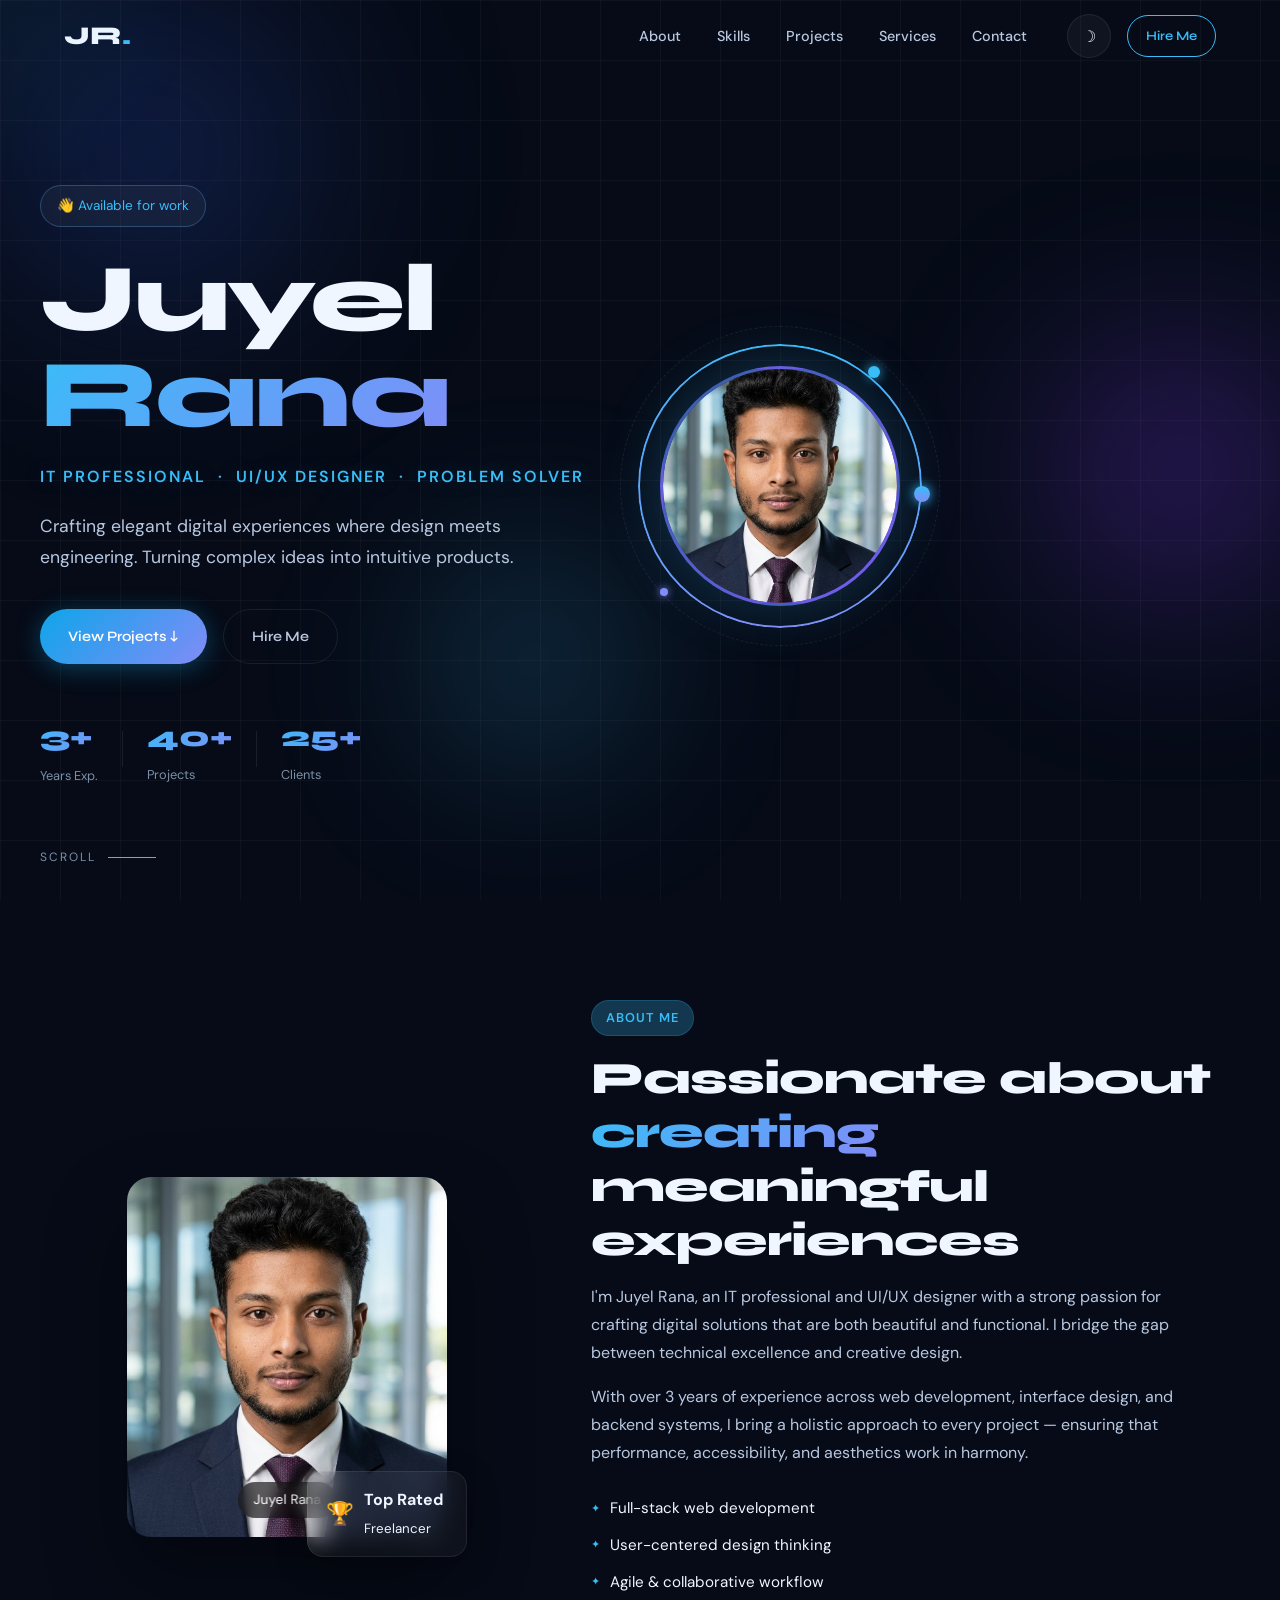
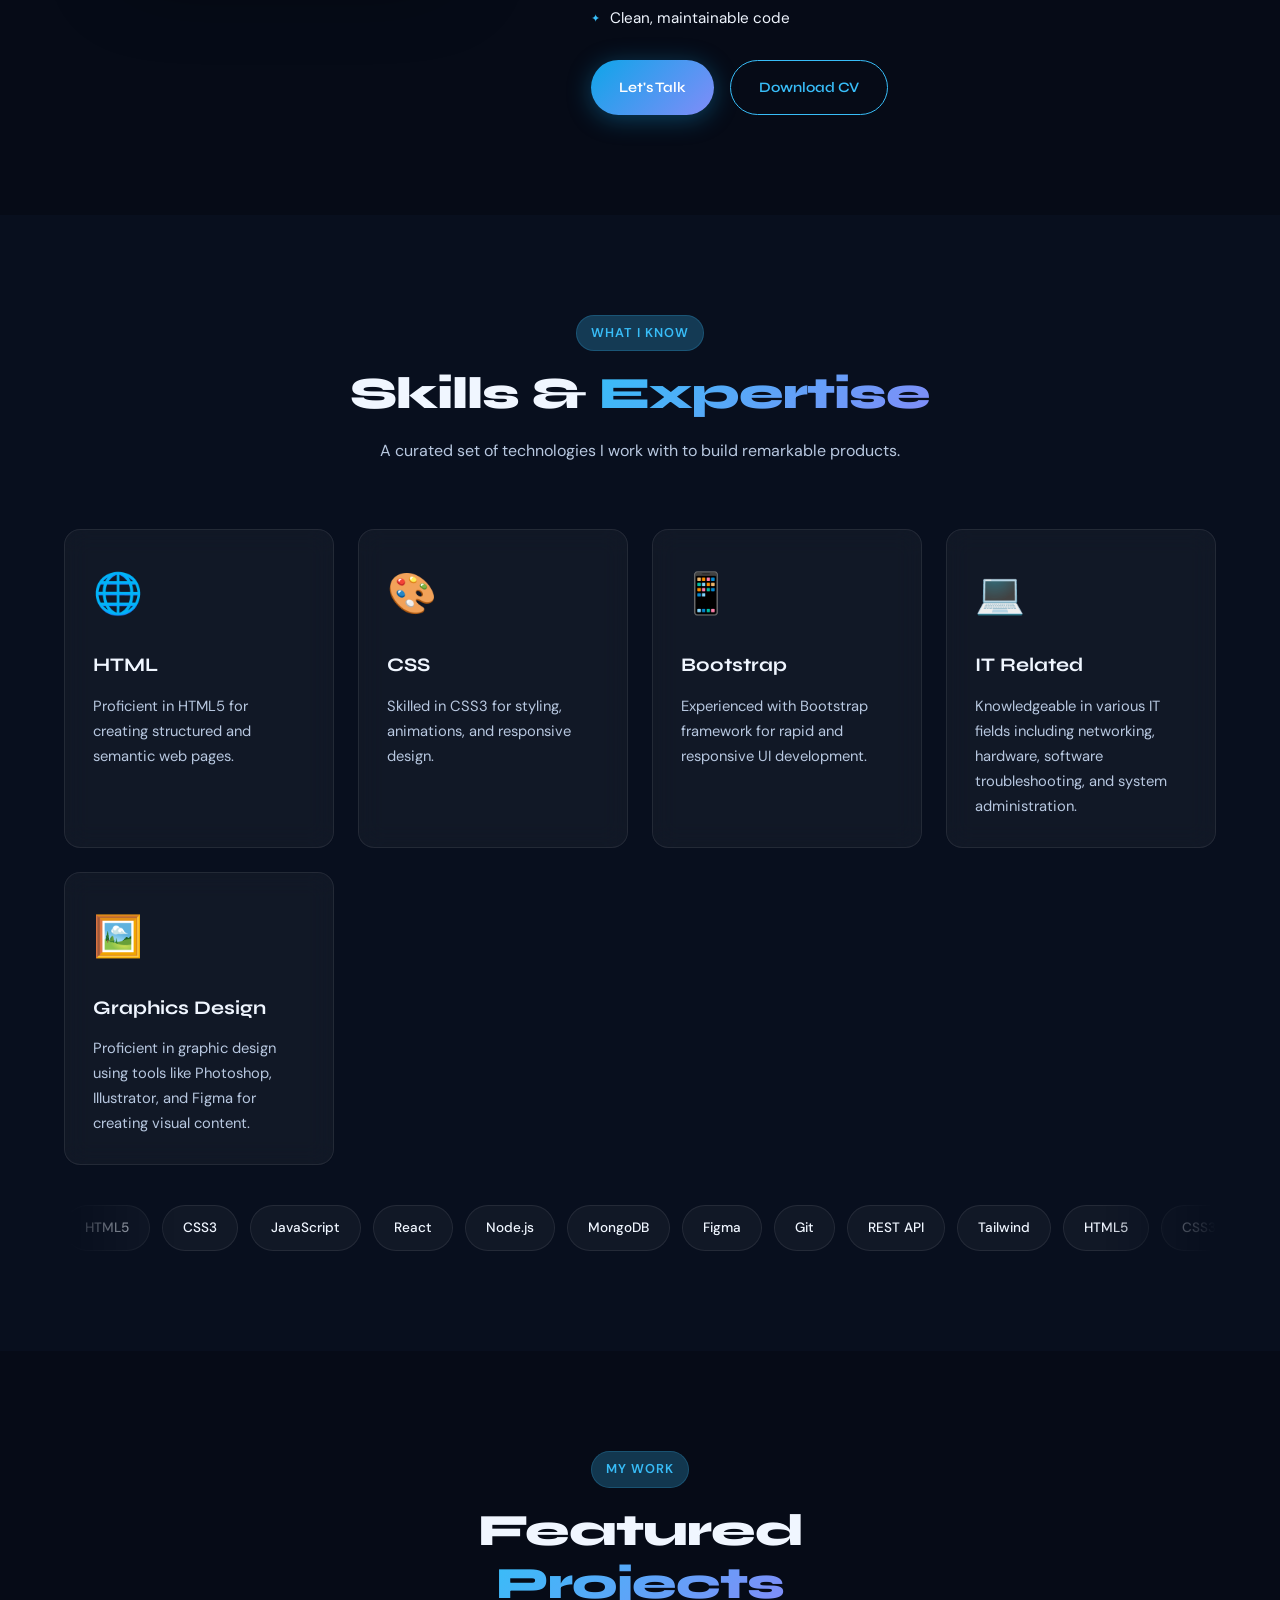
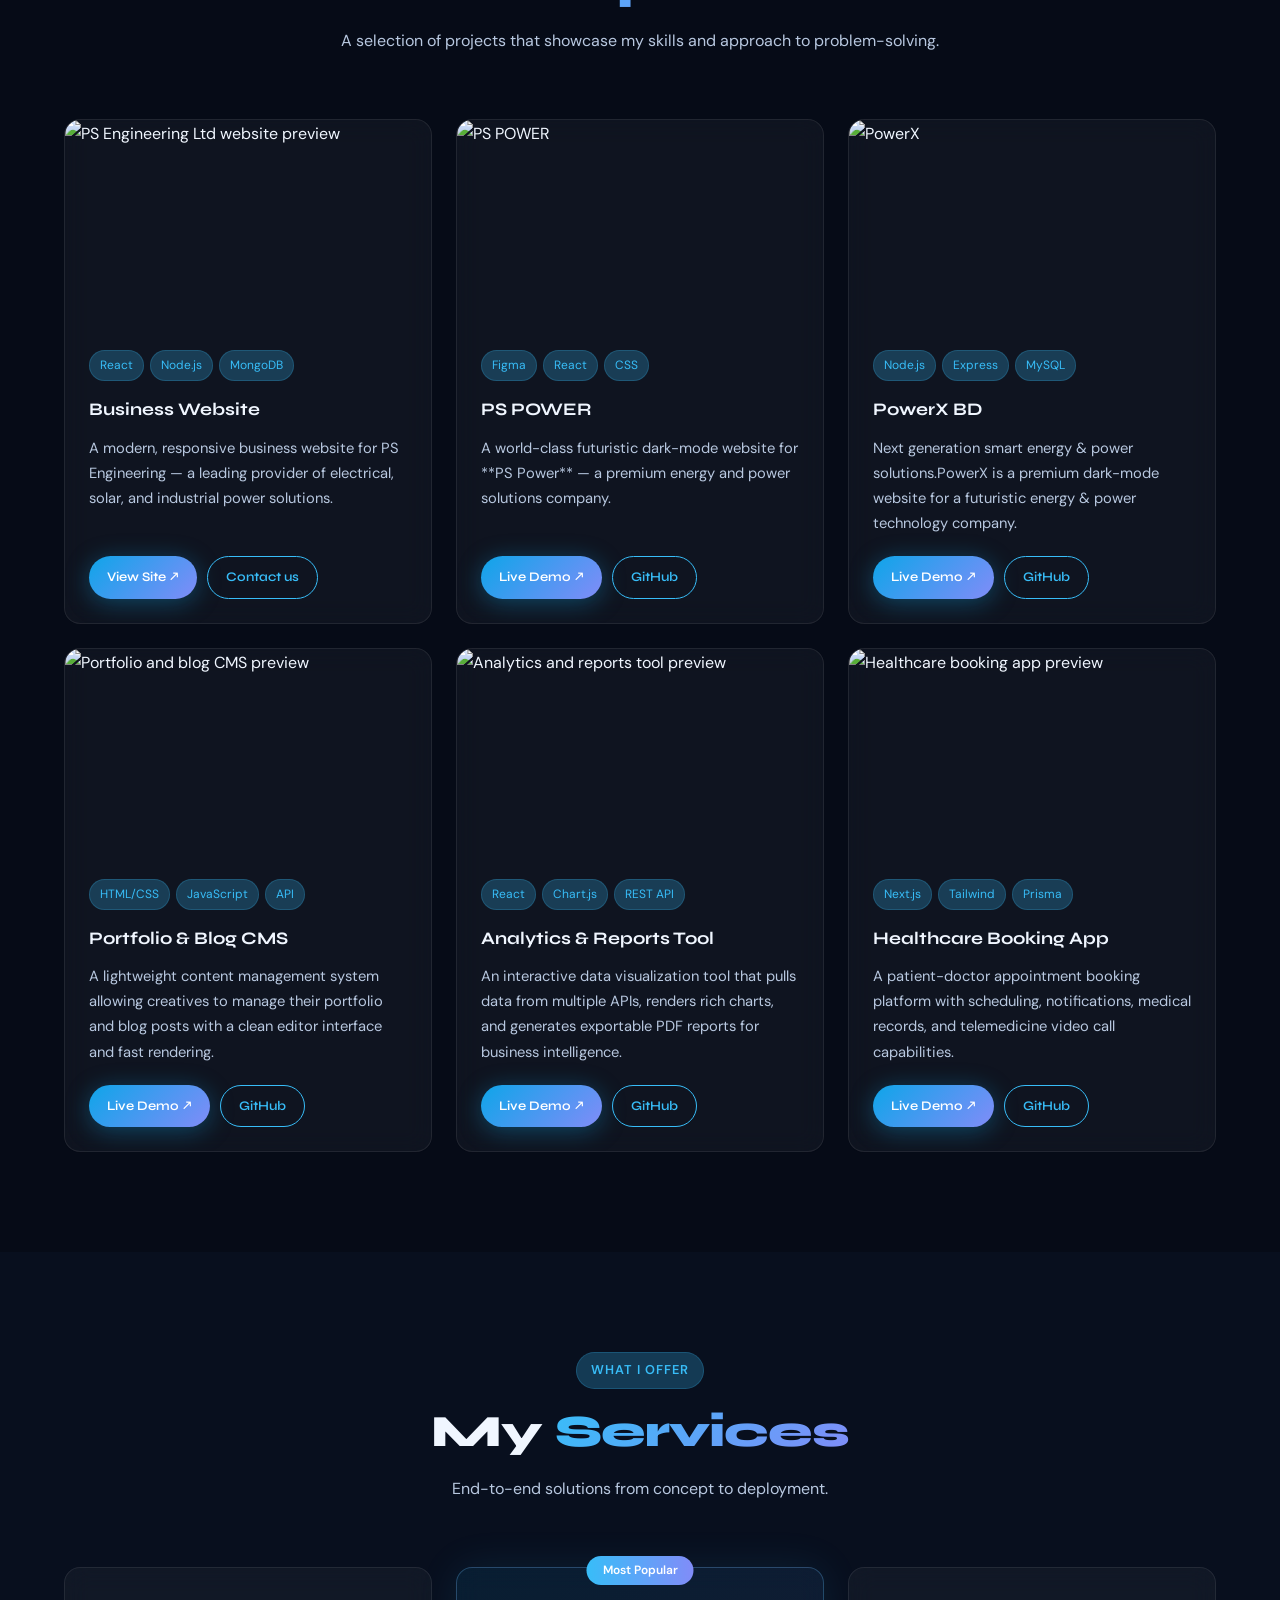
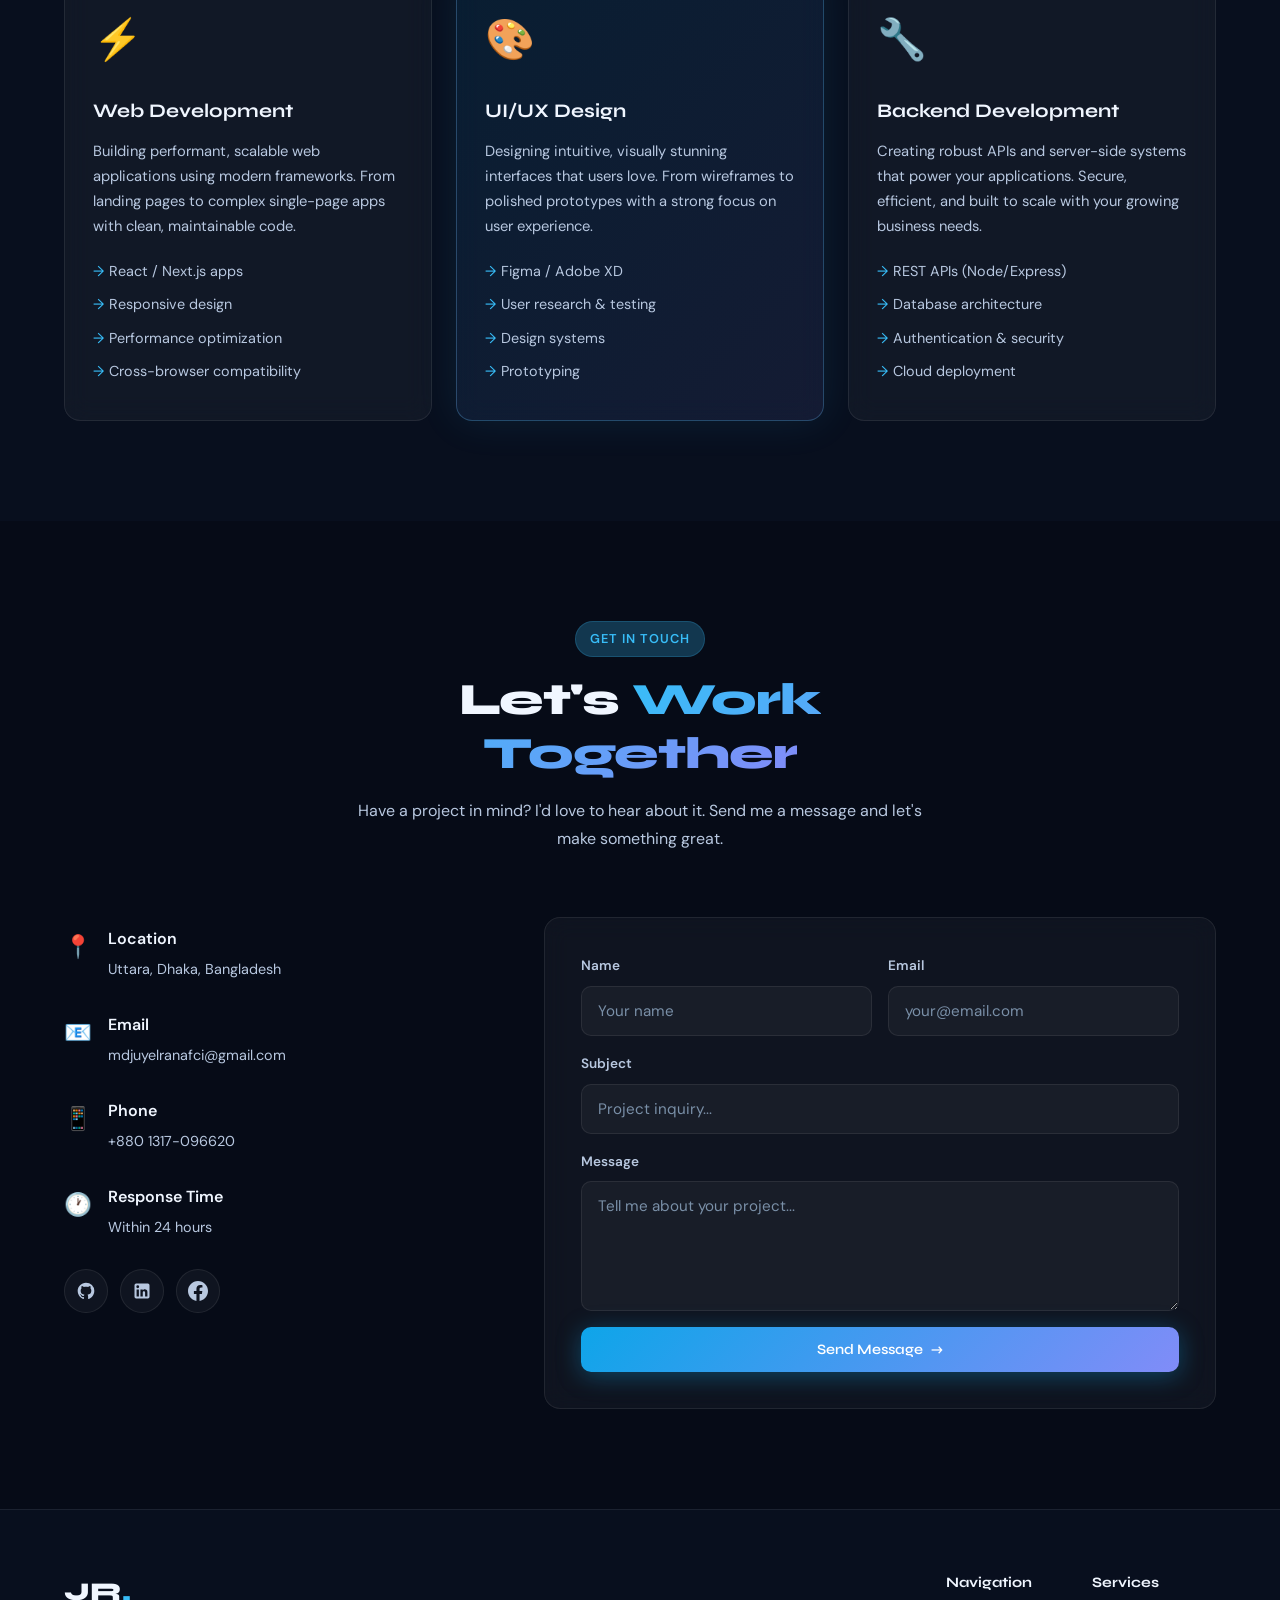
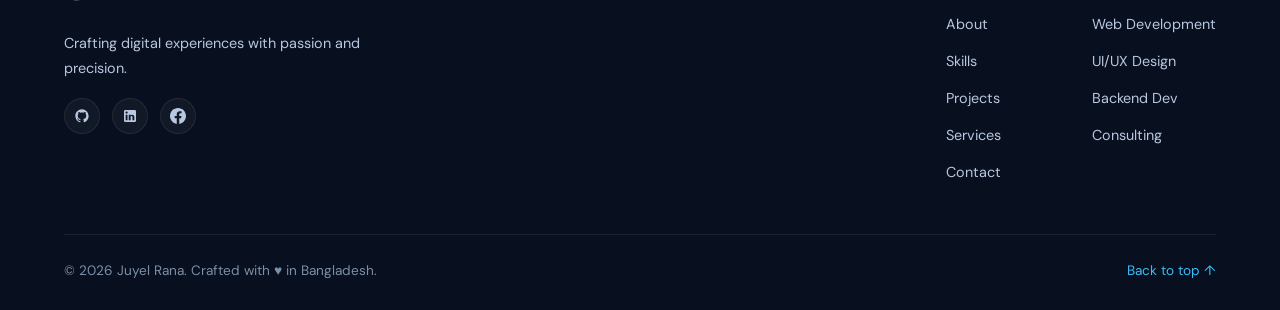
==== index.html @ 88704ee6 "Update index.html" ====
<!DOCTYPE html>
<html lang="en" data-theme="dark">
<head>
  <meta charset="UTF-8" />
  <meta name="viewport" content="width=device-width, initial-scale=1.0" />
  <title>Juyel Rana — Portfolio</title>
  <link rel="preconnect" href="https://fonts.googleapis.com" />
  <link rel="preconnect" href="https://fonts.gstatic.com" crossorigin />
  <link href="https://fonts.googleapis.com/css2?family=Syne:wght@400;600;700;800&family=DM+Sans:ital,opsz,wght@0,9..40,300;0,9..40,400;0,9..40,500;1,9..40,300&display=swap" rel="stylesheet" />
  <link rel="stylesheet" href="style.css" />
</head>
<body>

  <!-- ───────── NAVBAR ───────── -->
  <header id="navbar">
    <nav class="nav-inner">
      <a class="logo" href="https://raw.githubusercontent.com/pspower2024/juyel/main/jr_logo.svg">JR<span class="dot">.</span></a>
      <ul class="nav-links">
        <li><a href="#about">About</a></li>
        <li><a href="#skills">Skills</a></li>
        <li><a href="#projects">Projects</a></li>
        <li><a href="#services">Services</a></li>
        <li><a href="#contact">Contact</a></li>
      </ul>
      <div class="nav-actions">
        <button class="theme-toggle" id="themeToggle" aria-label="Toggle theme">
          <span class="sun">☀</span><span class="moon">☽</span>
        </button>
        <a href="#contact" class="btn btn-outline btn-sm">Hire Me</a>
      </div>
      <button class="hamburger" id="hamburger" aria-label="Menu">
        <span></span><span></span><span></span>
      </button>
    </nav>
    <div class="mobile-menu" id="mobileMenu">
      <a href="#about" class="mob-link">About</a>
      <a href="#skills" class="mob-link">Skills</a>
      <a href="#projects" class="mob-link">Projects</a>
      <a href="#services" class="mob-link">Services</a>
      <a href="#contact" class="mob-link">Contact</a>
    </div>
  </header>

  <!-- ───────── HERO ───────── -->
  <section id="hero">
    <div class="hero-bg">
      <div class="orb orb-1"></div>
      <div class="orb orb-2"></div>
      <div class="orb orb-3"></div>
      <div class="grid-lines"></div>
    </div>
    <div class="hero-content">
      <div class="hero-badge fade-up">👋 Available for work</div>
      <h1 class="hero-name fade-up delay-1">
        Juyel<br /><span class="gradient-text">Rana</span>
      </h1>
      <p class="hero-tagline fade-up delay-2">
        IT Professional&nbsp;&nbsp;·&nbsp;&nbsp;UI/UX Designer&nbsp;&nbsp;·&nbsp;&nbsp;Problem Solver
      </p>
      <p class="hero-sub fade-up delay-3">
        Crafting elegant digital experiences where design meets engineering.
        Turning complex ideas into intuitive products.
      </p>
      <div class="hero-cta fade-up delay-4">
        <a href="#projects" class="btn btn-primary">View Projects ↓</a>
        <a href="#contact" class="btn btn-ghost">Hire Me</a>
      </div>
      <div class="hero-stats fade-up delay-5">
        <div class="stat"><span class="stat-num">3+</span><span class="stat-label">Years Exp.</span></div>
        <div class="stat-divider"></div>
        <div class="stat"><span class="stat-num">40+</span><span class="stat-label">Projects</span></div>
        <div class="stat-divider"></div>
        <div class="stat"><span class="stat-num">25+</span><span class="stat-label">Clients</span></div>
      </div>
    </div>
    <div class="hero-visual fade-up delay-3">
      <div class="avatar-ring">
        <div class="avatar-inner">
          <img src="[data-uri]" alt="Juyel Rana" style="width:100%;height:100%;object-fit:cover;border-radius:50%;"/>
        </div>
        <div class="orbit-dot orbit-dot-1"></div>
        <div class="orbit-dot orbit-dot-2"></div>
        <div class="orbit-dot orbit-dot-3"></div>
      </div>
    </div>
    <div class="scroll-hint">
      <span>scroll</span>
      <div class="scroll-line"></div>
    </div>
  </section>

  <!-- ───────── ABOUT ───────── -->
  <section id="about" class="section">
    <div class="container">
      <div class="about-grid">
        <div class="about-image-col reveal">
          <div class="about-img-wrap">
            <div class="about-img-placeholder">
  <img src="[data-uri]" alt="Juyel Rana" style="width:100%;height:100%;object-fit:cover;"/>
              <div class="img-label">Juyel Rana</div>
            </div>
            <div class="about-badge-card glass">
              <span class="badge-icon">🏆</span>
              <div><strong>Top Rated</strong><br/><small>Freelancer</small></div>
            </div>
          </div>
        </div>
        <div class="about-text-col reveal delay-2">
          <div class="section-label">About Me</div>
          <h2 class="section-title">Passionate about <span class="gradient-text">creating</span> meaningful experiences</h2>
          <p class="about-bio">
            I'm Juyel Rana, an IT professional and UI/UX designer with a strong passion for crafting digital solutions that are both beautiful and functional. I bridge the gap between technical excellence and creative design.
          </p>
          <p class="about-bio">
            With over 3 years of experience across web development, interface design, and backend systems, I bring a holistic approach to every project — ensuring that performance, accessibility, and aesthetics work in harmony.
          </p>
          <div class="highlights">
            <div class="highlight-item">
              <span class="highlight-icon">✦</span>
              <span>Full-stack web development</span>
            </div>
            <div class="highlight-item">
              <span class="highlight-icon">✦</span>
              <span>User-centered design thinking</span>
            </div>
            <div class="highlight-item">
              <span class="highlight-icon">✦</span>
              <span>Agile & collaborative workflow</span>
            </div>
            <div class="highlight-item">
              <span class="highlight-icon">✦</span>
              <span>Clean, maintainable code</span>
            </div>
          </div>
          <div class="about-actions">
            <a href="#contact" class="btn btn-primary">Let's Talk</a>
            <a href="https://raw.githubusercontent.com/pspower2024/juyel/main/updatecv-2026.pdf" class="btn btn-outline" download>Download CV</a>
          </div>
        </div>
      </div>
    </div>
  </section>

  <!-- ───────── SKILLS ───────── -->
  <section id="skills" class="section section-alt">
    <div class="container">
      <div class="section-header reveal">
        <div class="section-label">What I Know</div>
        <h2 class="section-title">Skills & <span class="gradient-text">Expertise</span></h2>
        <p class="section-sub">A curated set of technologies I work with to build remarkable products.</p>
      </div>
      <div class="skills-cards">
        <div class="skill-card glass reveal">
          <div class="skill-icon">🌐</div>
          <h4 class="skill-title">HTML</h4>
          <p class="skill-desc">Proficient in HTML5 for creating structured and semantic web pages.</p>
        </div>
        <div class="skill-card glass reveal delay-1">
          <div class="skill-icon">🎨</div>
          <h4 class="skill-title">CSS</h4>
          <p class="skill-desc">Skilled in CSS3 for styling, animations, and responsive design.</p>
        </div>
        <div class="skill-card glass reveal delay-2">
          <div class="skill-icon">📱</div>
          <h4 class="skill-title">Bootstrap</h4>
          <p class="skill-desc">Experienced with Bootstrap framework for rapid and responsive UI development.</p>
        </div>
        <div class="skill-card glass reveal delay-3">
          <div class="skill-icon">💻</div>
          <h4 class="skill-title">IT Related</h4>
          <p class="skill-desc">Knowledgeable in various IT fields including networking, hardware, software troubleshooting, and system administration.</p>
        </div>
        <div class="skill-card glass reveal delay-4">
          <div class="skill-icon">🖼️</div>
          <h4 class="skill-title">Graphics Design</h4>
          <p class="skill-desc">Proficient in graphic design using tools like Photoshop, Illustrator, and Figma for creating visual content.</p>
        </div>
      </div>

      <div class="tech-icons reveal">
        <div class="tech-scroll">
          <div class="tech-track">
            <span class="tech-chip">HTML5</span>
            <span class="tech-chip">CSS3</span>
            <span class="tech-chip">JavaScript</span>
            <span class="tech-chip">React</span>
            <span class="tech-chip">Node.js</span>
            <span class="tech-chip">MongoDB</span>
            <span class="tech-chip">Figma</span>
            <span class="tech-chip">Git</span>
            <span class="tech-chip">REST API</span>
            <span class="tech-chip">Tailwind</span>
            <span class="tech-chip">HTML5</span>
            <span class="tech-chip">CSS3</span>
            <span class="tech-chip">JavaScript</span>
            <span class="tech-chip">React</span>
            <span class="tech-chip">Node.js</span>
            <span class="tech-chip">MongoDB</span>
            <span class="tech-chip">Figma</span>
            <span class="tech-chip">Git</span>
            <span class="tech-chip">REST API</span>
            <span class="tech-chip">Tailwind</span>
          </div>
        </div>
      </div>
    </div>
  </section>

  <!-- ───────── PROJECTS ───────── -->
  <section id="projects" class="section">
    <div class="container">
      <div class="section-header reveal">
        <div class="section-label">My Work</div>
        <h2 class="section-title">Featured <span class="gradient-text">Projects</span></h2>
        <p class="section-sub">A selection of projects that showcase my skills and approach to problem-solving.</p>
      </div>
      <div class="projects-grid">

        <div class="project-card glass reveal">
          <div class="project-img">
          <img src="https://raw.githubusercontent.com/pspower2024/juyel/main/Capture.PNG" alt="PS Engineering Ltd website preview"/>
          </div>
          <div class="project-body">
            <div class="project-tags">
              <span class="tag">React</span><span class="tag">Node.js</span><span class="tag">MongoDB</span>
            </div>
            <h3 class="project-title">Business Website</h3>
            <p class="project-desc">A modern, responsive business website for PS Engineering — a leading provider of electrical, solar, and industrial power solutions.</p>
            <div class="project-links">
              <a href="https://psengltd.com/" class="btn btn-primary btn-sm" target="_blank" rel="noreferrer noopener">View Site ↗</a>
              <a href="#" class="btn btn-outline btn-sm">Contact us</a>
            </div>
          </div>
        </div>

        <div class="project-card glass reveal delay-1">
          <div class="project-img">
           <img src="https://raw.githubusercontent.com/pspower2024/juyel/main/Capture2.PNG" alt="PS POWER"/>
          </div>
          <div class="project-body">
            <div class="project-tags">
              <span class="tag">Figma</span><span class="tag">React</span><span class="tag">CSS</span>
            </div>
            <h3 class="project-title">PS POWER</h3>
            <p class="project-desc">A world-class futuristic dark-mode website for **PS Power** — a premium energy and power solutions company.</p>
            <div class="project-links">
              <a href="https://ps-power.com/" class="btn btn-primary btn-sm" target="_blank" rel="noreferrer noopener">Live Demo ↗</a>
              <a href="#" class="btn btn-outline btn-sm">GitHub</a>
            </div>
          </div>
        </div>

        <div class="project-card glass reveal delay-2">
          <div class="project-img">
            <img src="https://raw.githubusercontent.com/pspower2024/juyel/main/Capture3.PNG" alt="PowerX"/>
          </div>
          <div class="project-body">
            <div class="project-tags">
              <span class="tag">Node.js</span><span class="tag">Express</span><span class="tag">MySQL</span>
            </div>
            <h3 class="project-title">PowerX BD</h3>
            <p class="project-desc">Next generation smart energy & power solutions.PowerX is a premium dark-mode website for a futuristic energy & power technology company.</p>
            <div class="project-links">
              <a href="http://powerxbd.com/" class="btn btn-primary btn-sm" target="_blank" rel="noreferrer noopener">Live Demo ↗</a>
              <a href="#" class="btn btn-outline btn-sm">GitHub</a>
            </div>
          </div>
        </div>

        <div class="project-card glass reveal delay-1">
          <div class="project-img">
            <img src="https://placehold.co/640x360/f59e0b/ffffff?text=Portfolio+CMS" alt="Portfolio and blog CMS preview" />
          </div>
          <div class="project-body">
            <div class="project-tags">
              <span class="tag">HTML/CSS</span><span class="tag">JavaScript</span><span class="tag">API</span>
            </div>
            <h3 class="project-title">Portfolio & Blog CMS</h3>
            <p class="project-desc">A lightweight content management system allowing creatives to manage their portfolio and blog posts with a clean editor interface and fast rendering.</p>
            <div class="project-links">
              <a href="#" class="btn btn-primary btn-sm">Live Demo ↗</a>
              <a href="#" class="btn btn-outline btn-sm">GitHub</a>
            </div>
          </div>
        </div>

        <div class="project-card glass reveal delay-2">
          <div class="project-img">
            <img src="https://placehold.co/640x360/ec4899/ffffff?text=Analytics+Tool" alt="Analytics and reports tool preview" />
          </div>
          <div class="project-body">
            <div class="project-tags">
              <span class="tag">React</span><span class="tag">Chart.js</span><span class="tag">REST API</span>
            </div>
            <h3 class="project-title">Analytics & Reports Tool</h3>
            <p class="project-desc">An interactive data visualization tool that pulls data from multiple APIs, renders rich charts, and generates exportable PDF reports for business intelligence.</p>
            <div class="project-links">
              <a href="#" class="btn btn-primary btn-sm">Live Demo ↗</a>
              <a href="#" class="btn btn-outline btn-sm">GitHub</a>
            </div>
          </div>
        </div>

        <div class="project-card glass reveal delay-3">
          <div class="project-img">
            <img src="https://placehold.co/640x360/14b8a6/ffffff?text=Healthcare+Booking" alt="Healthcare booking app preview" />
          </div>
          <div class="project-body">
            <div class="project-tags">
              <span class="tag">Next.js</span><span class="tag">Tailwind</span><span class="tag">Prisma</span>
            </div>
            <h3 class="project-title">Healthcare Booking App</h3>
            <p class="project-desc">A patient-doctor appointment booking platform with scheduling, notifications, medical records, and telemedicine video call capabilities.</p>
            <div class="project-links">
              <a href="#" class="btn btn-primary btn-sm">Live Demo ↗</a>
              <a href="#" class="btn btn-outline btn-sm">GitHub</a>
            </div>
          </div>
        </div>

      </div>
    </div>
  </section>

  <!-- ───────── SERVICES ───────── -->
  <section id="services" class="section section-alt">
    <div class="container">
      <div class="section-header reveal">
        <div class="section-label">What I Offer</div>
        <h2 class="section-title">My <span class="gradient-text">Services</span></h2>
        <p class="section-sub">End-to-end solutions from concept to deployment.</p>
      </div>
      <div class="services-grid">
        <div class="service-card glass reveal">
          <div class="service-icon">⚡</div>
          <h3 class="service-title">Web Development</h3>
          <p class="service-desc">Building performant, scalable web applications using modern frameworks. From landing pages to complex single-page apps with clean, maintainable code.</p>
          <ul class="service-list">
            <li>React / Next.js apps</li>
            <li>Responsive design</li>
            <li>Performance optimization</li>
            <li>Cross-browser compatibility</li>
          </ul>
        </div>
        <div class="service-card glass reveal delay-1 service-featured">
          <div class="service-featured-badge">Most Popular</div>
          <div class="service-icon">🎨</div>
          <h3 class="service-title">UI/UX Design</h3>
          <p class="service-desc">Designing intuitive, visually stunning interfaces that users love. From wireframes to polished prototypes with a strong focus on user experience.</p>
          <ul class="service-list">
            <li>Figma / Adobe XD</li>
            <li>User research & testing</li>
            <li>Design systems</li>
            <li>Prototyping</li>
          </ul>
        </div>
        <div class="service-card glass reveal delay-2">
          <div class="service-icon">🔧</div>
          <h3 class="service-title">Backend Development</h3>
          <p class="service-desc">Creating robust APIs and server-side systems that power your applications. Secure, efficient, and built to scale with your growing business needs.</p>
          <ul class="service-list">
            <li>REST APIs (Node/Express)</li>
            <li>Database architecture</li>
            <li>Authentication & security</li>
            <li>Cloud deployment</li>
          </ul>
        </div>
      </div>
    </div>
  </section>

  <!-- ───────── CONTACT ───────── -->
  <section id="contact" class="section">
    <div class="container">
      <div class="section-header reveal">
        <div class="section-label">Get In Touch</div>
        <h2 class="section-title">Let's <span class="gradient-text">Work Together</span></h2>
        <p class="section-sub">Have a project in mind? I'd love to hear about it. Send me a message and let's make something great.</p>
      </div>
      <div class="contact-grid">
        <div class="contact-info reveal">
          <div class="contact-item">
            <div class="ci-icon">📍</div>
            <div>
              <strong>Location</strong>
              <span> Uttara, Dhaka, Bangladesh</span>
            </div>
          </div>
          <div class="contact-item">
            <div class="ci-icon">📧</div>
            <div>
              <strong>Email</strong>
              <span>mdjuyelranafci@gmail.com</span>
            </div>
          </div>
          <div class="contact-item">
            <div class="ci-icon">📱</div>
            <div>
              <strong>Phone</strong>
              <span>+880 1317-096620</span>
            </div>
          </div>
          <div class="contact-item">
            <div class="ci-icon">🕐</div>
            <div>
              <strong>Response Time</strong>
              <span>Within 24 hours</span>
            </div>
          </div>
          <div class="social-links">
            <a href="#" class="social-btn" aria-label="GitHub">
              <svg viewBox="0 0 24 24" fill="currentColor"><path d="M12 2C6.477 2 2 6.477 2 12c0 4.42 2.87 8.17 6.84 9.5.5.08.66-.23.66-.5v-1.69c-2.77.6-3.36-1.34-3.36-1.34-.46-1.16-1.11-1.47-1.11-1.47-.91-.62.07-.6.07-.6 1 .07 1.53 1.03 1.53 1.03.87 1.52 2.34 1.07 2.91.83.09-.65.35-1.09.63-1.34-2.22-.25-4.55-1.11-4.55-4.92 0-1.11.38-2 1.03-2.71-.1-.25-.45-1.29.1-2.64 0 0 .84-.27 2.75 1.02.79-.22 1.65-.33 2.5-.33.85 0 1.71.11 2.5.33 1.91-1.29 2.75-1.02 2.75-1.02.55 1.35.2 2.39.1 2.64.65.71 1.03 1.6 1.03 2.71 0 3.82-2.34 4.66-4.57 4.91.36.31.69.92.69 1.85V21c0 .27.16.59.67.5C19.14 20.16 22 16.42 22 12A10 10 0 0012 2z"/></svg>
            </a>
            <a href="linkedin.com/in/md-jewel-rana-159a02268" class="social-btn" aria-label="LinkedIn">
              <svg viewBox="0 0 24 24" fill="currentColor"><path d="M19 3a2 2 0 012 2v14a2 2 0 01-2 2H5a2 2 0 01-2-2V5a2 2 0 012-2h14m-.5 15.5v-5.3a3.26 3.26 0 00-3.26-3.26c-.85 0-1.84.52-2.32 1.3v-1.11h-2.79v8.37h2.79v-4.93c0-.77.62-1.4 1.39-1.4a1.4 1.4 0 011.4 1.4v4.93h2.79M6.88 8.56a1.68 1.68 0 001.68-1.68c0-.93-.75-1.69-1.68-1.69a1.69 1.69 0 00-1.69 1.69c0 .93.76 1.68 1.69 1.68m1.39 9.94v-8.37H5.5v8.37h2.77z"/></svg>
            </a>
            <a href="https://www.facebook.com/mdjuyelrana.hridoy" class="social-btn" aria-label="Facebook">
              <svg viewBox="0 0 24 24" fill="currentColor"><path d="M24 12.073c0-6.627-5.373-12-12-12s-12 5.373-12 12c0 5.99 4.388 10.954 10.125 11.854v-8.385H7.078v-3.47h3.047V9.43c0-3.007 1.792-4.669 4.533-4.669 1.312 0 2.686.235 2.686.235v2.953H15.83c-1.491 0-1.956.925-1.956 1.874v2.25h3.328l-.532 3.47h-2.796v8.385C19.612 23.027 24 18.062 24 12.073z"/></svg>
            </a>
          </div>
        </div>
        <form class="contact-form glass reveal delay-2" id="contactForm" novalidate>
          <div class="form-row">
            <div class="form-group">
              <label for="name">Name</label>
              <input type="text" id="name" placeholder="Your name" required />
            </div>
            <div class="form-group">
              <label for="email">Email</label>
              <input type="email" id="email" placeholder="your@email.com" required />
            </div>
          </div>
          <div class="form-group">
            <label for="subject">Subject</label>
            <input type="text" id="subject" placeholder="Project inquiry..." />
          </div>
          <div class="form-group">
            <label for="message">Message</label>
            <textarea id="message" rows="5" placeholder="Tell me about your project..." required></textarea>
          </div>
          <button type="submit" class="btn btn-primary btn-full">
            <span class="btn-text">Send Message</span>
            <span class="btn-icon">→</span>
          </button>
          <div class="form-success" id="formSuccess">
            ✅ Thanks! I'll get back to you within 24 hours.
          </div>
        </form>
      </div>
    </div>
  </section>

  <!-- ───────── FOOTER ───────── -->
  <footer class="footer">
    <div class="container">
      <div class="footer-top">
        <div class="footer-brand">
          <a class="logo" href="#hero">JR<span class="dot">.</span></a>
          <p>Crafting digital experiences with passion and precision.</p>
          <div class="social-links">
            <a href="#" class="social-btn sm" aria-label="GitHub">
              <svg viewBox="0 0 24 24" fill="currentColor"><path d="M12 2C6.477 2 2 6.477 2 12c0 4.42 2.87 8.17 6.84 9.5.5.08.66-.23.66-.5v-1.69c-2.77.6-3.36-1.34-3.36-1.34-.46-1.16-1.11-1.47-1.11-1.47-.91-.62.07-.6.07-.6 1 .07 1.53 1.03 1.53 1.03.87 1.52 2.34 1.07 2.91.83.09-.65.35-1.09.63-1.34-2.22-.25-4.55-1.11-4.55-4.92 0-1.11.38-2 1.03-2.71-.1-.25-.45-1.29.1-2.64 0 0 .84-.27 2.75 1.02.79-.22 1.65-.33 2.5-.33.85 0 1.71.11 2.5.33 1.91-1.29 2.75-1.02 2.75-1.02.55 1.35.2 2.39.1 2.64.65.71 1.03 1.6 1.03 2.71 0 3.82-2.34 4.66-4.57 4.91.36.31.69.92.69 1.85V21c0 .27.16.59.67.5C19.14 20.16 22 16.42 22 12A10 10 0 0012 2z"/></svg>
            </a>
            <a href="#" class="social-btn sm" aria-label="LinkedIn">
              <svg viewBox="0 0 24 24" fill="currentColor"><path d="M19 3a2 2 0 012 2v14a2 2 0 01-2 2H5a2 2 0 01-2-2V5a2 2 0 012-2h14m-.5 15.5v-5.3a3.26 3.26 0 00-3.26-3.26c-.85 0-1.84.52-2.32 1.3v-1.11h-2.79v8.37h2.79v-4.93c0-.77.62-1.4 1.39-1.4a1.4 1.4 0 011.4 1.4v4.93h2.79M6.88 8.56a1.68 1.68 0 001.68-1.68c0-.93-.75-1.69-1.68-1.69a1.69 1.69 0 00-1.69 1.69c0 .93.76 1.68 1.69 1.68m1.39 9.94v-8.37H5.5v8.37h2.77z"/></svg>
            </a>
            <a href="#" class="social-btn sm" aria-label="Facebook">
              <svg viewBox="0 0 24 24" fill="currentColor"><path d="M24 12.073c0-6.627-5.373-12-12-12s-12 5.373-12 12c0 5.99 4.388 10.954 10.125 11.854v-8.385H7.078v-3.47h3.047V9.43c0-3.007 1.792-4.669 4.533-4.669 1.312 0 2.686.235 2.686.235v2.953H15.83c-1.491 0-1.956.925-1.956 1.874v2.25h3.328l-.532 3.47h-2.796v8.385C19.612 23.027 24 18.062 24 12.073z"/></svg>
            </a>
          </div>
        </div>
        <div class="footer-links">
          <div class="footer-col">
            <h4>Navigation</h4>
            <a href="#about">About</a>
            <a href="#skills">Skills</a>
            <a href="#projects">Projects</a>
            <a href="#services">Services</a>
            <a href="#contact">Contact</a>
          </div>
          <div class="footer-col">
            <h4>Services</h4>
            <a href="#">Web Development</a>
            <a href="#">UI/UX Design</a>
            <a href="#">Backend Dev</a>
            <a href="#">Consulting</a>
          </div>
        </div>
      </div>
      <div class="footer-bottom">
        <span>© 2026 Juyel Rana. Crafted with ♥ in Bangladesh.</span>
        <a href="#hero" class="back-top">Back to top ↑</a>
      </div>
    </div>
  </footer>

  <script src="main.js"></script>
</body>
</html>
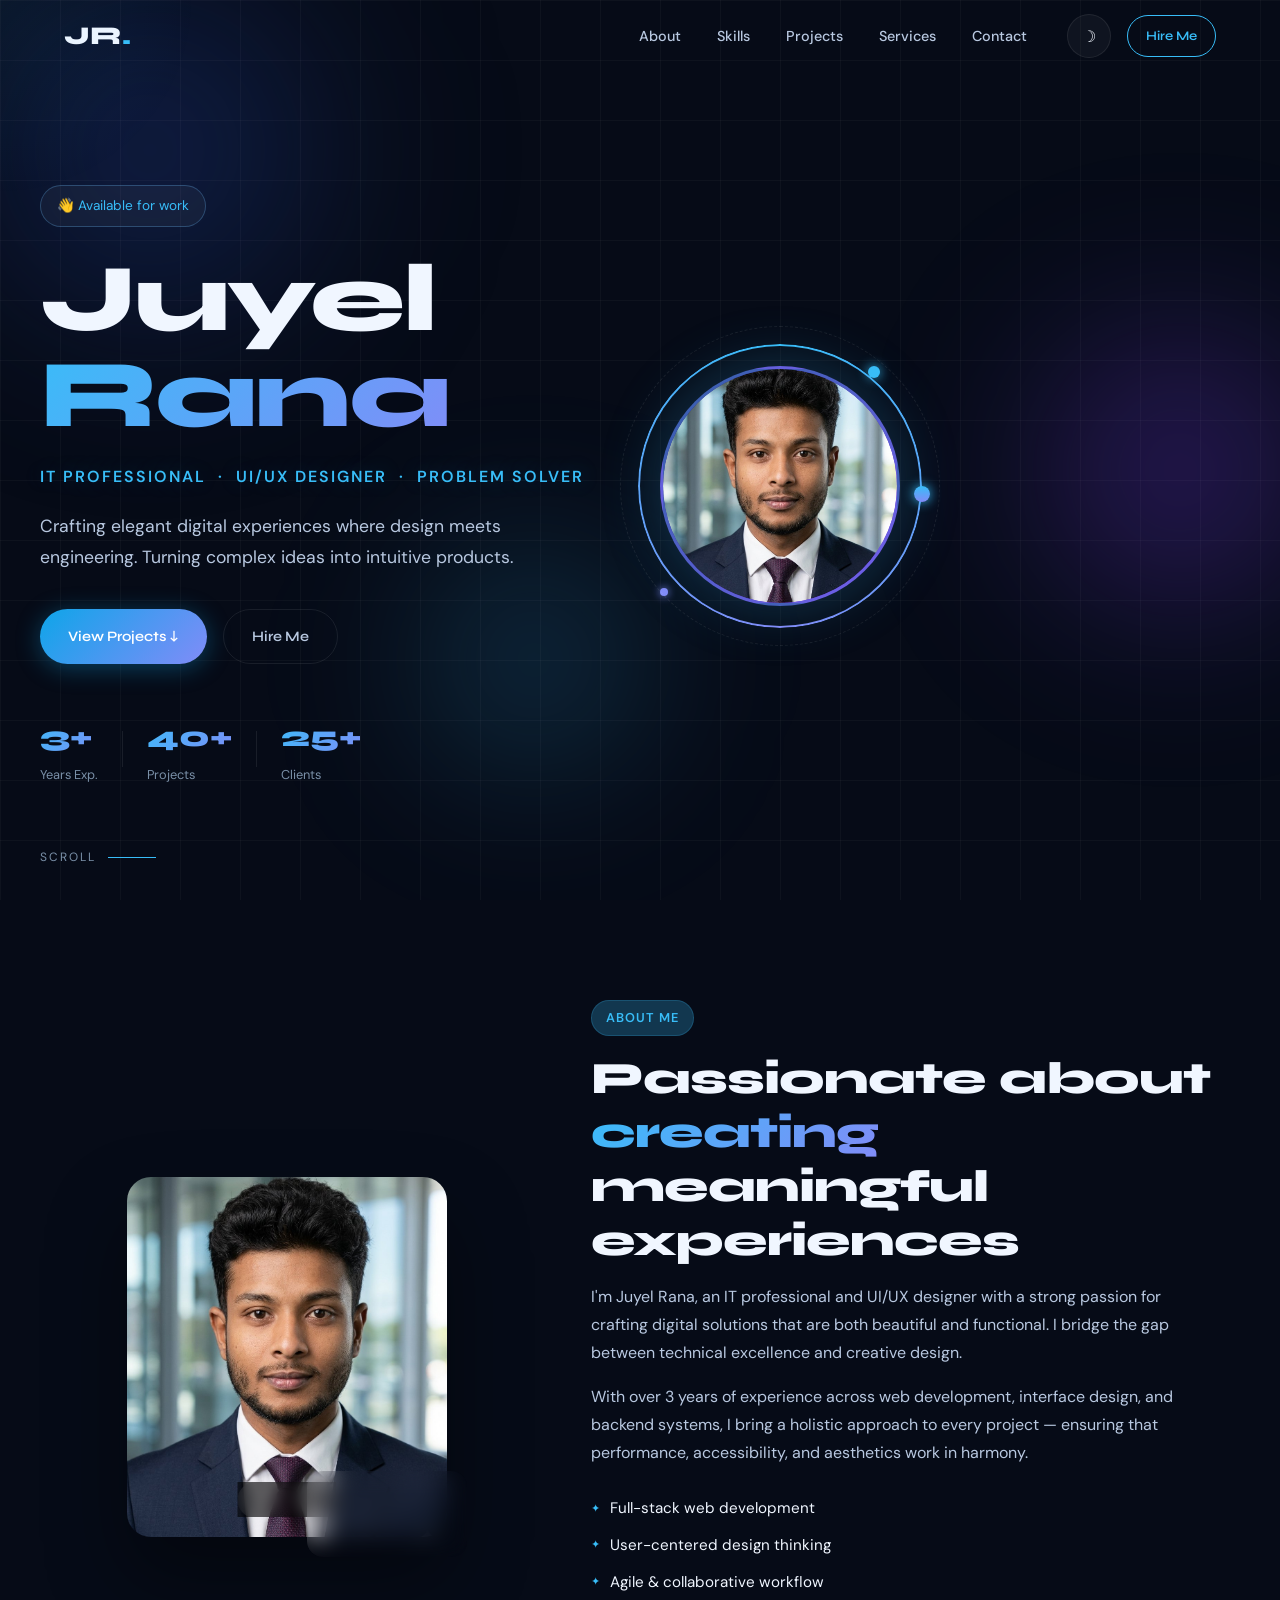
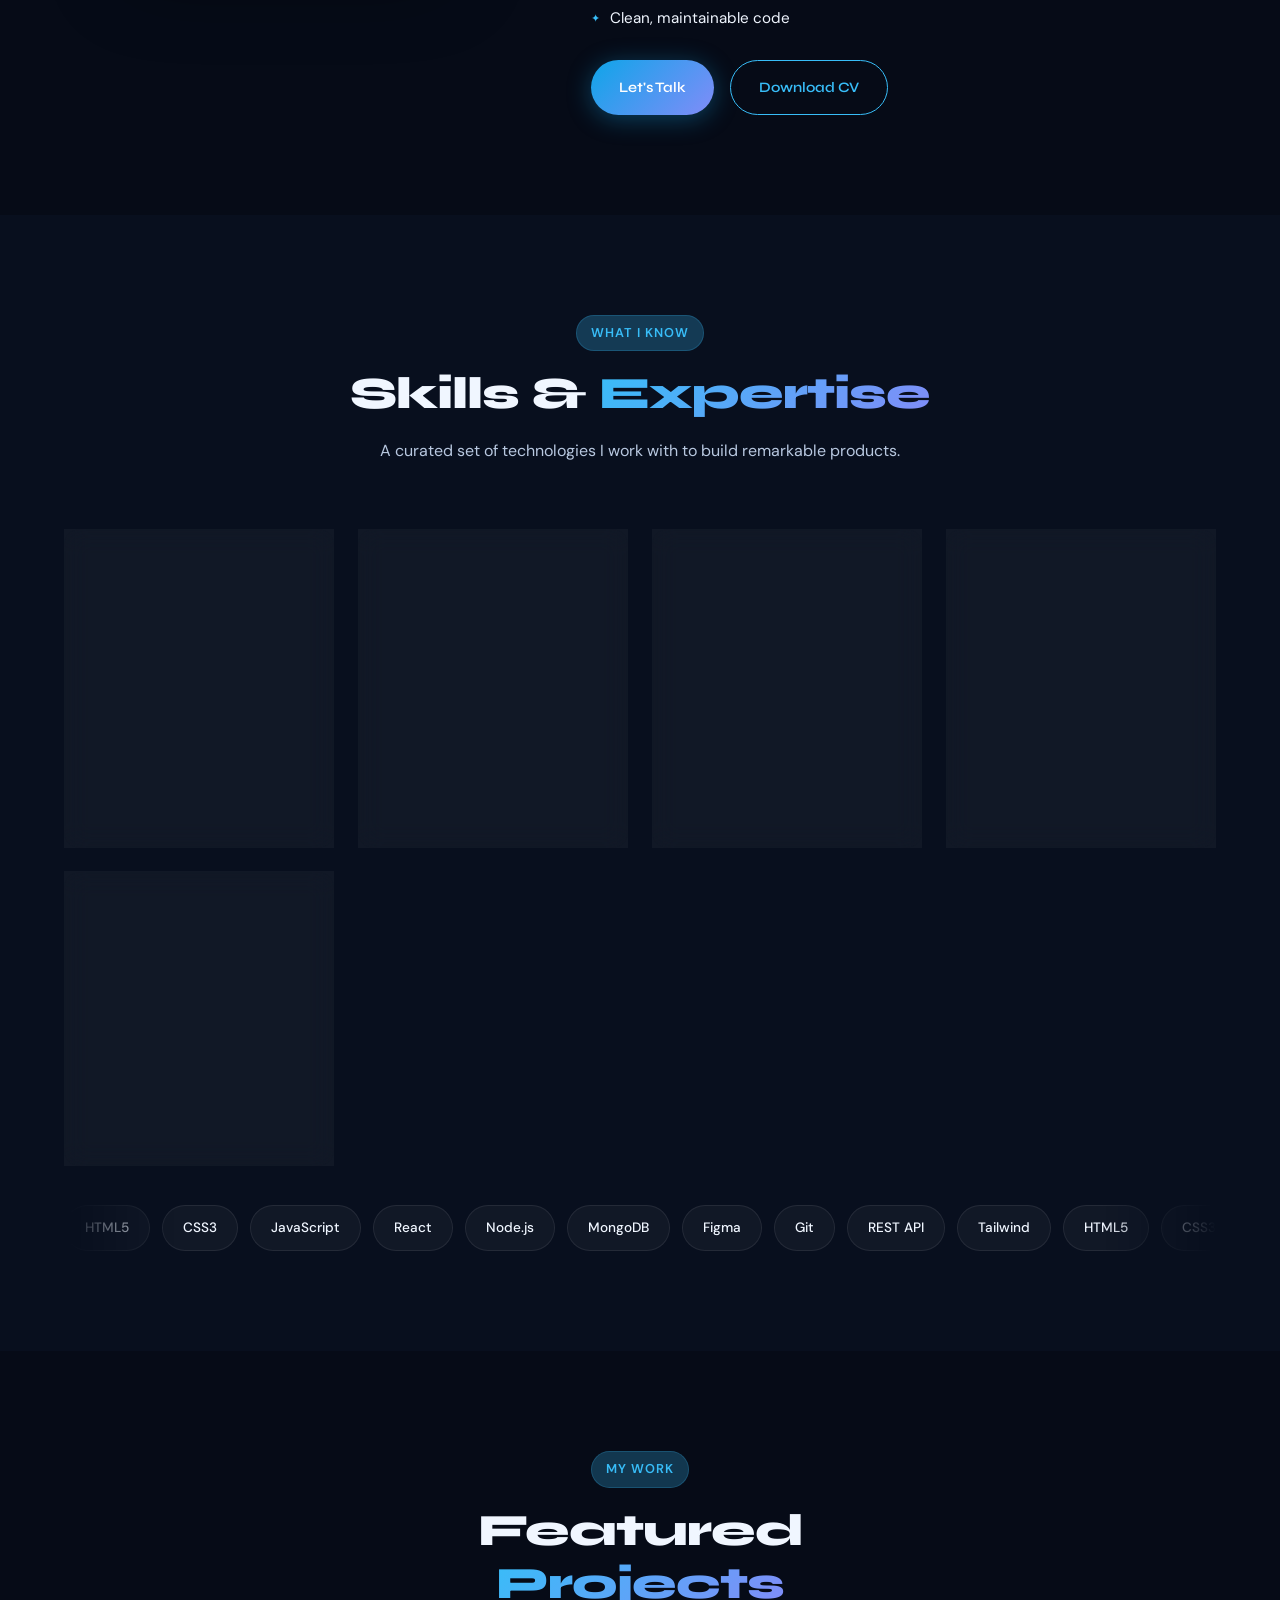
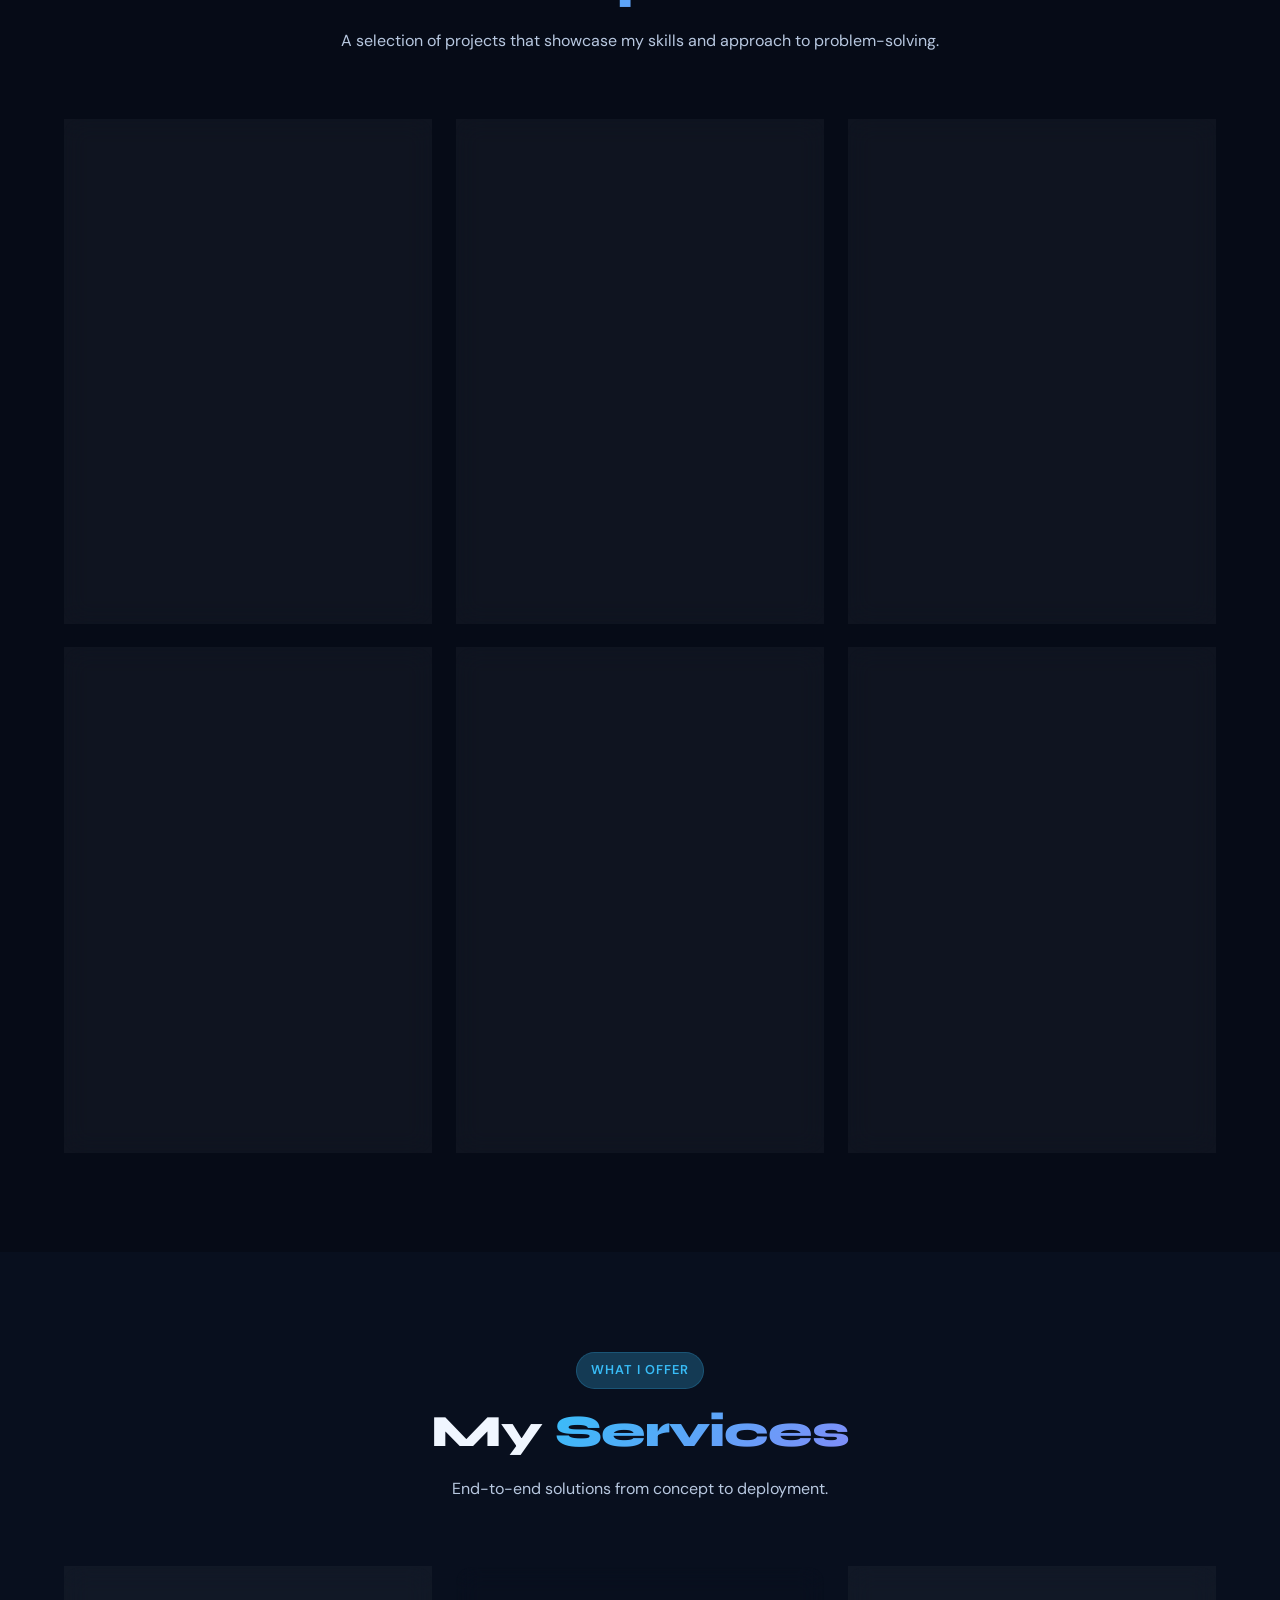
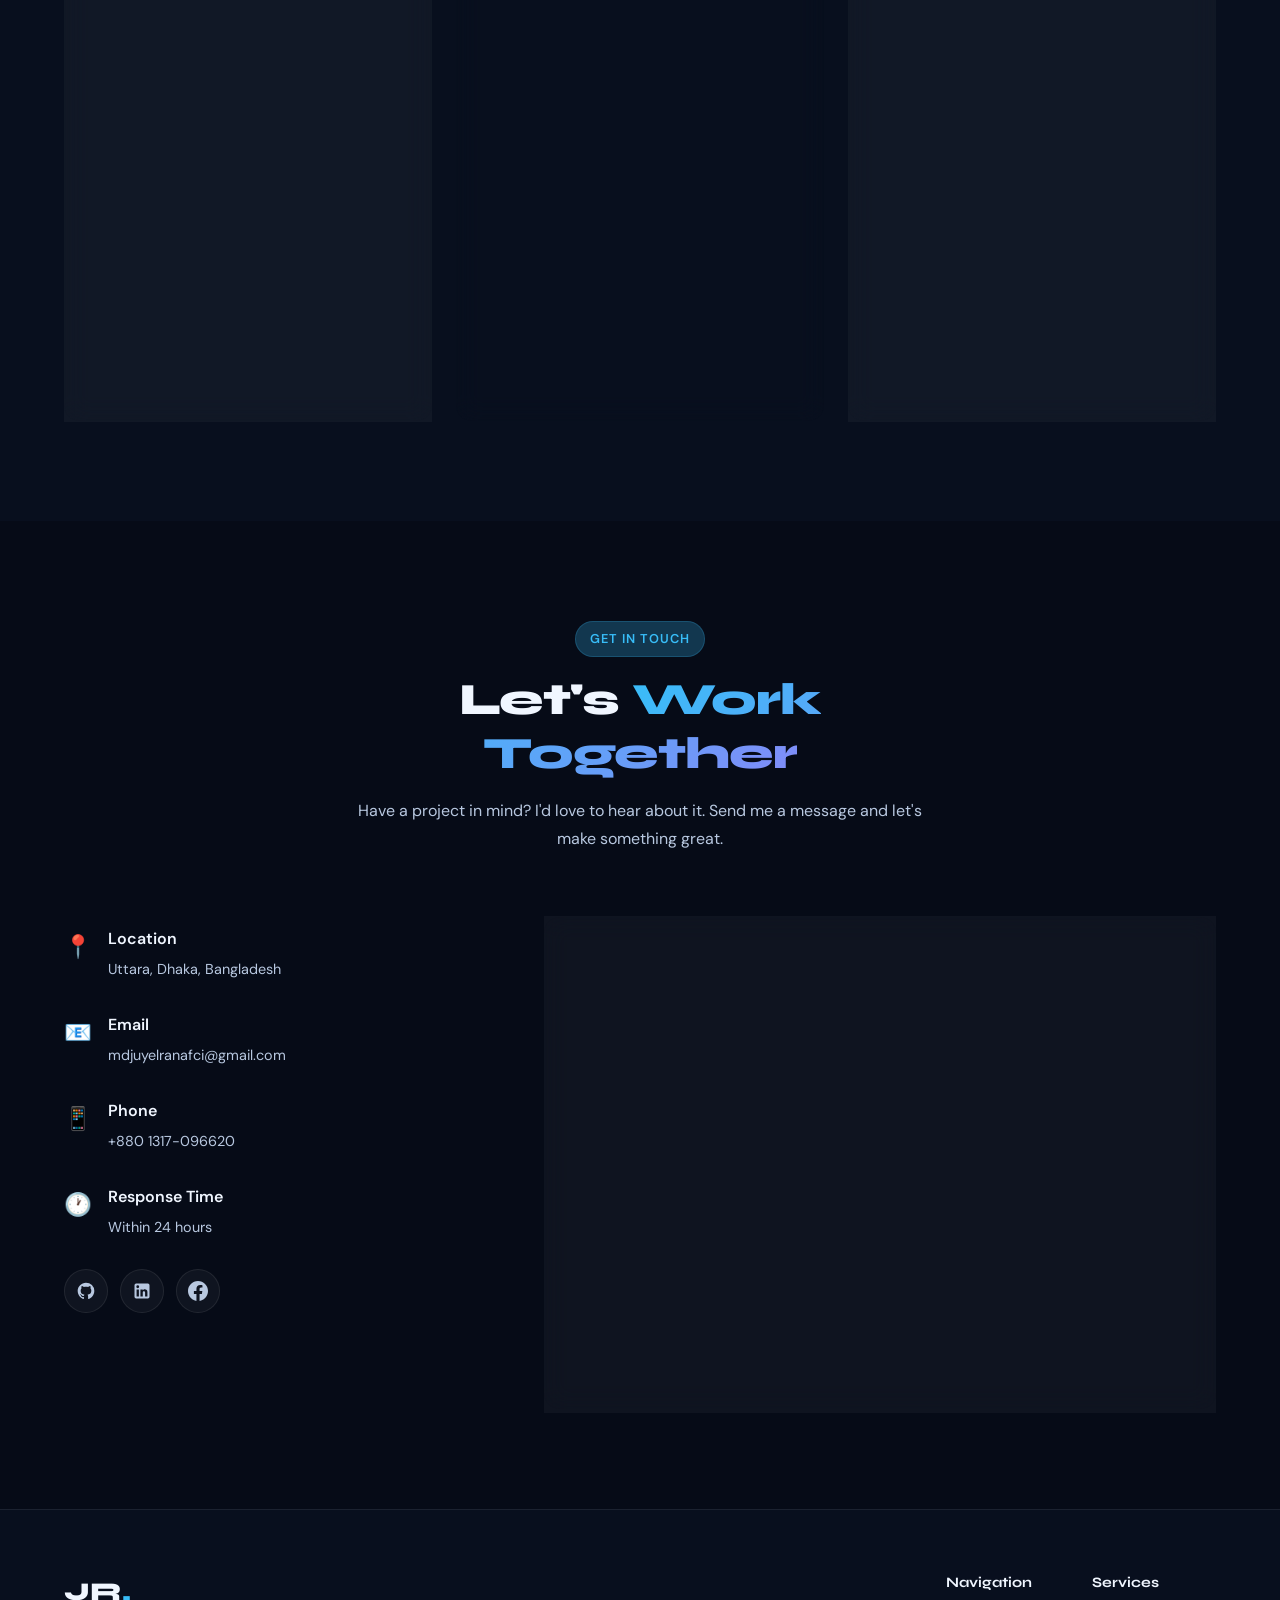
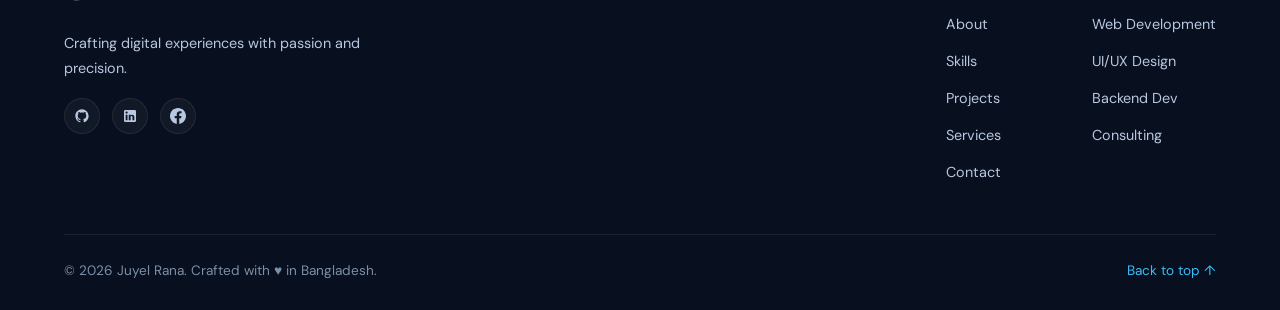
==== commit 3b4bd59f: "Update index.html" ====
--- a/index.html
+++ b/index.html
@@ -14,7 +14,7 @@
   <!-- ───────── NAVBAR ───────── -->
   <header id="navbar">
     <nav class="nav-inner">
-      <a class="logo" href="https://raw.githubusercontent.com/pspower2024/juyel/main/jr_logo.svg">JR<span class="dot">.</span></a>
+      <a class="logo" href="#hero">JR<span class="dot">.</span></a>
       <ul class="nav-links">
         <li><a href="#about">About</a></li>
         <li><a href="#skills">Skills</a></li>
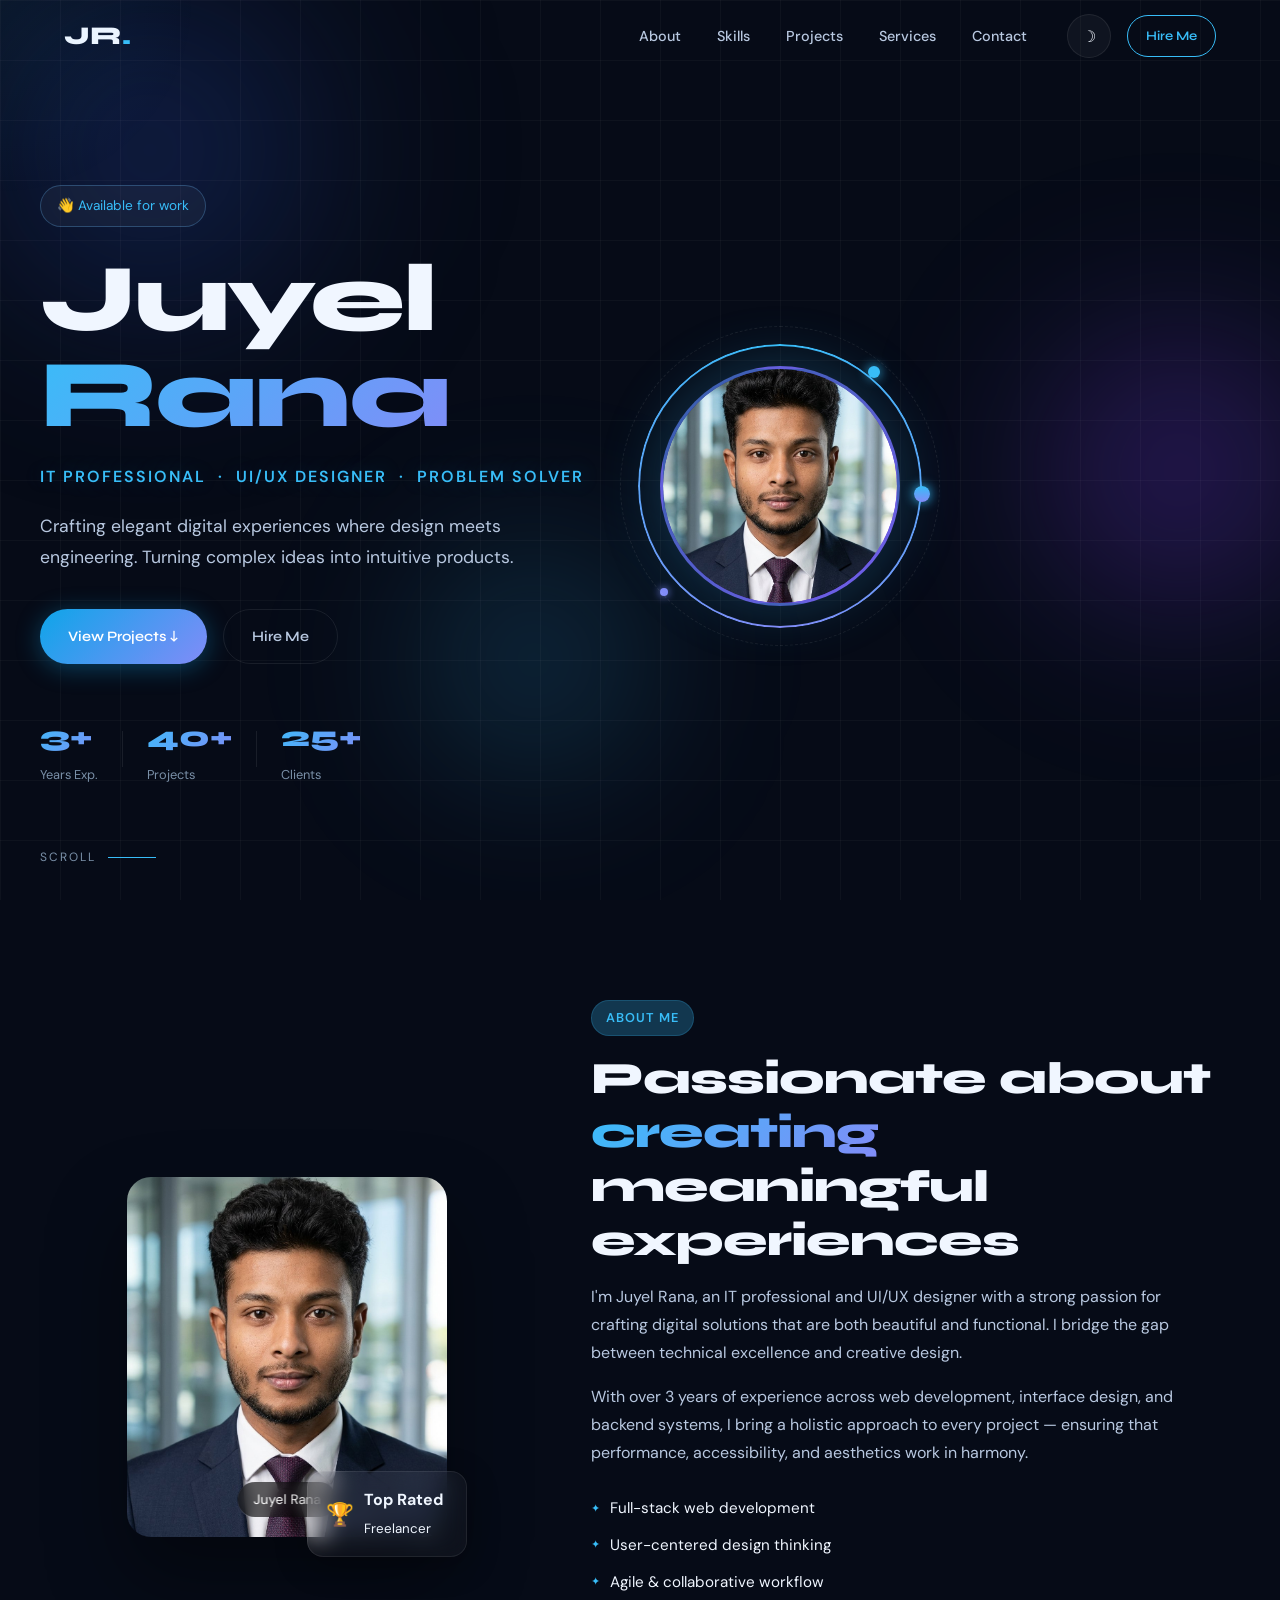
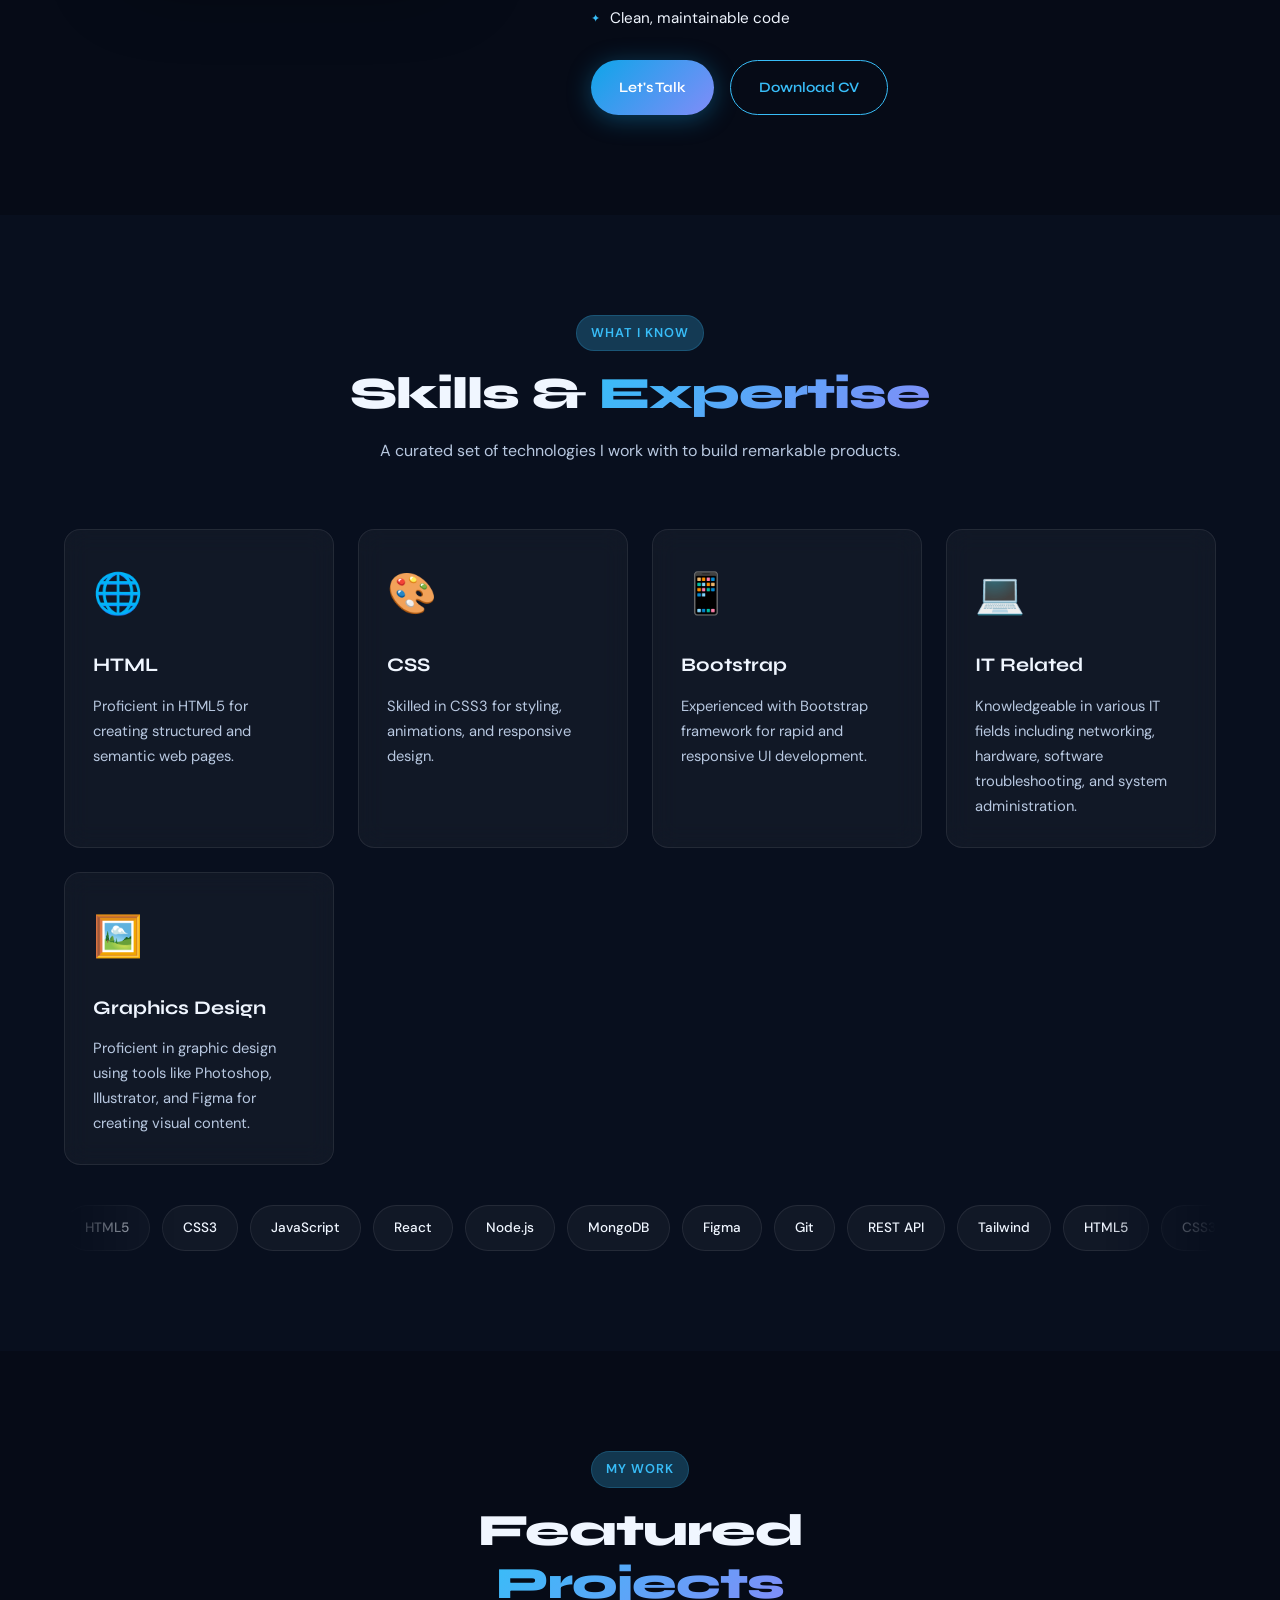
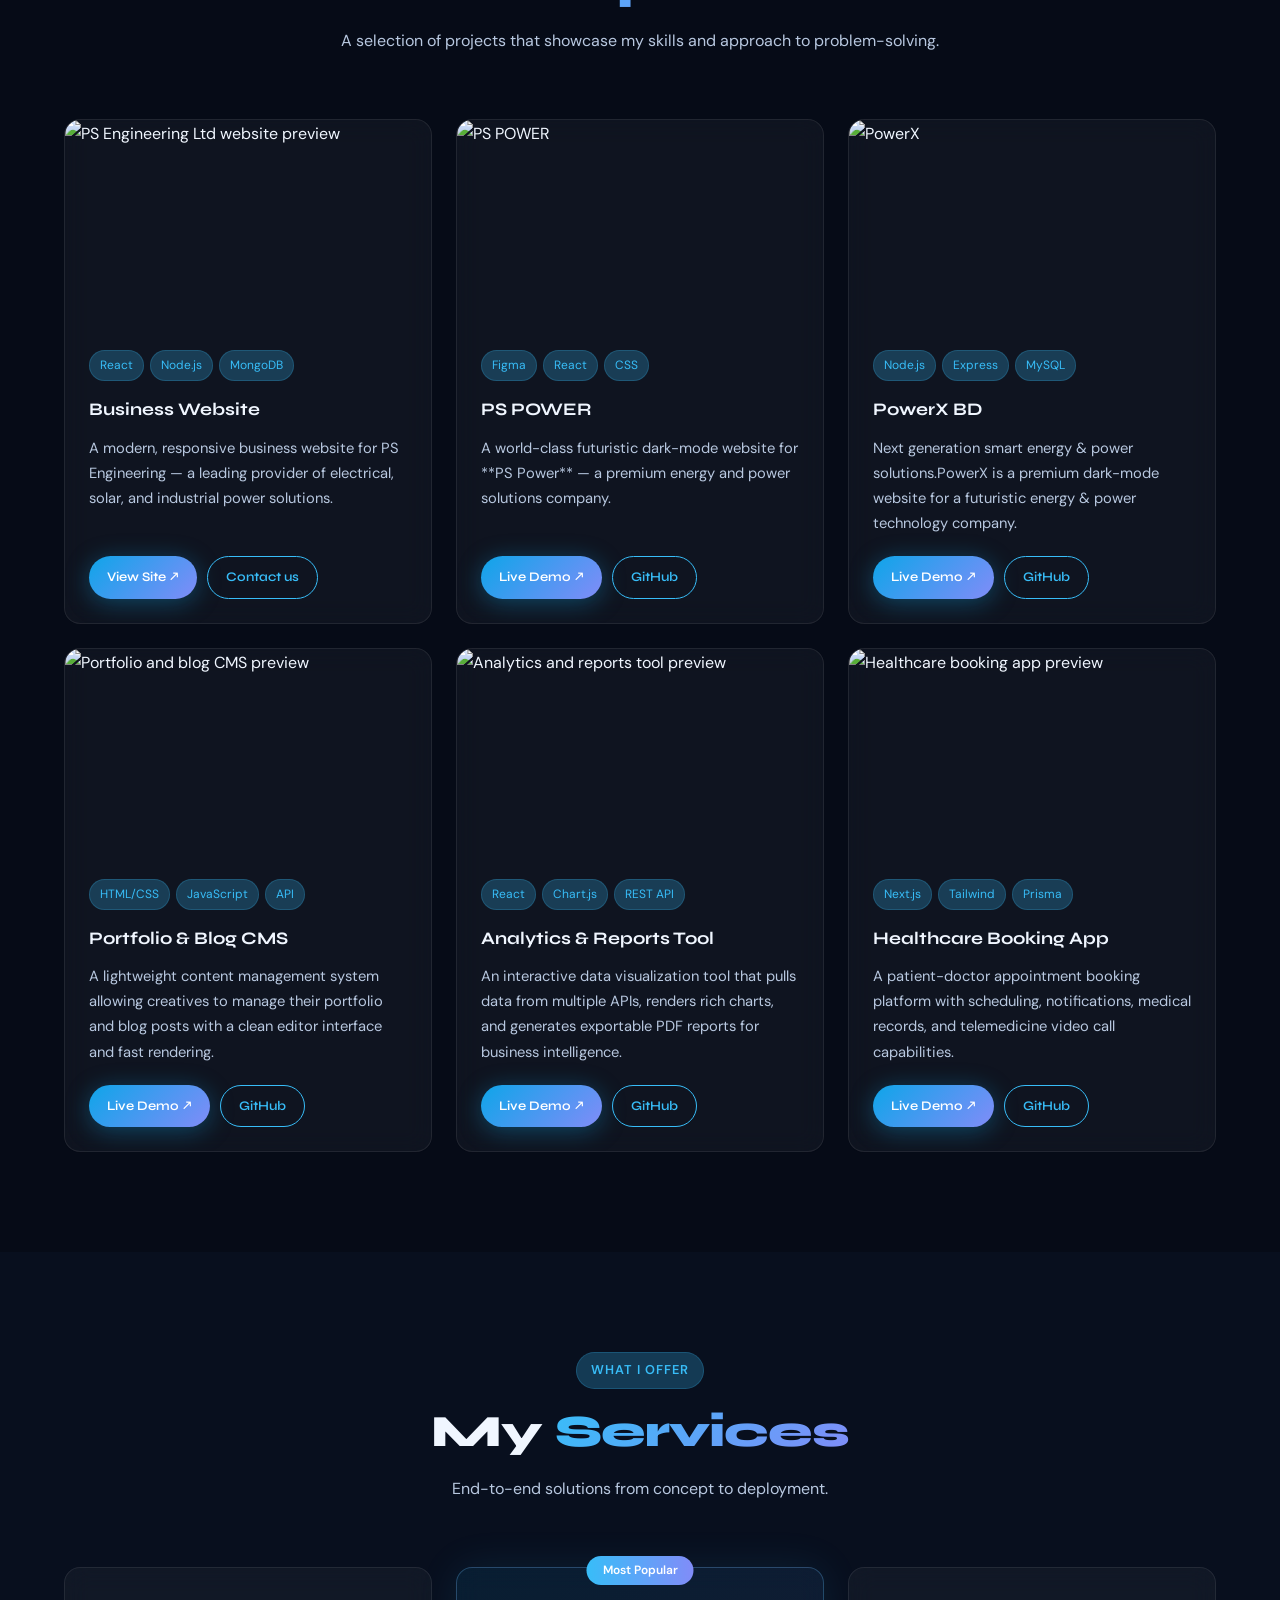
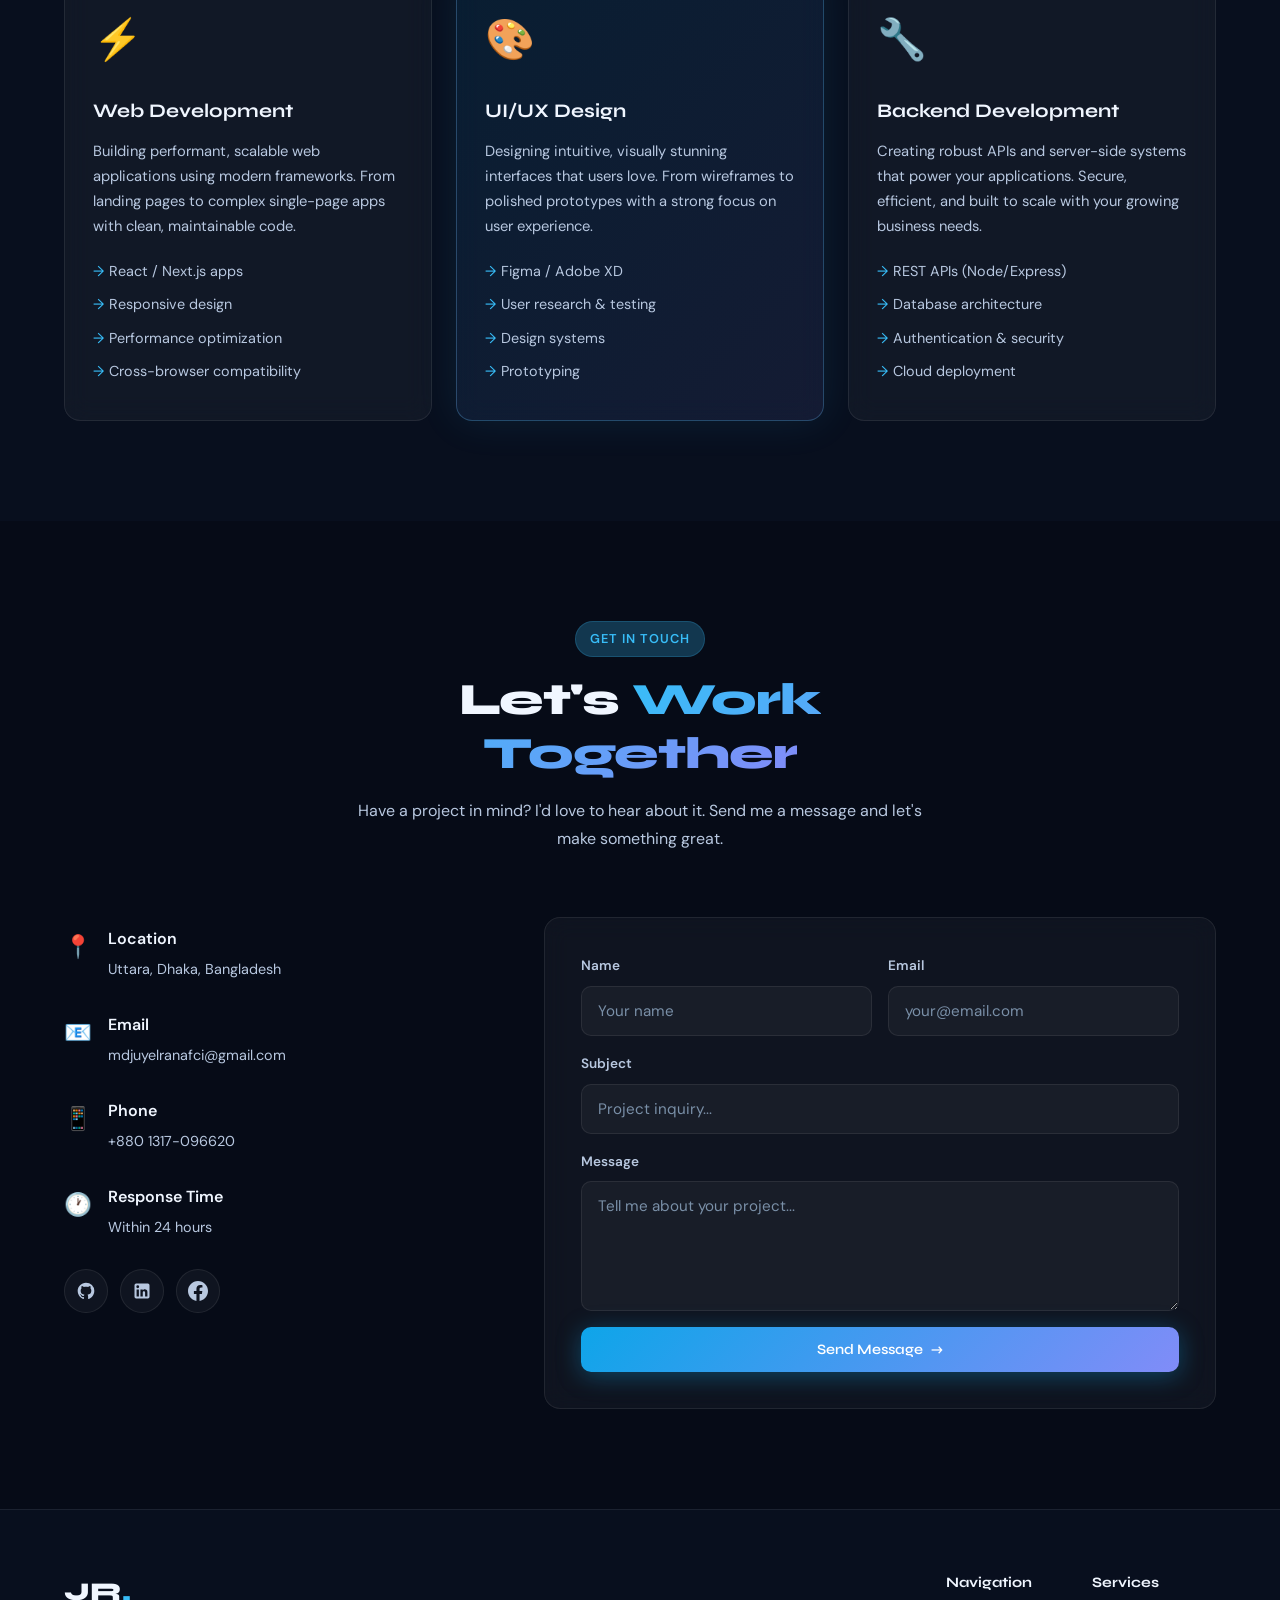
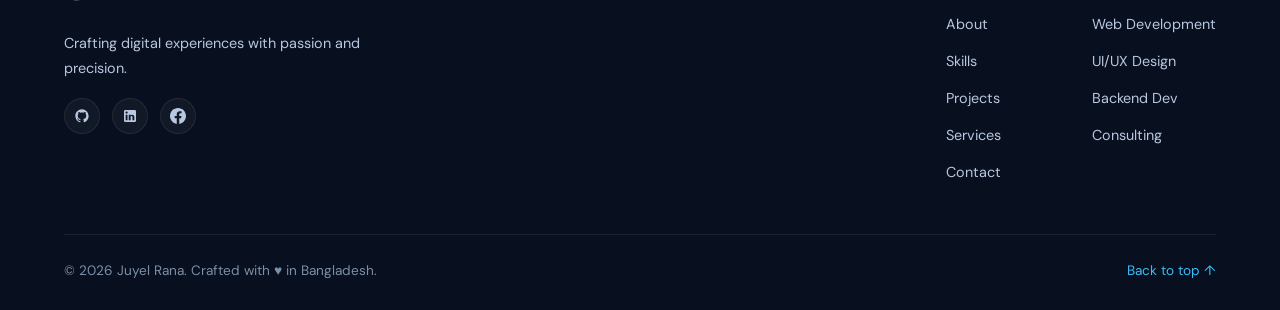
==== commit 218e5e38: "Add skills page and update navigation" ====
--- a/index.html
+++ b/index.html
@@ -17,7 +17,7 @@
       <a class="logo" href="#hero">JR<span class="dot">.</span></a>
       <ul class="nav-links">
         <li><a href="#about">About</a></li>
-        <li><a href="#skills">Skills</a></li>
+        <li><a href="skills.html">Skills</a></li>
         <li><a href="#projects">Projects</a></li>
         <li><a href="#services">Services</a></li>
         <li><a href="#contact">Contact</a></li>
@@ -34,7 +34,7 @@
     </nav>
     <div class="mobile-menu" id="mobileMenu">
       <a href="#about" class="mob-link">About</a>
-      <a href="#skills" class="mob-link">Skills</a>
+      <a href="skills.html" class="mob-link">Skills</a>
       <a href="#projects" class="mob-link">Projects</a>
       <a href="#services" class="mob-link">Services</a>
       <a href="#contact" class="mob-link">Contact</a>
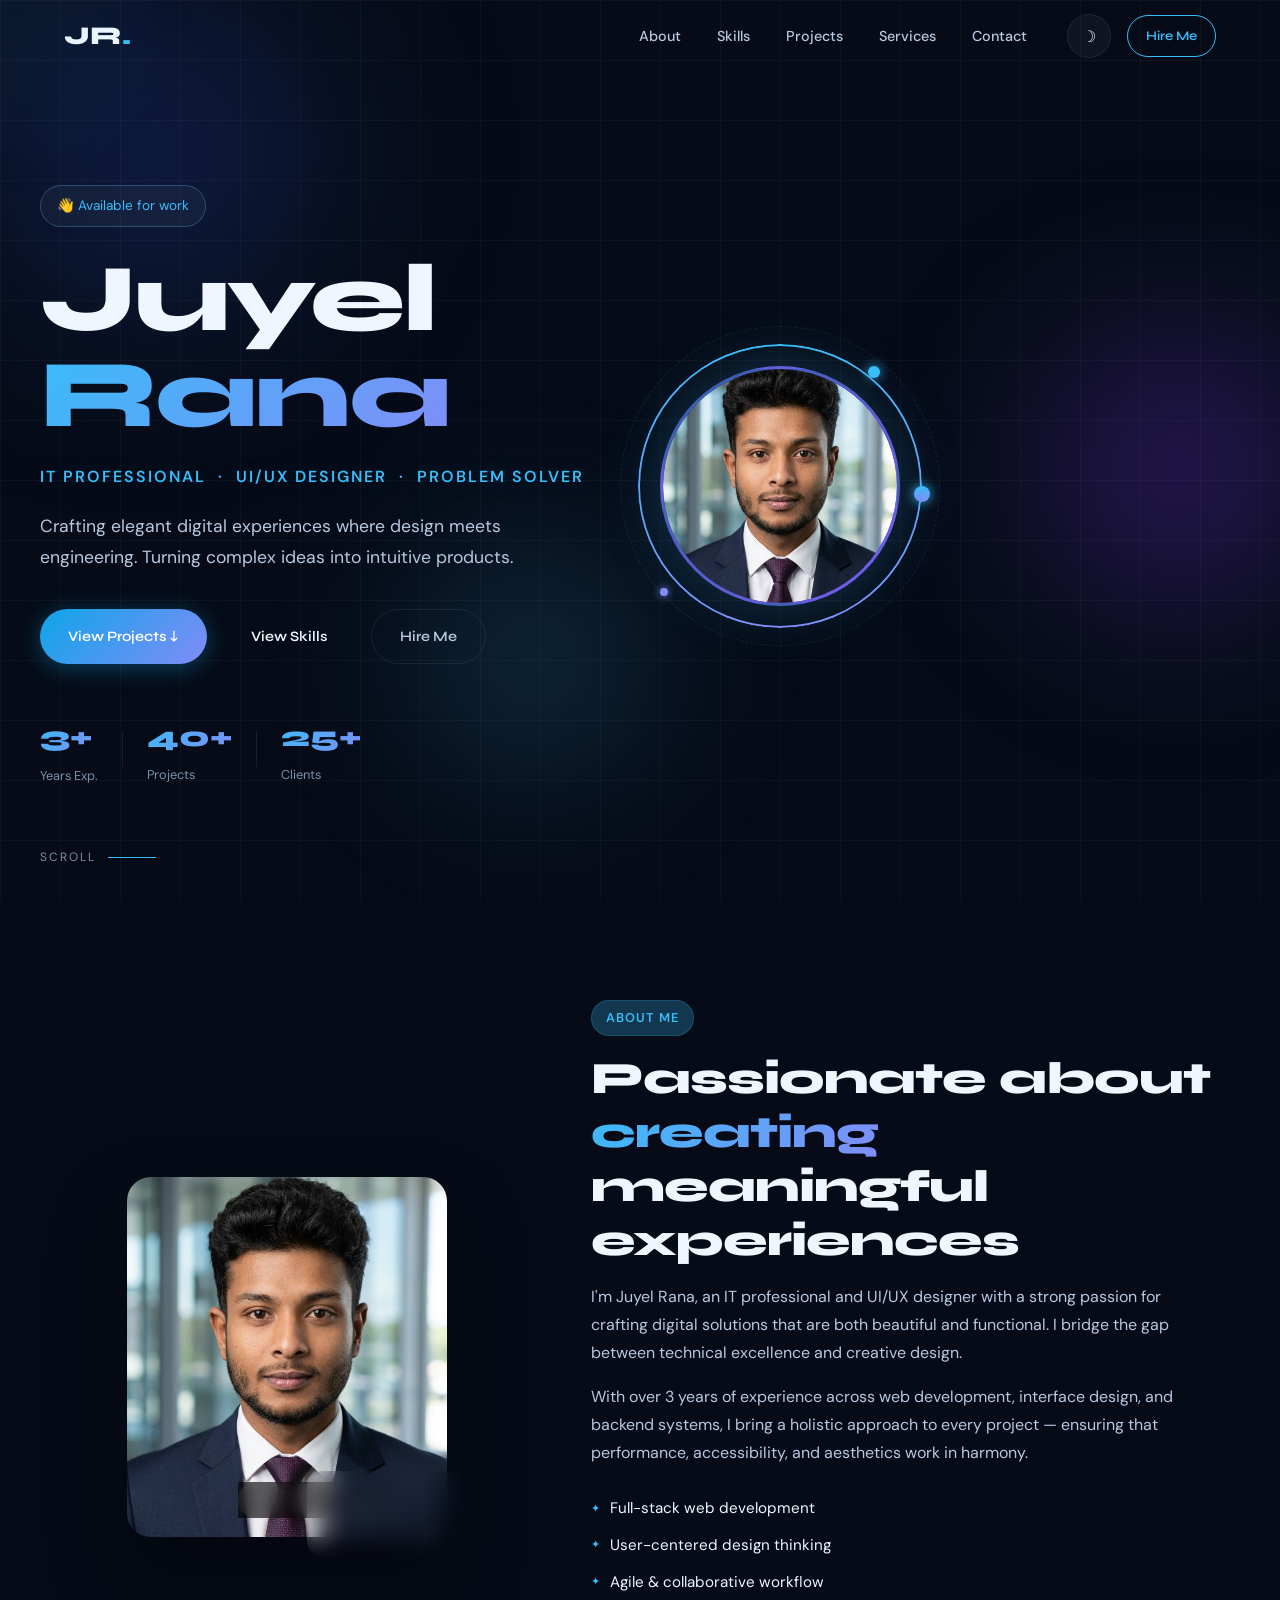
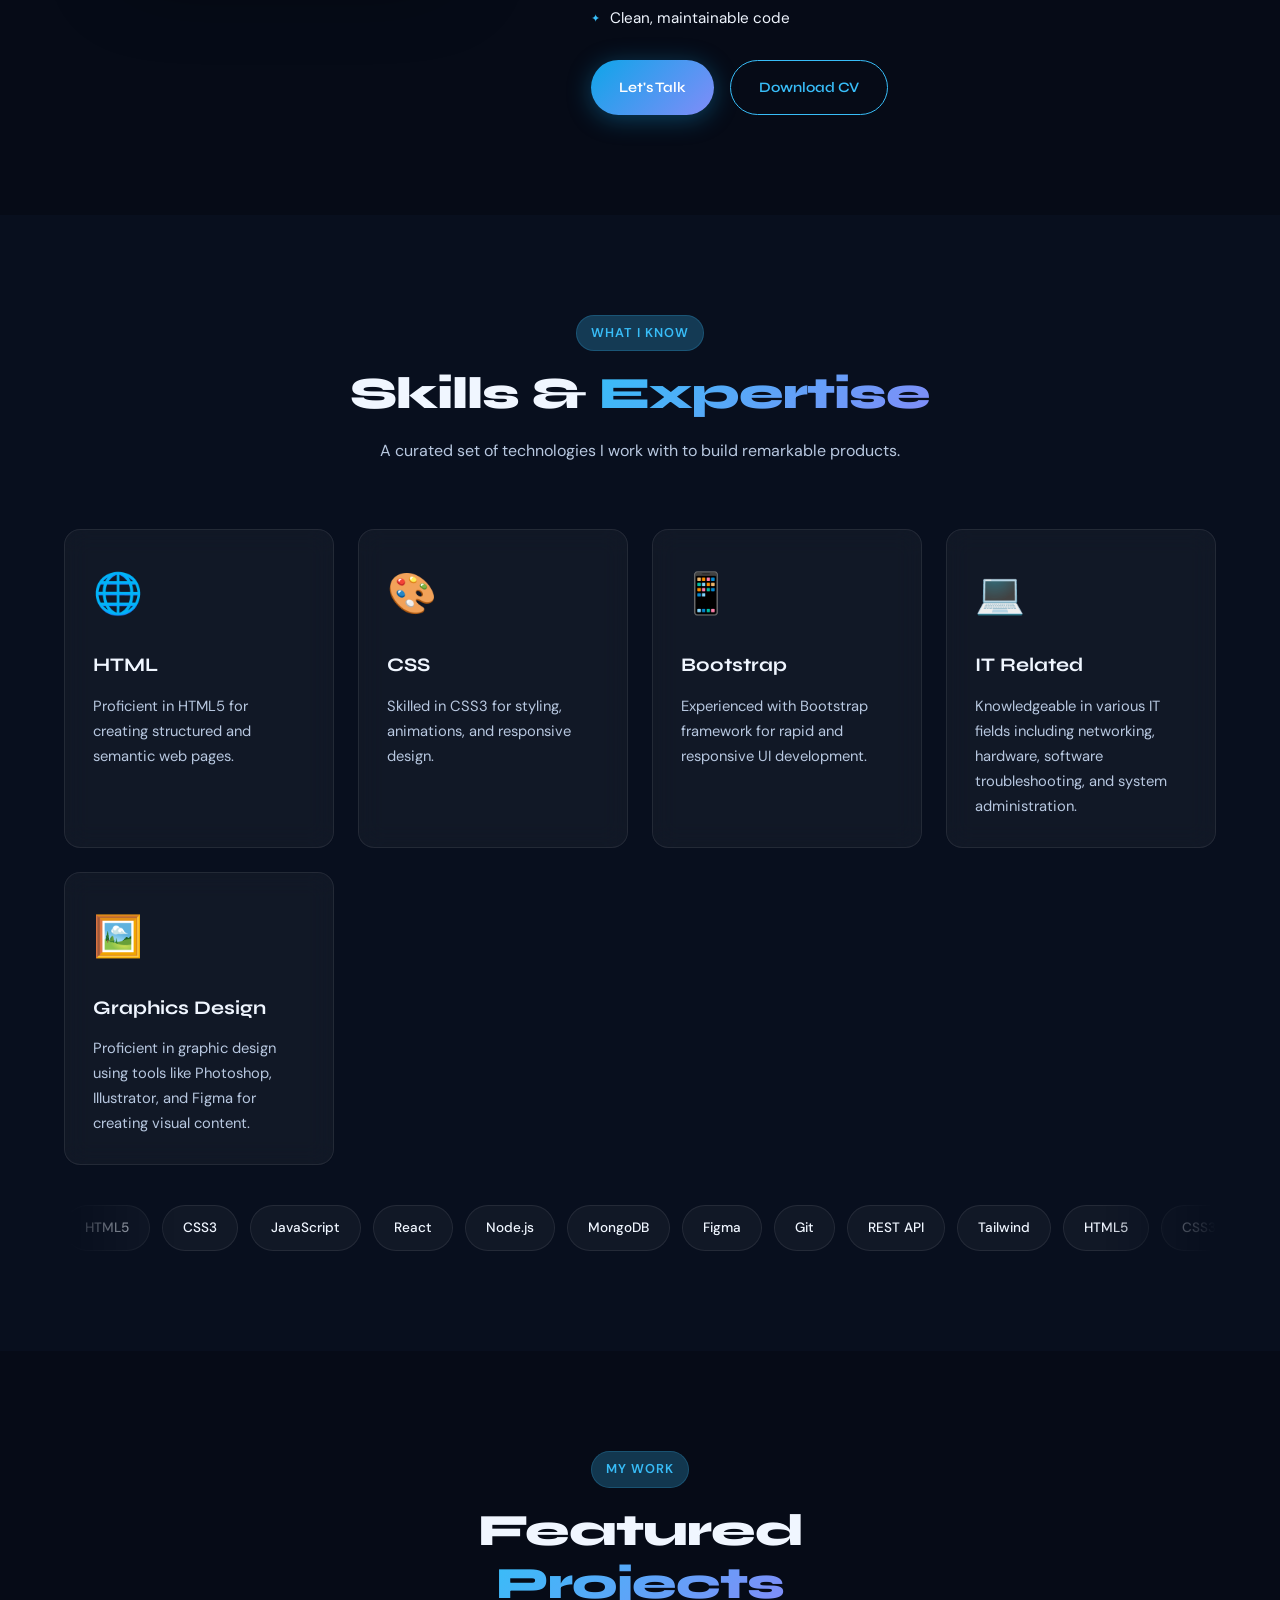
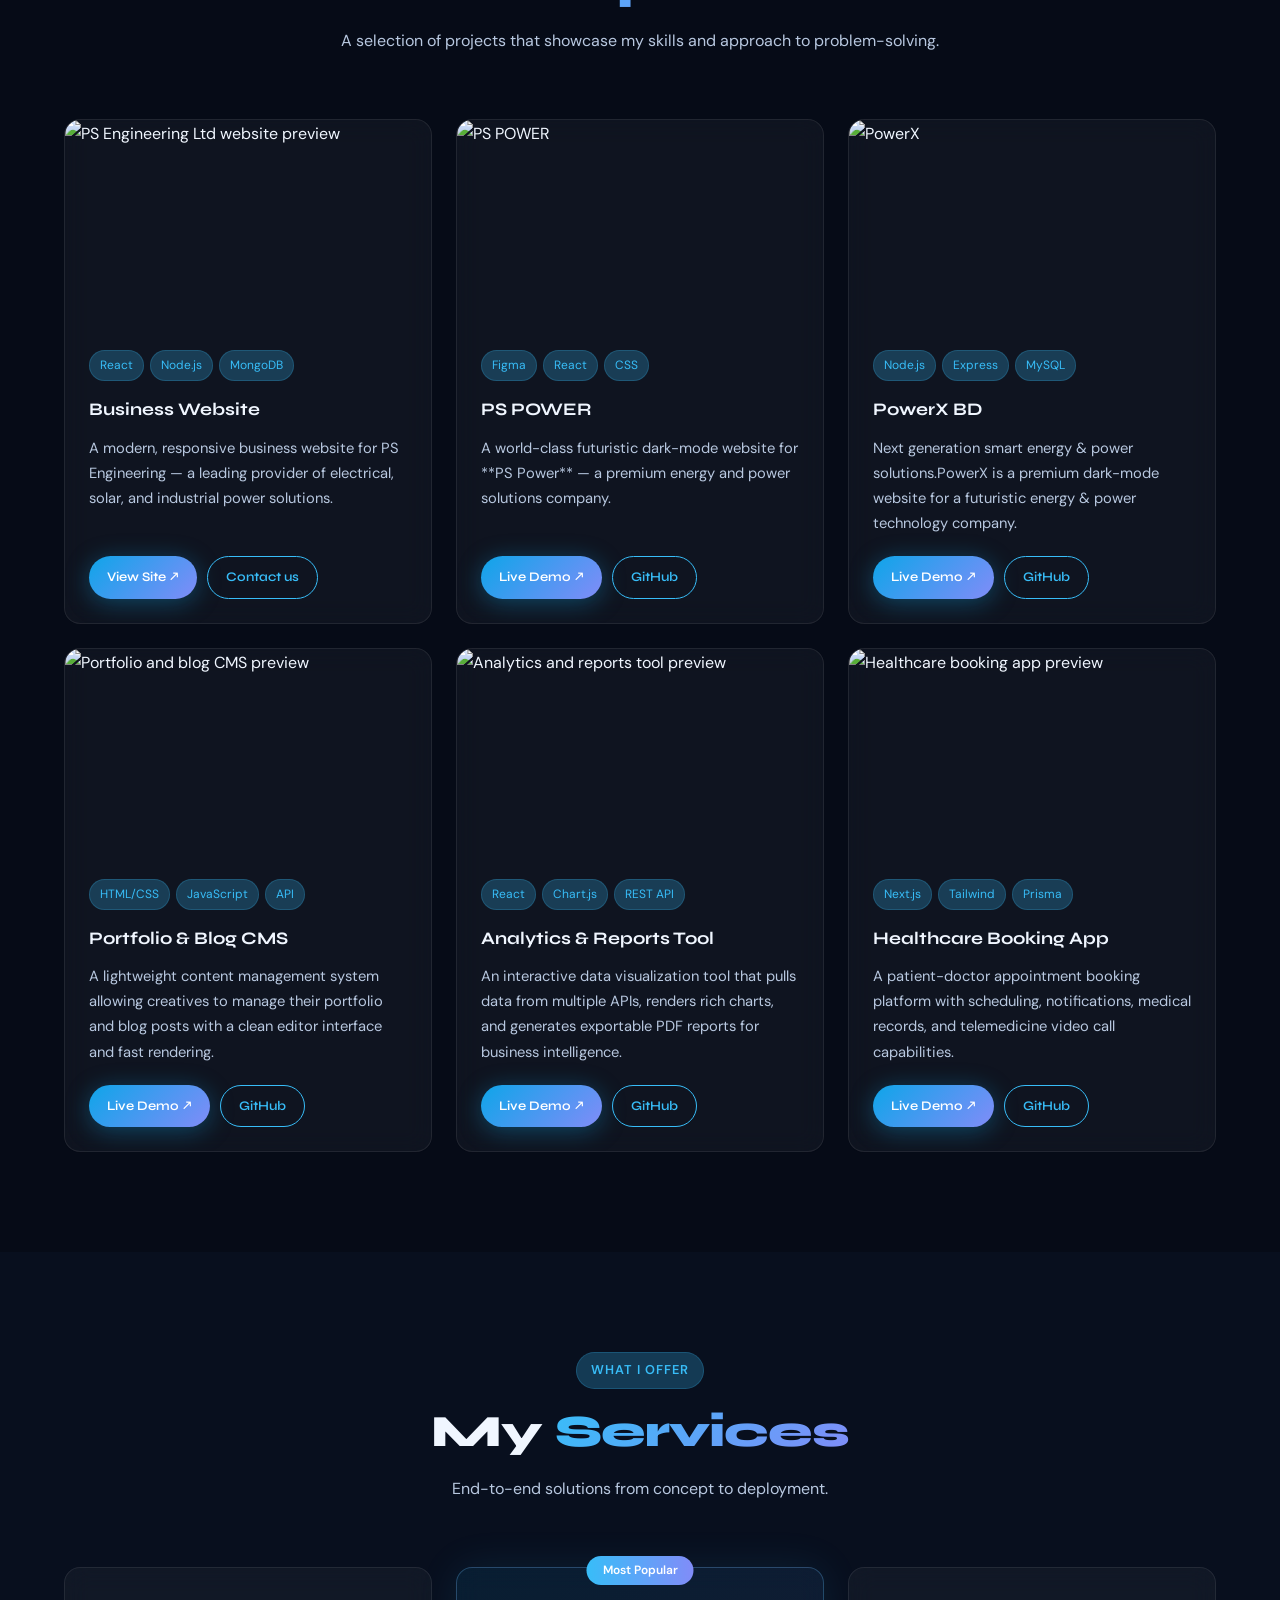
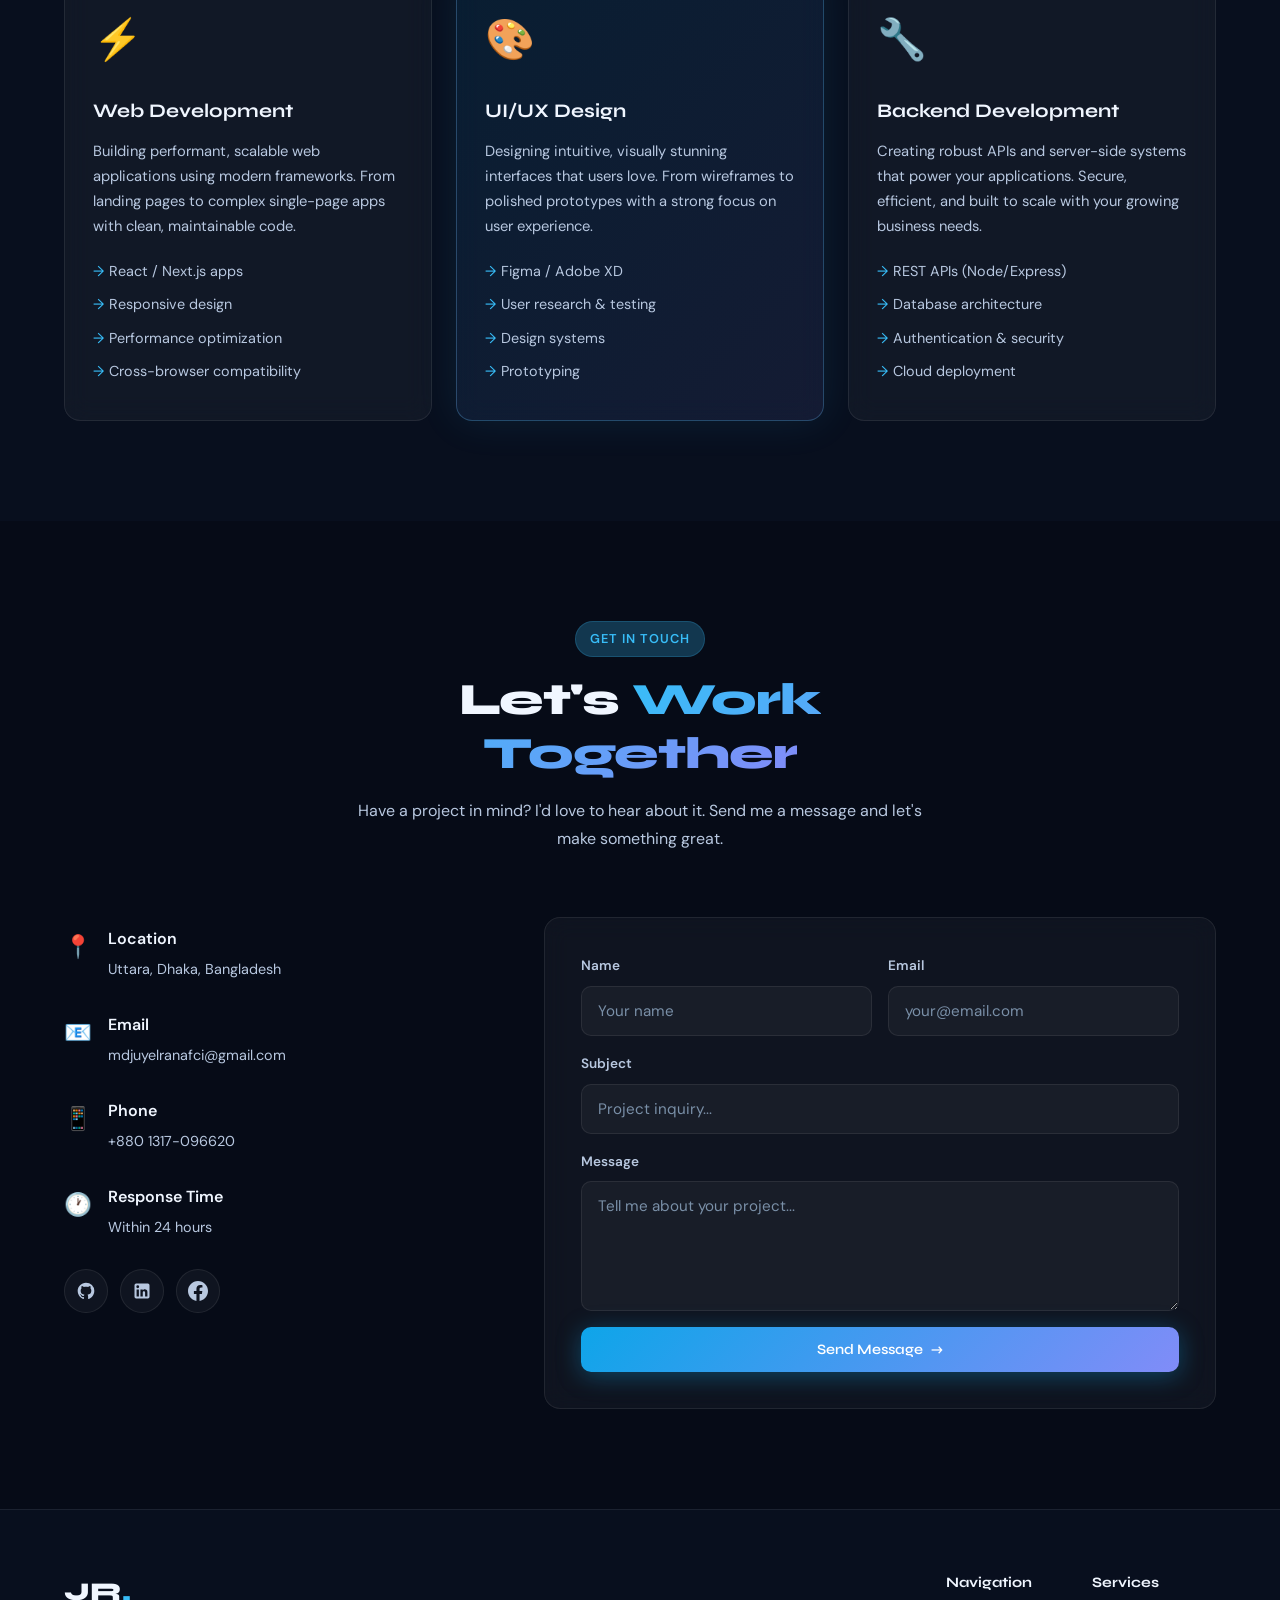
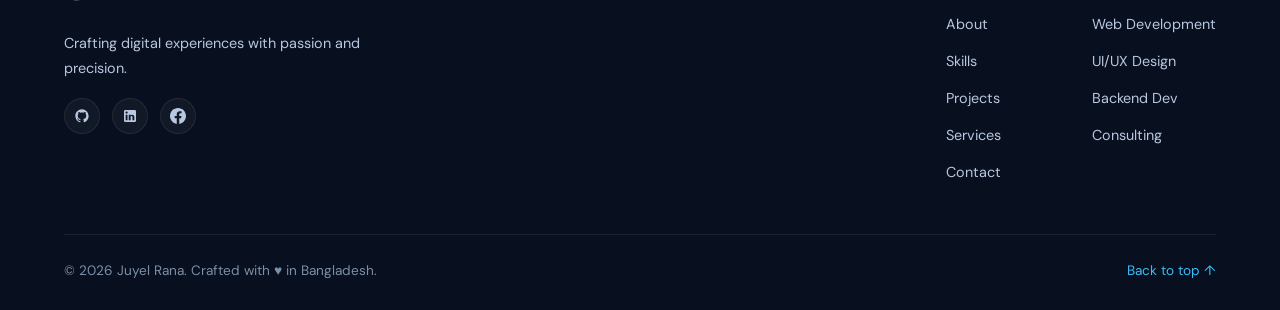
==== commit 6220b57e: "Add direct Skills page button to homepage hero" ====
--- a/index.html
+++ b/index.html
@@ -63,6 +63,7 @@
       </p>
       <div class="hero-cta fade-up delay-4">
         <a href="#projects" class="btn btn-primary">View Projects ↓</a>
+        <a href="skills.html" class="btn btn-secondary">View Skills</a>
         <a href="#contact" class="btn btn-ghost">Hire Me</a>
       </div>
       <div class="hero-stats fade-up delay-5">
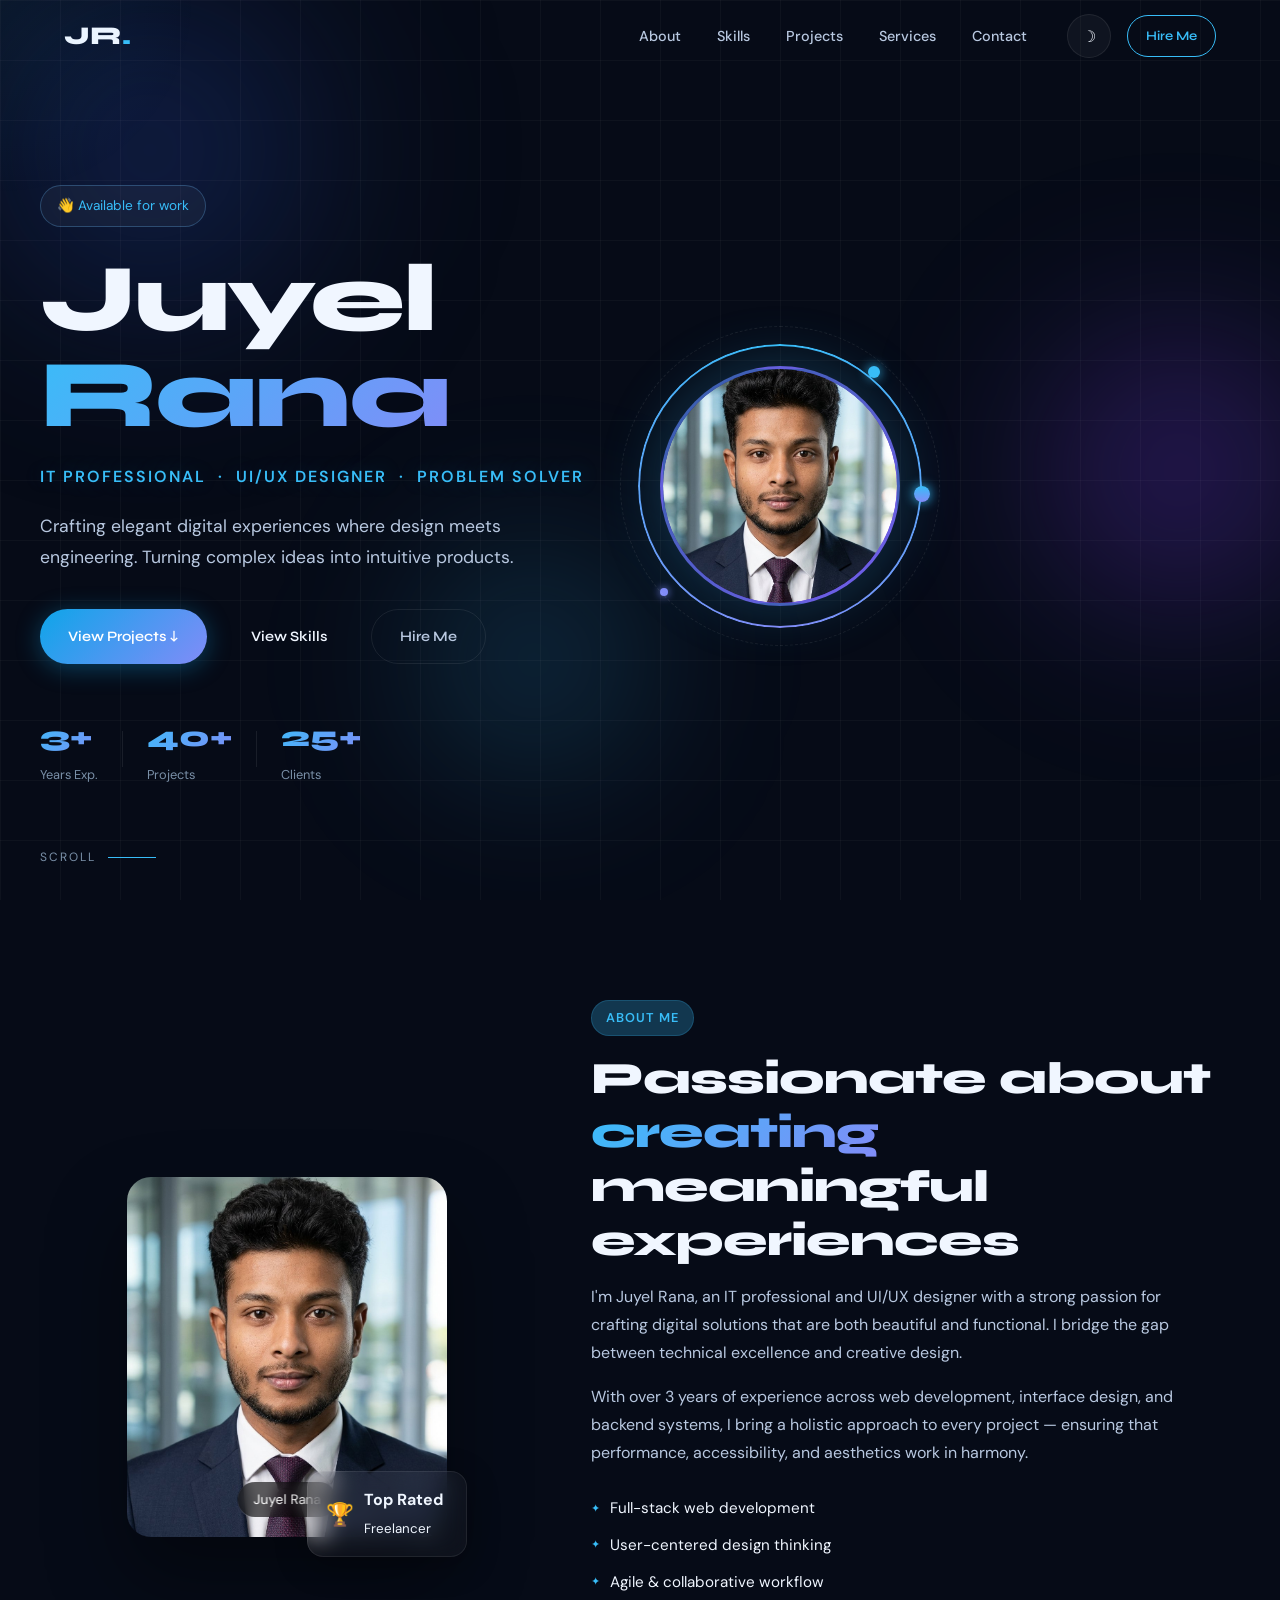
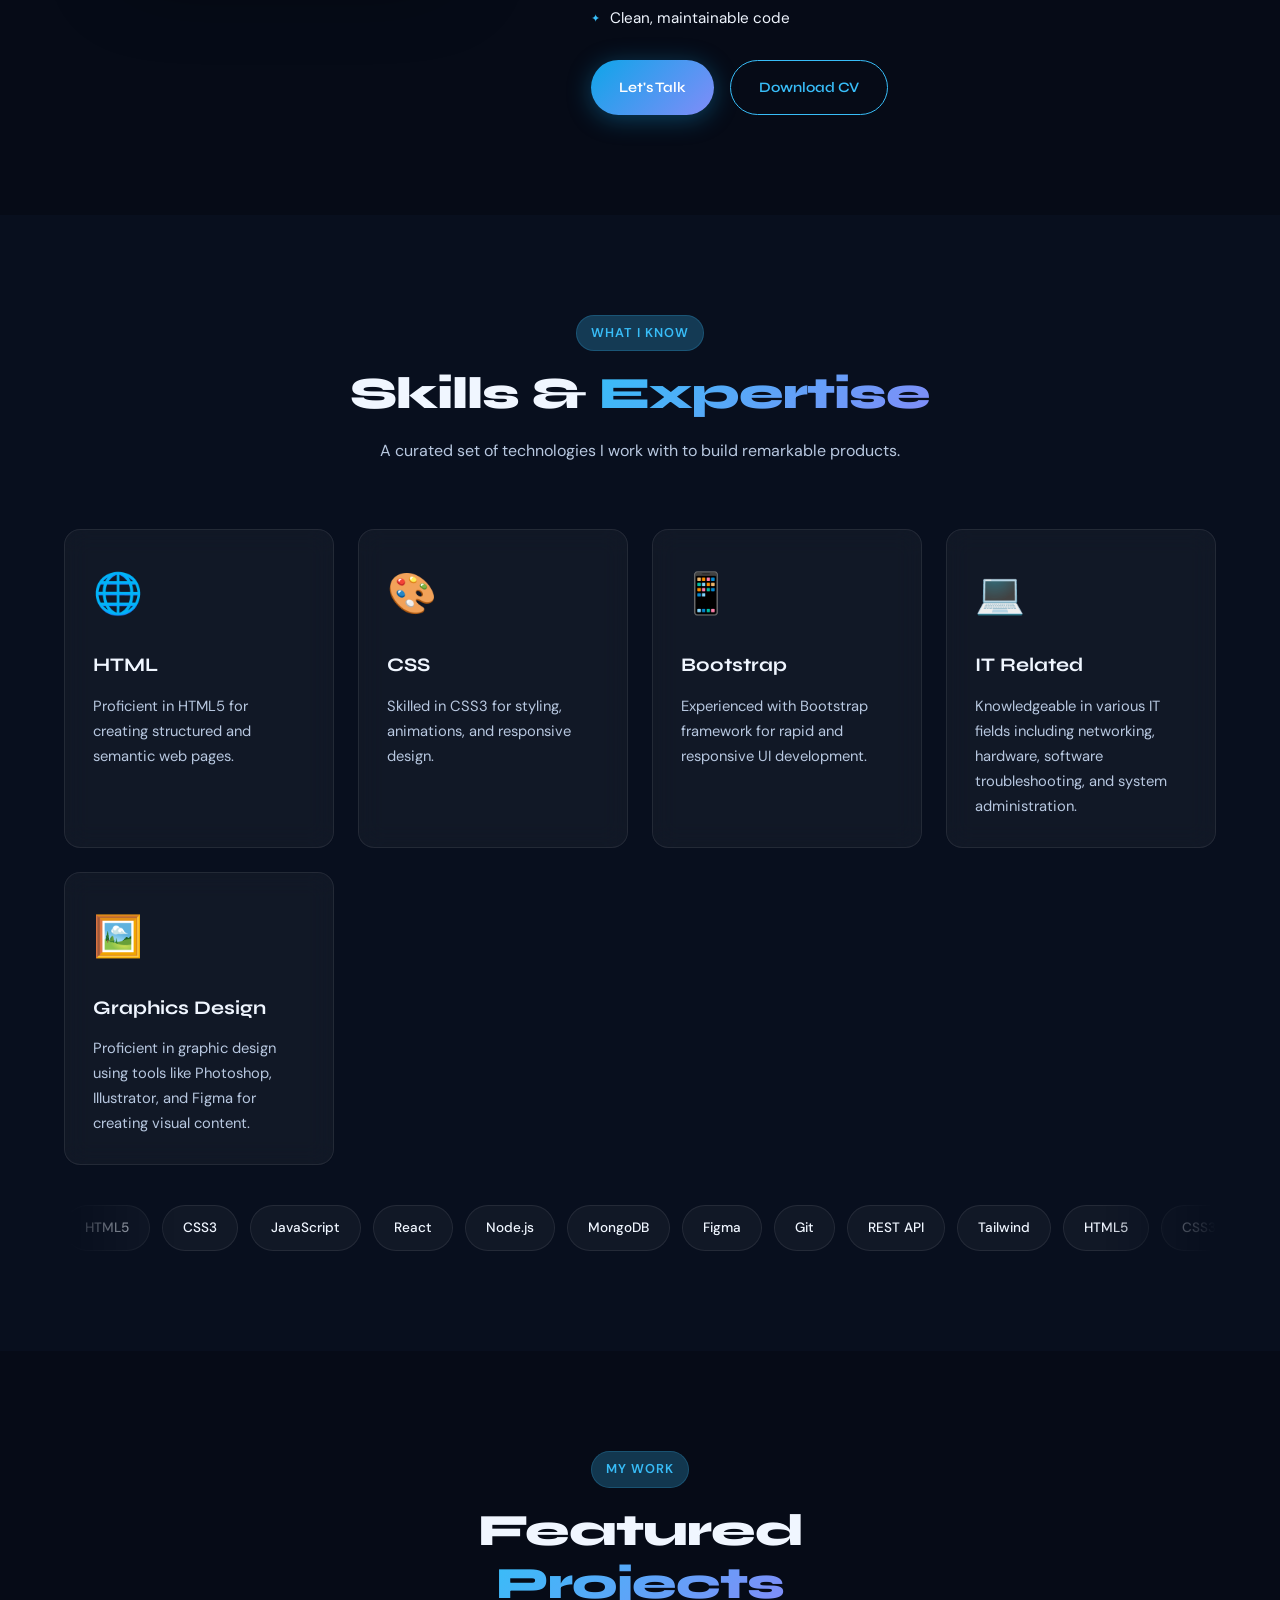
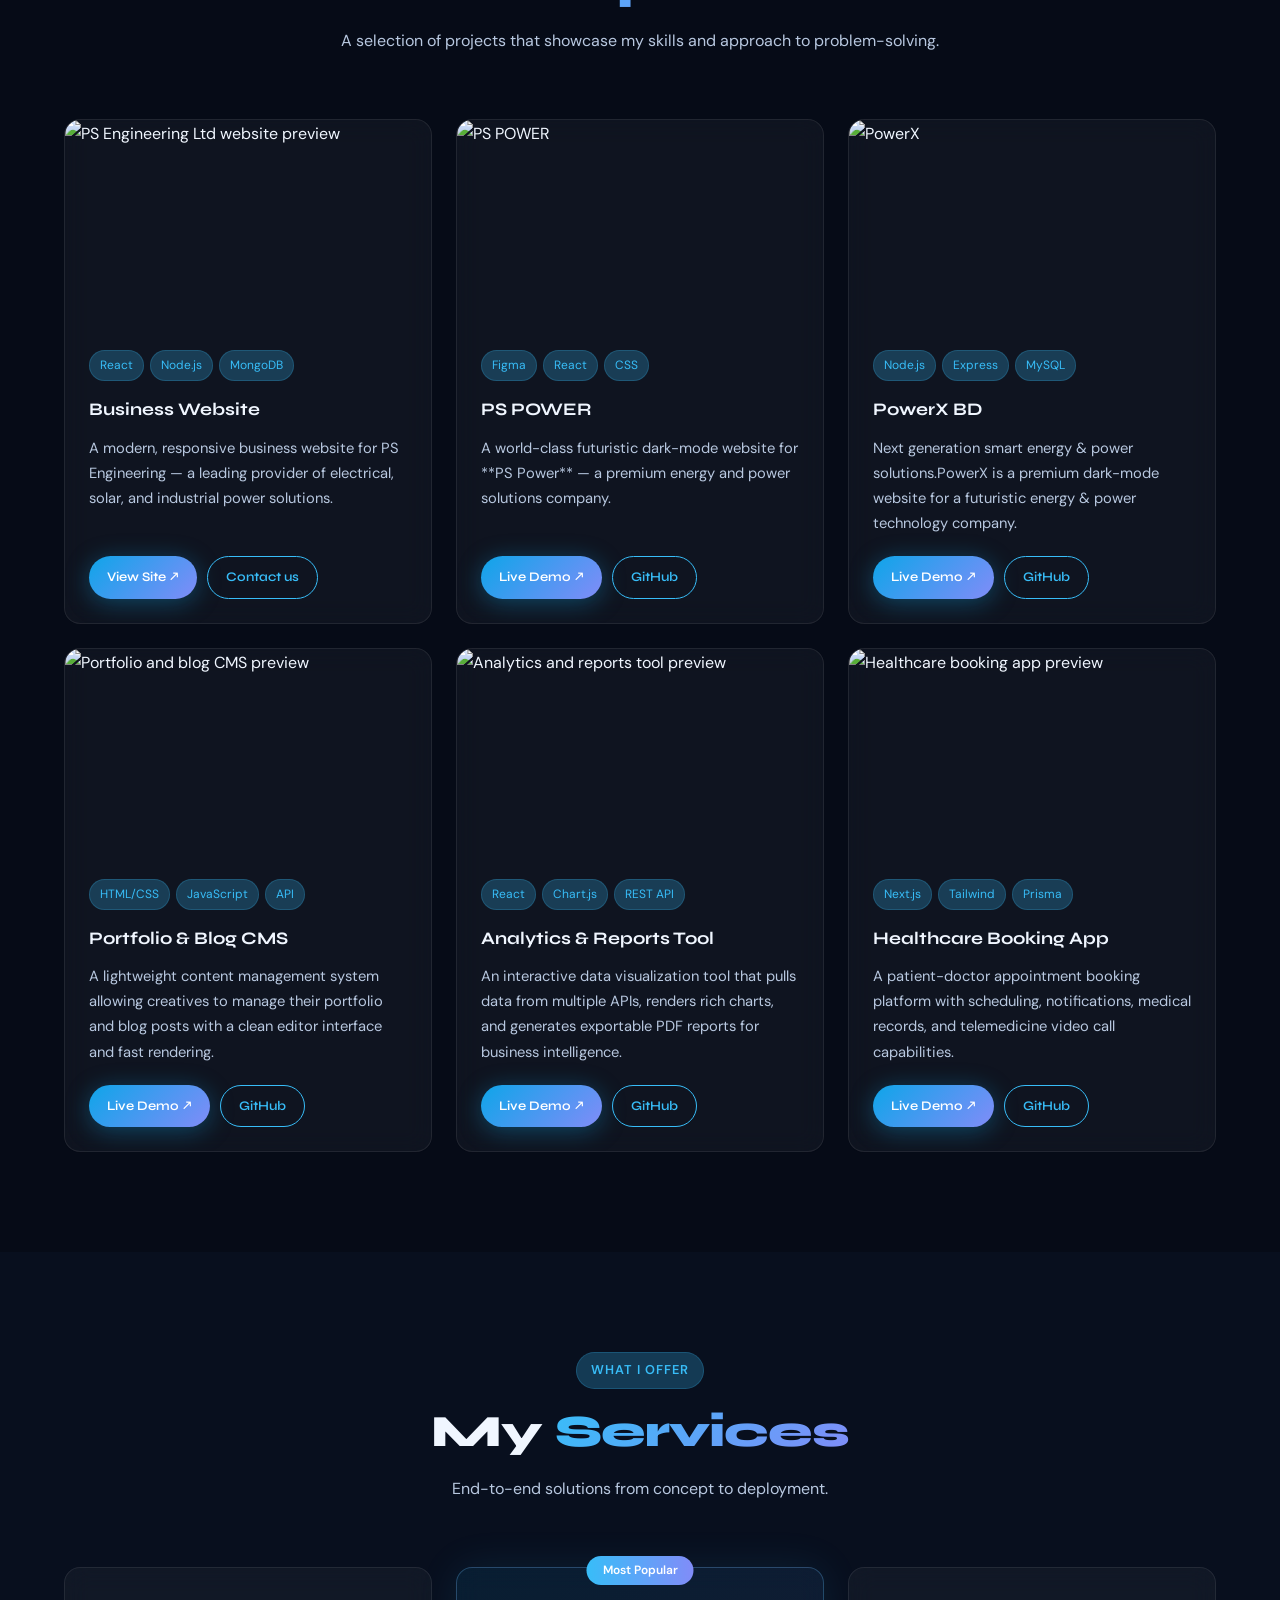
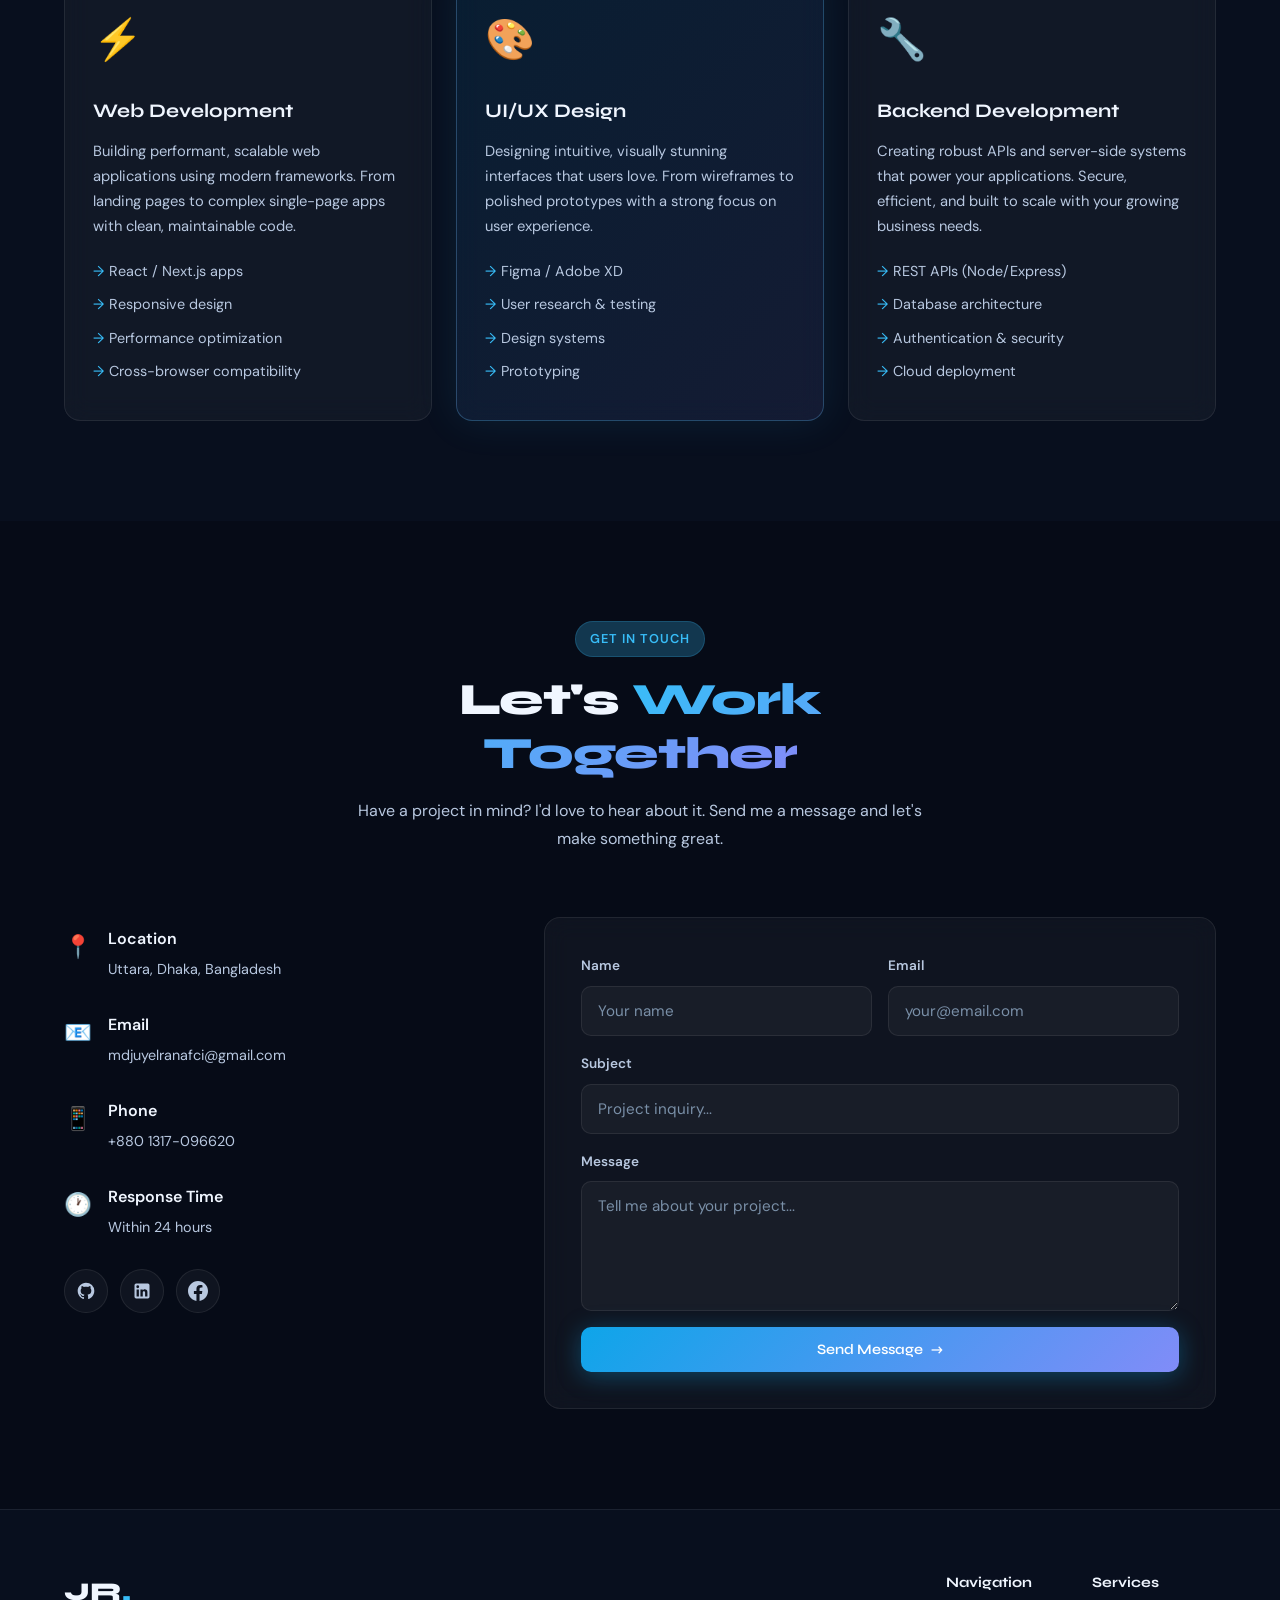
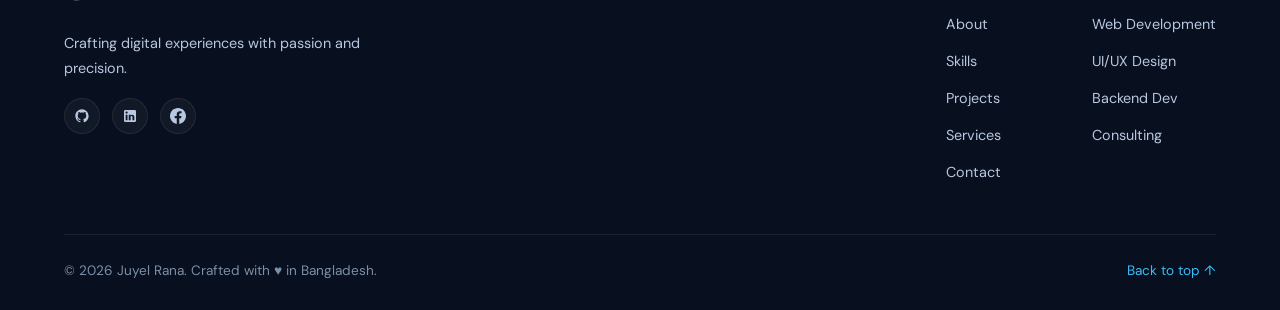
==== commit b90569dd: "Add favicon to homepage and skills page" ====
--- a/index.html
+++ b/index.html
@@ -7,6 +7,7 @@
   <link rel="preconnect" href="https://fonts.googleapis.com" />
   <link rel="preconnect" href="https://fonts.gstatic.com" crossorigin />
   <link href="https://fonts.googleapis.com/css2?family=Syne:wght@400;600;700;800&family=DM+Sans:ital,opsz,wght@0,9..40,300;0,9..40,400;0,9..40,500;1,9..40,300&display=swap" rel="stylesheet" />
+  <link rel="icon" href="jr_logo.svg" type="image/svg+xml" />
   <link rel="stylesheet" href="style.css" />
 </head>
 <body>
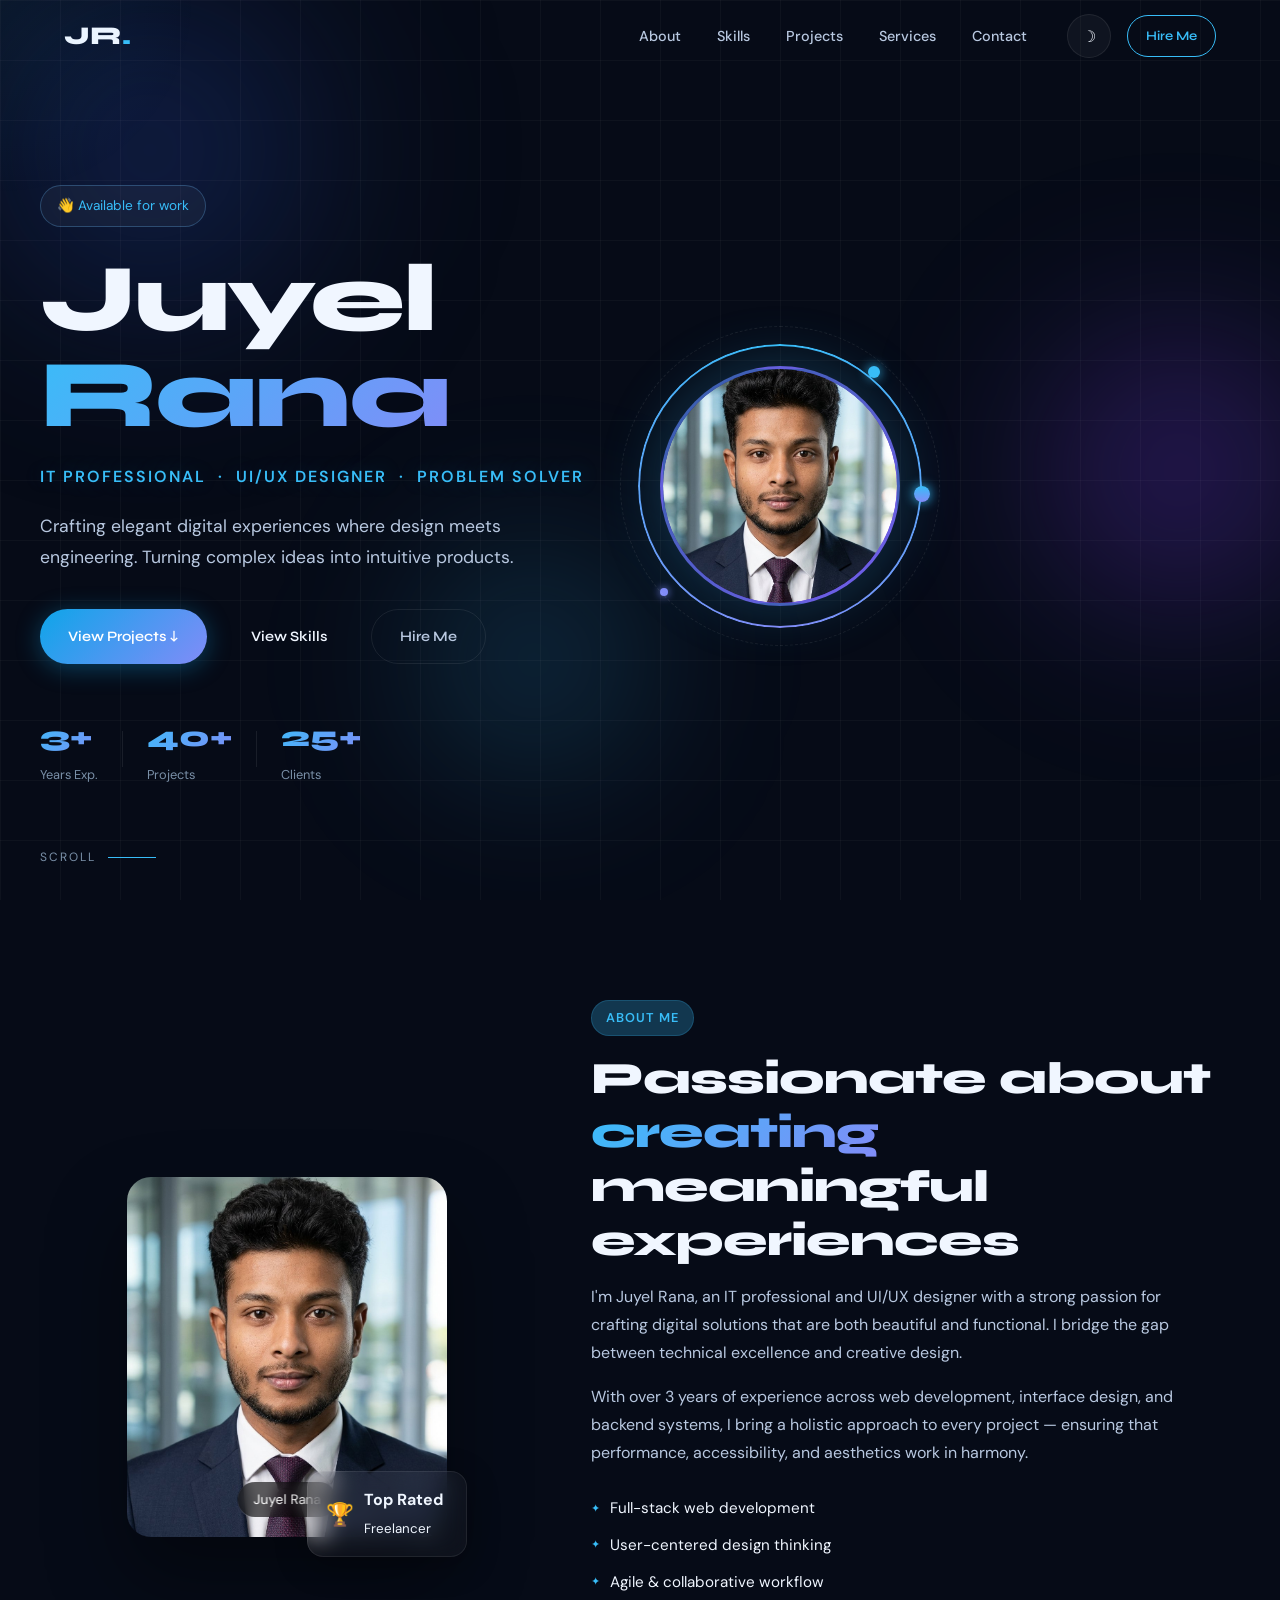
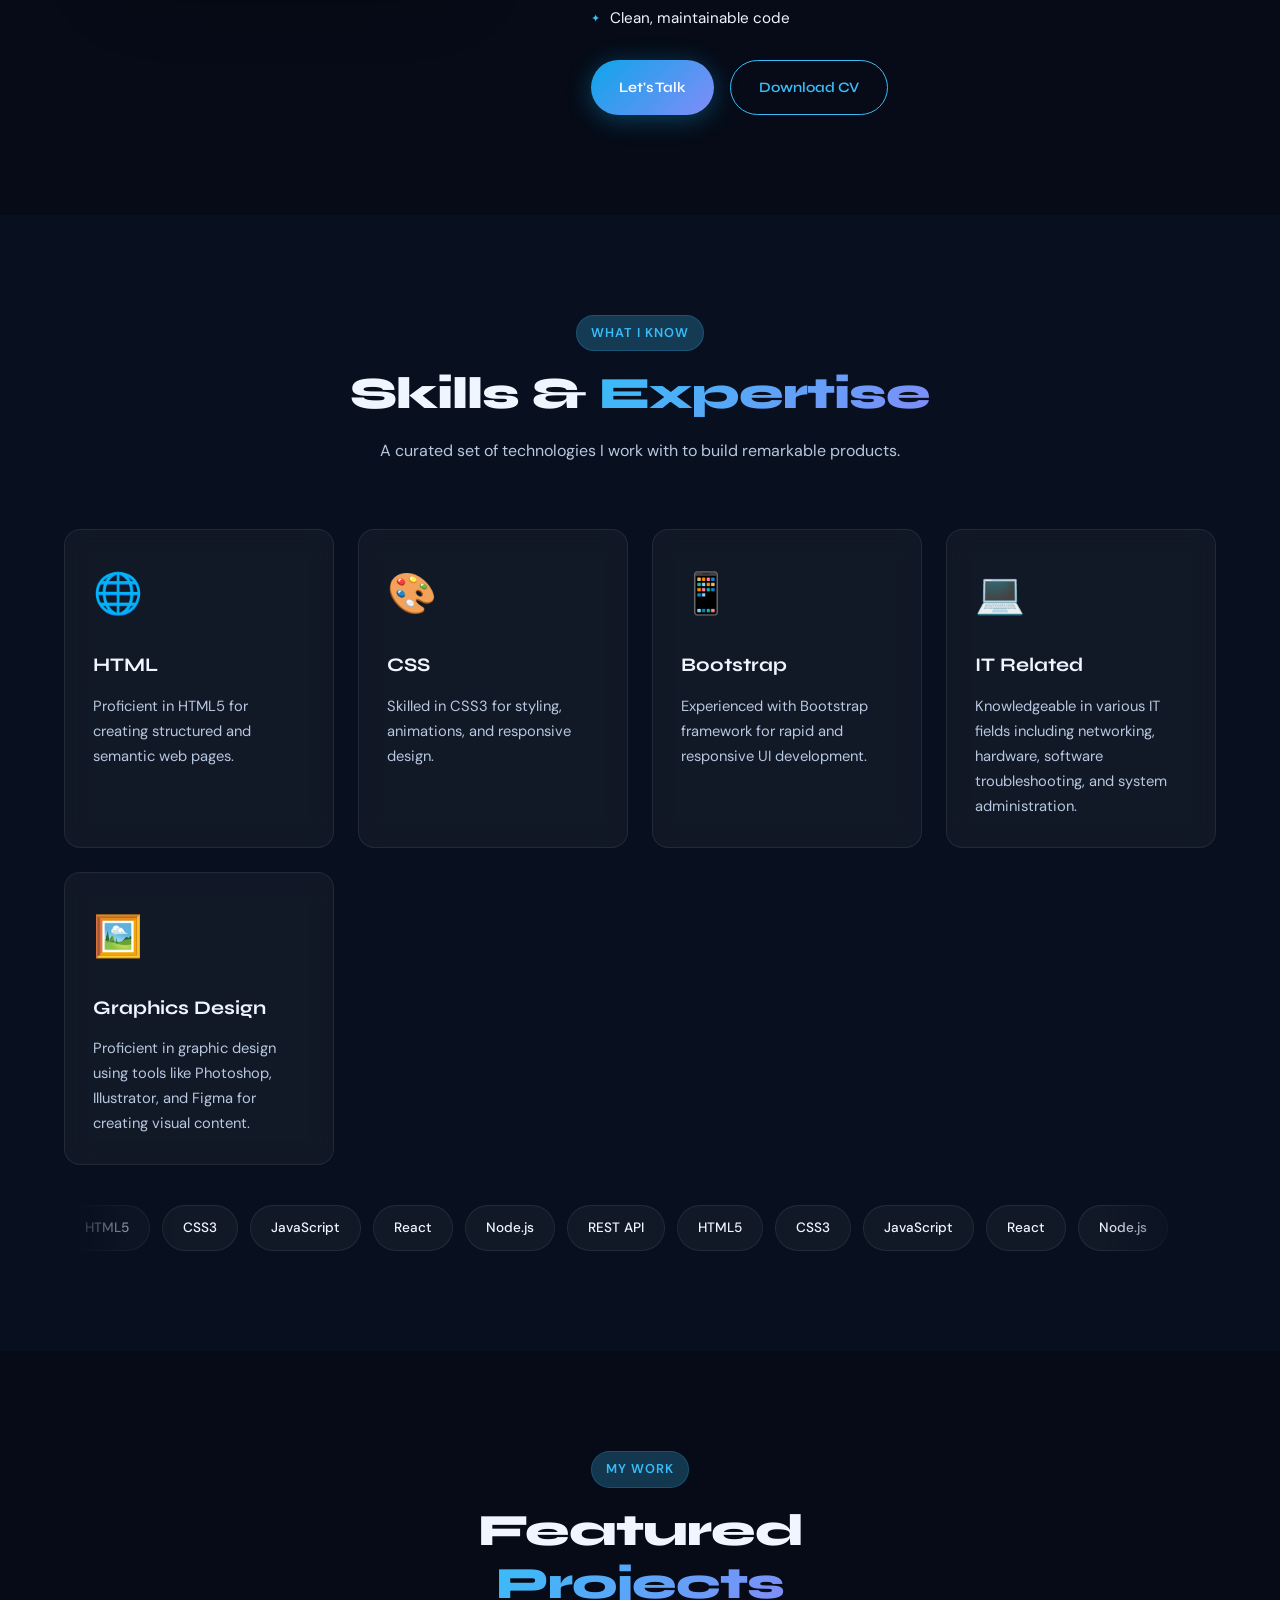
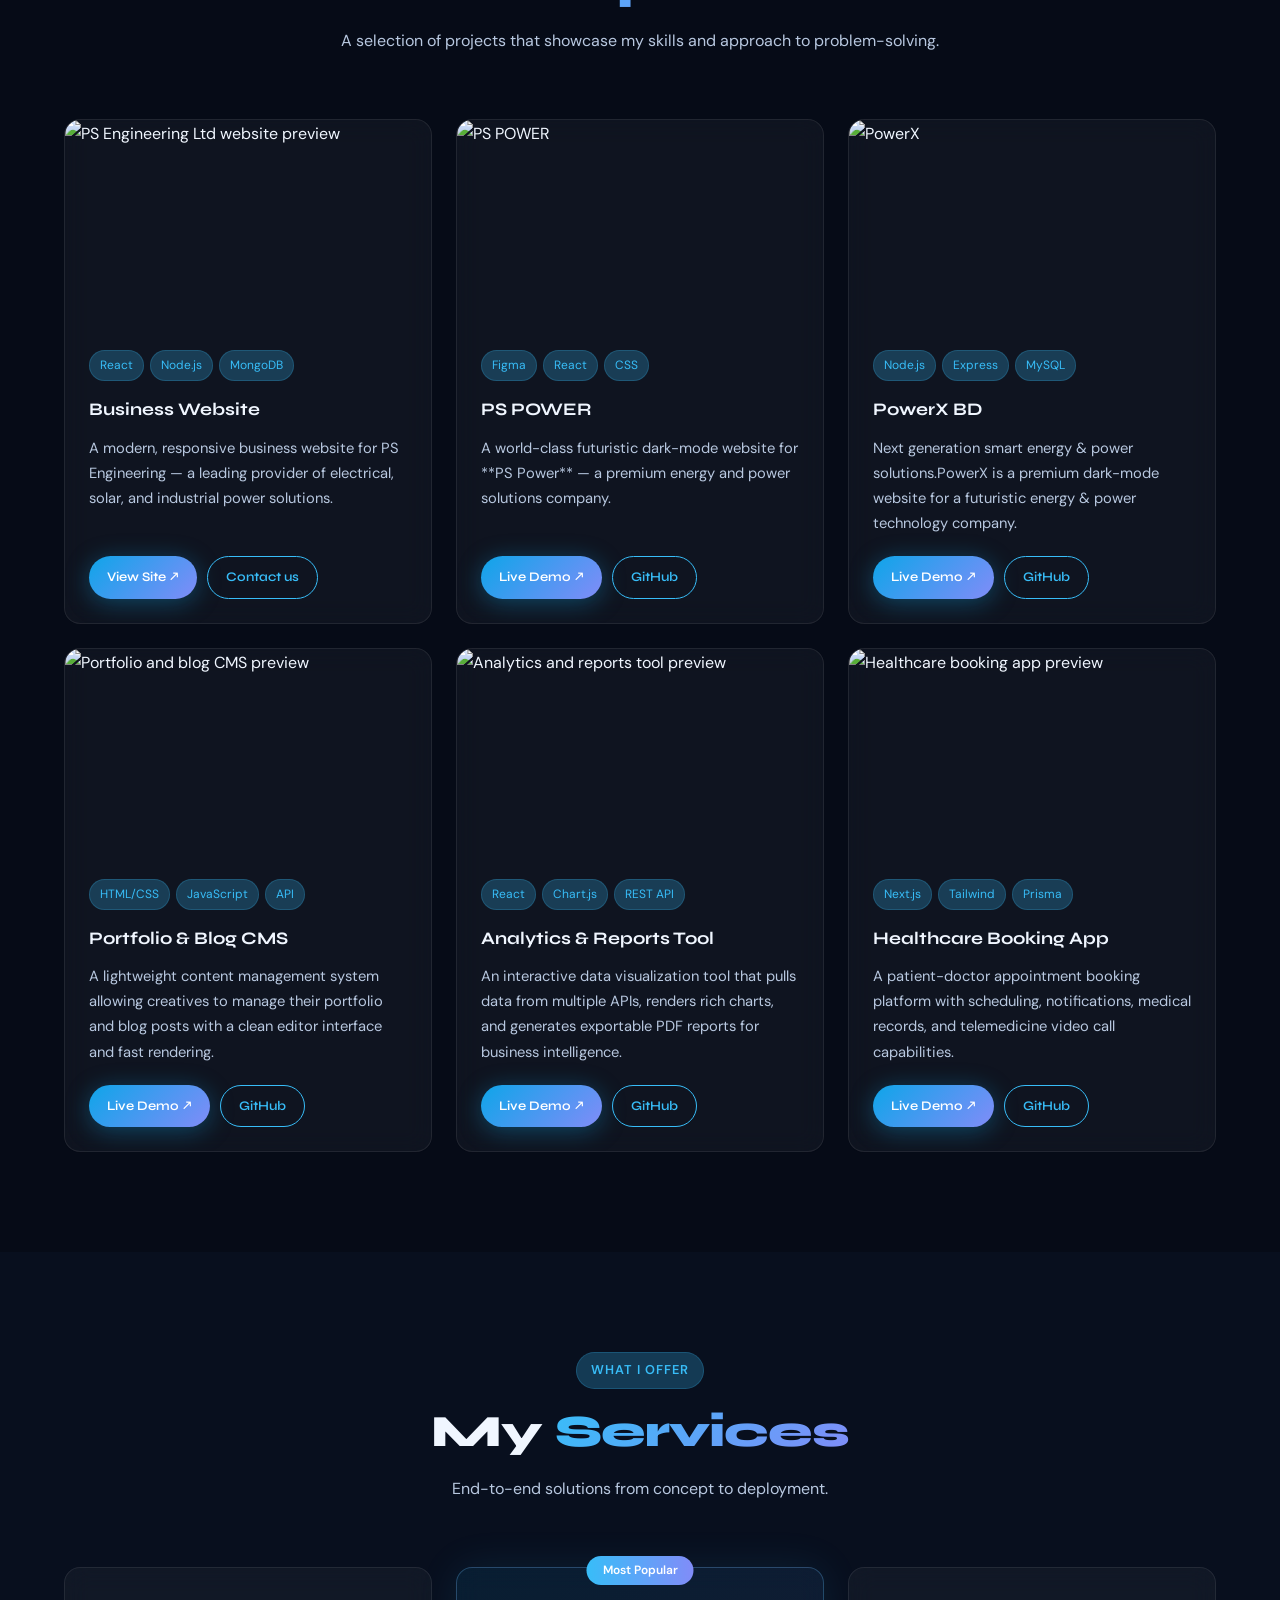
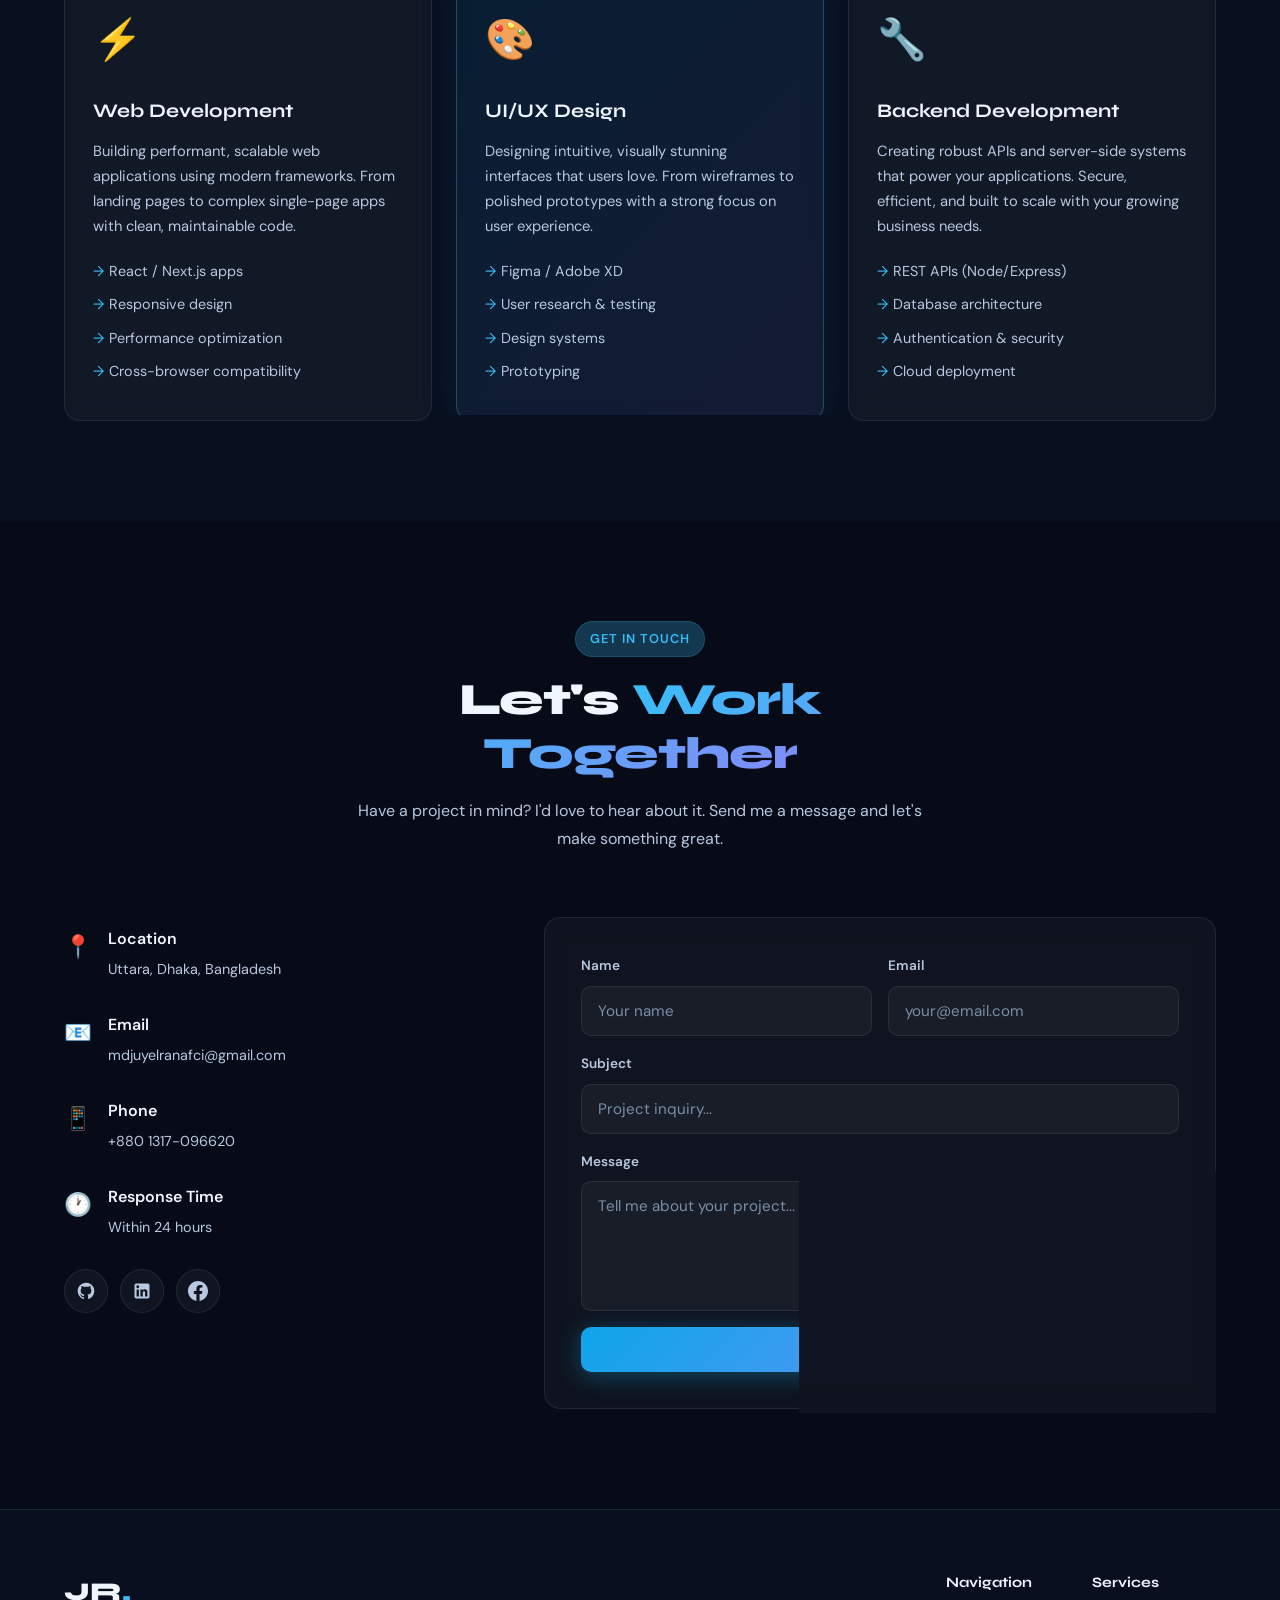
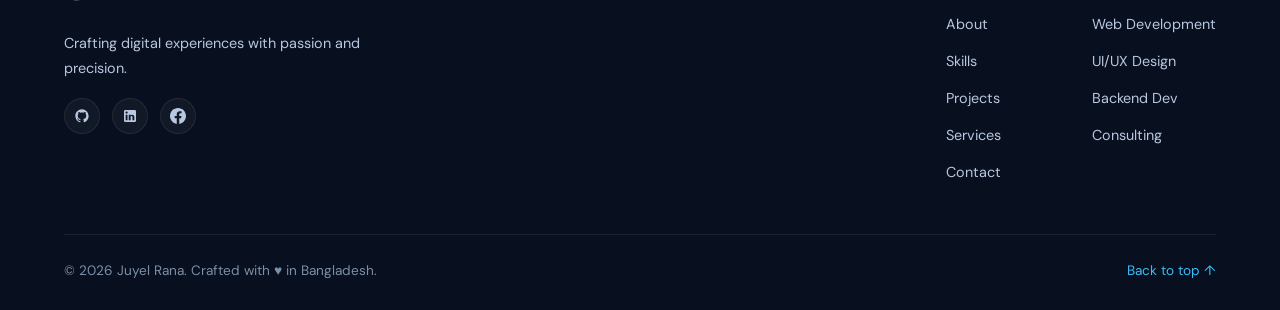
==== commit f37996f9: "Update index.html" ====
--- a/index.html
+++ b/index.html
@@ -187,21 +187,12 @@
             <span class="tech-chip">JavaScript</span>
             <span class="tech-chip">React</span>
             <span class="tech-chip">Node.js</span>
-            <span class="tech-chip">MongoDB</span>
-            <span class="tech-chip">Figma</span>
-            <span class="tech-chip">Git</span>
             <span class="tech-chip">REST API</span>
-            <span class="tech-chip">Tailwind</span>
             <span class="tech-chip">HTML5</span>
             <span class="tech-chip">CSS3</span>
             <span class="tech-chip">JavaScript</span>
             <span class="tech-chip">React</span>
             <span class="tech-chip">Node.js</span>
-            <span class="tech-chip">MongoDB</span>
-            <span class="tech-chip">Figma</span>
-            <span class="tech-chip">Git</span>
-            <span class="tech-chip">REST API</span>
-            <span class="tech-chip">Tailwind</span>
           </div>
         </div>
       </div>
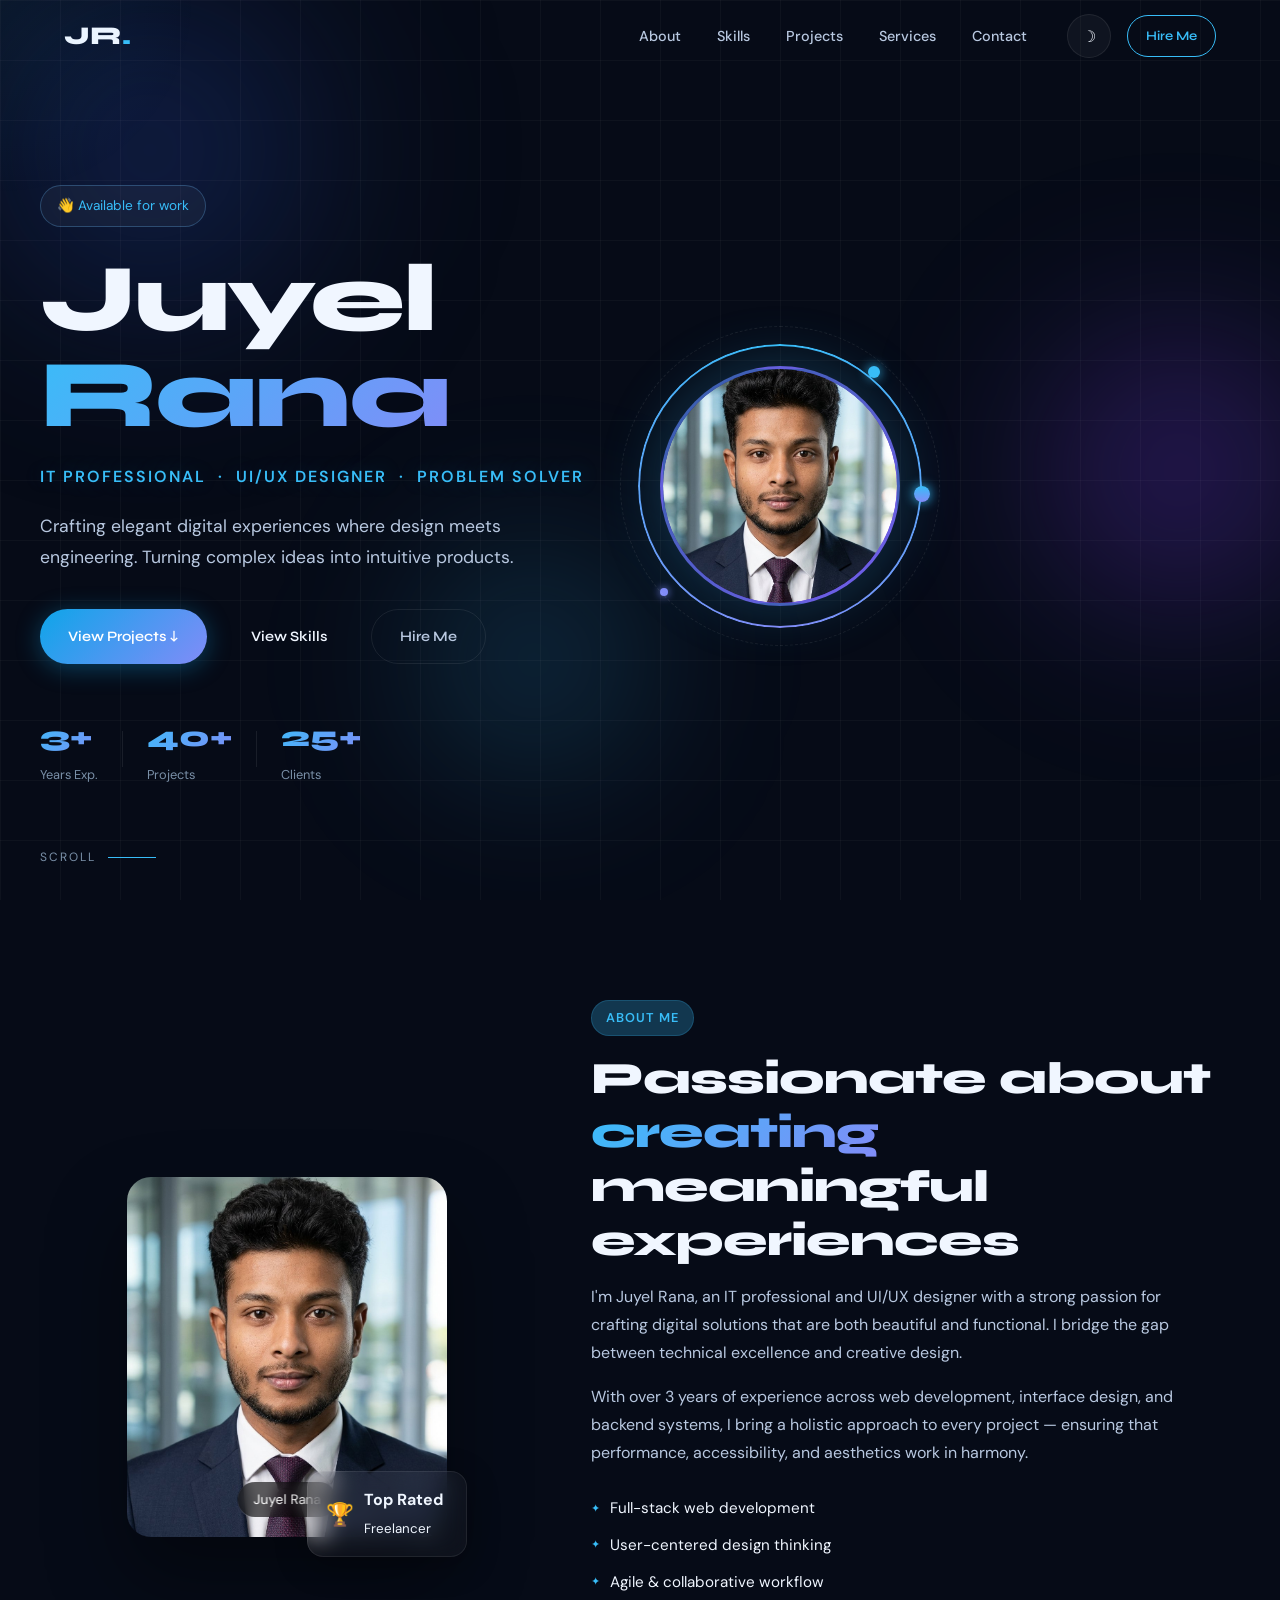
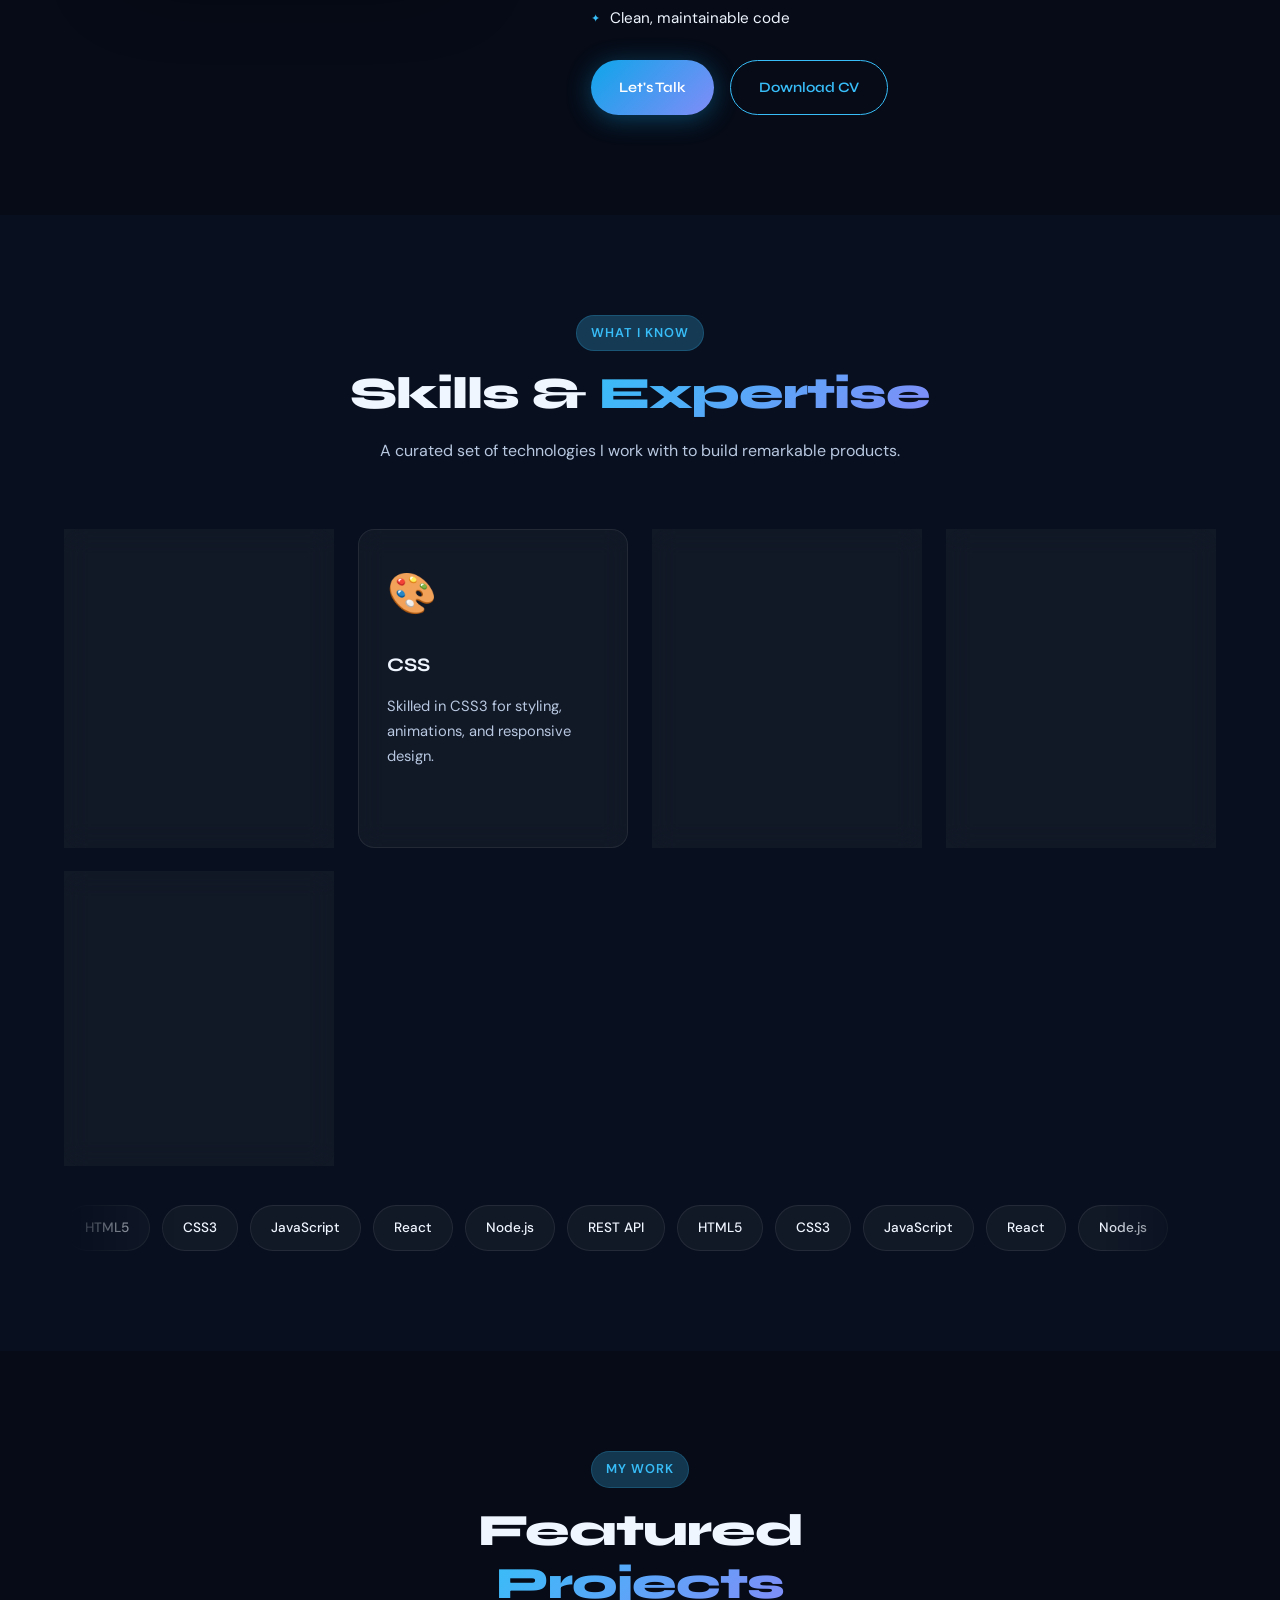
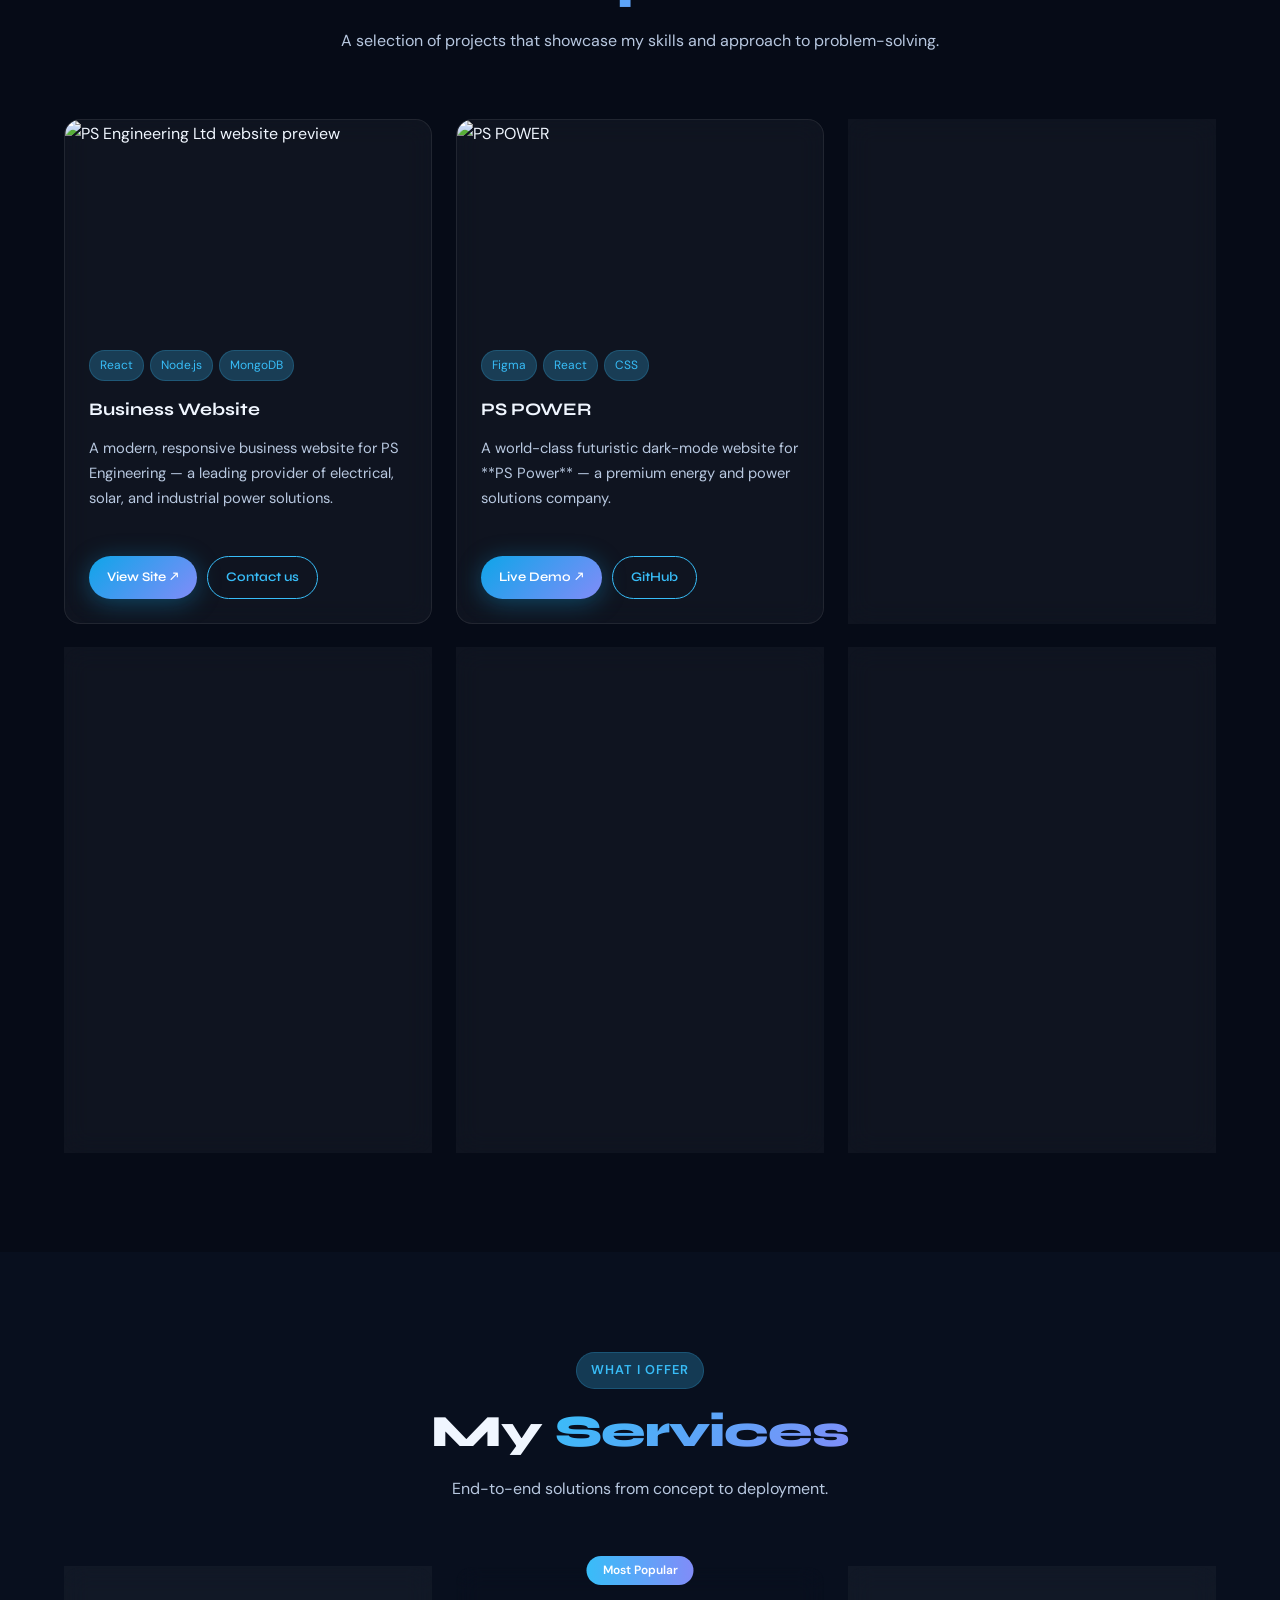
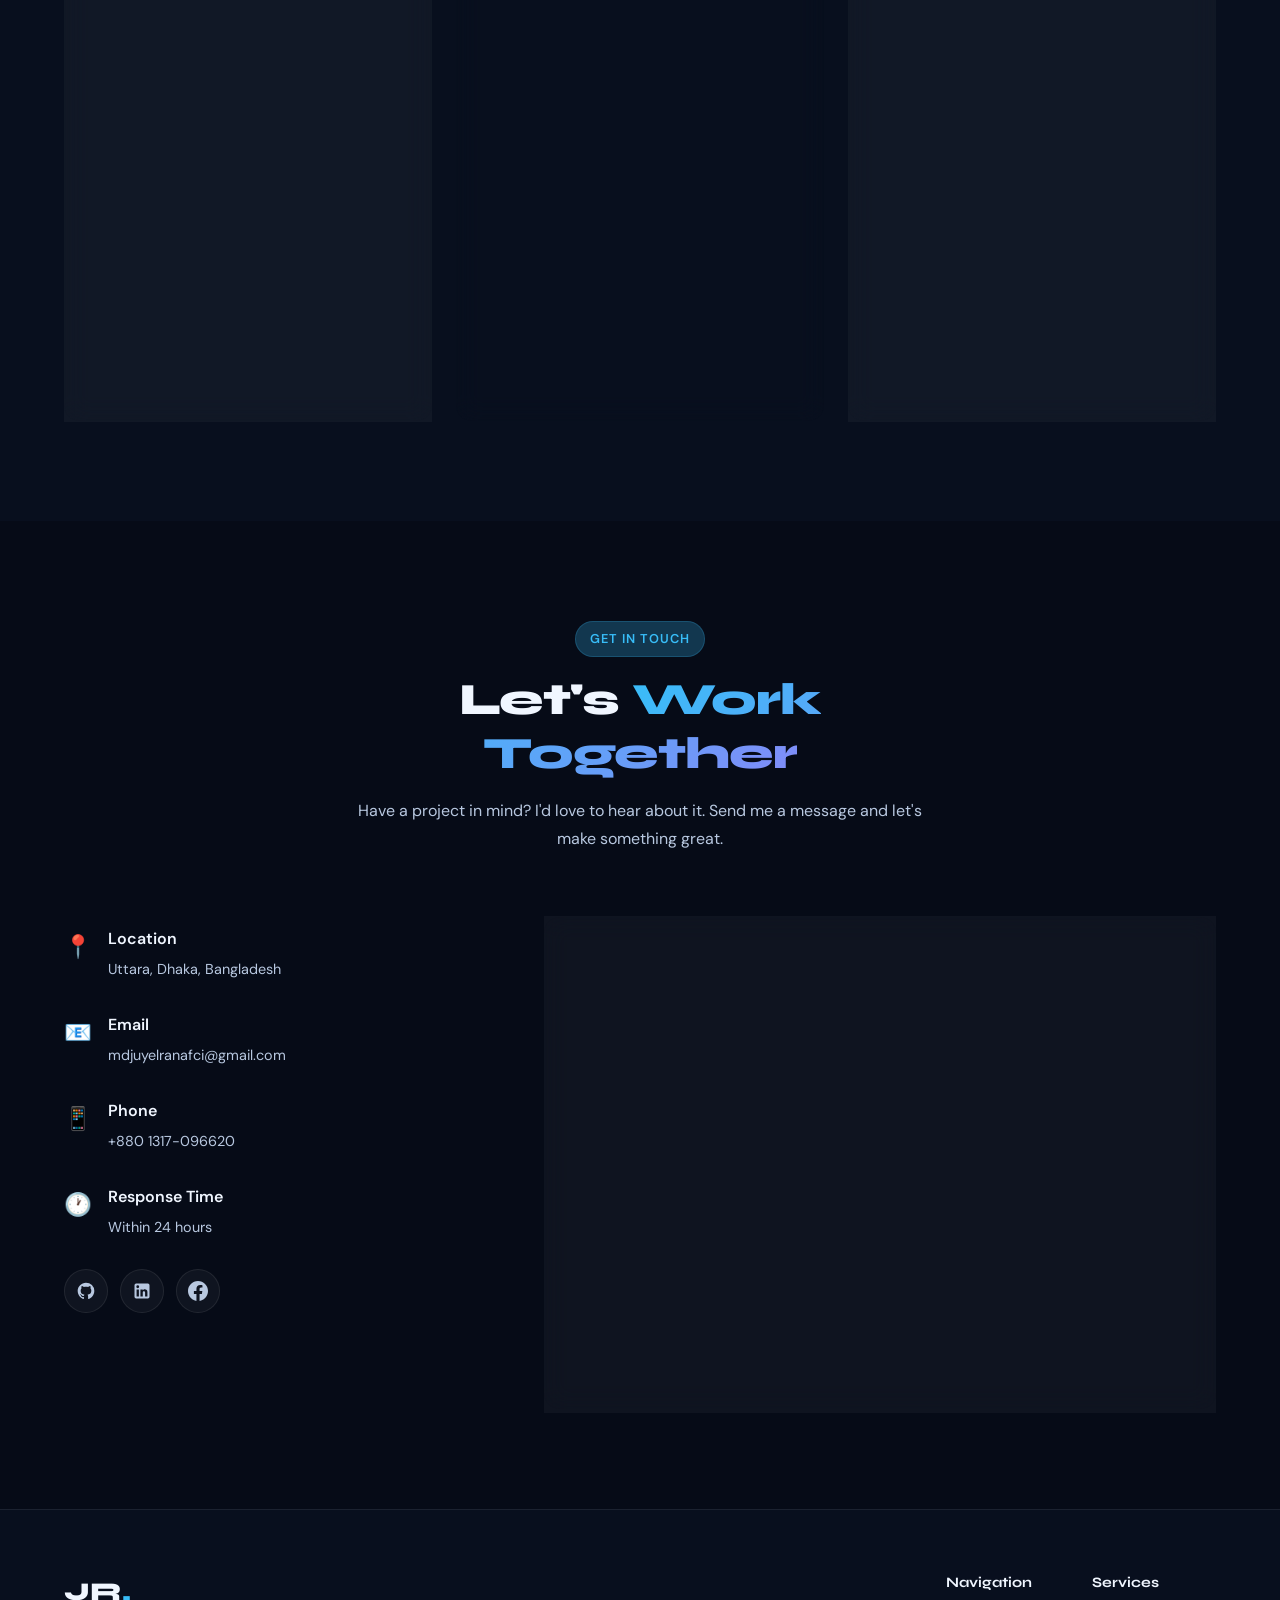
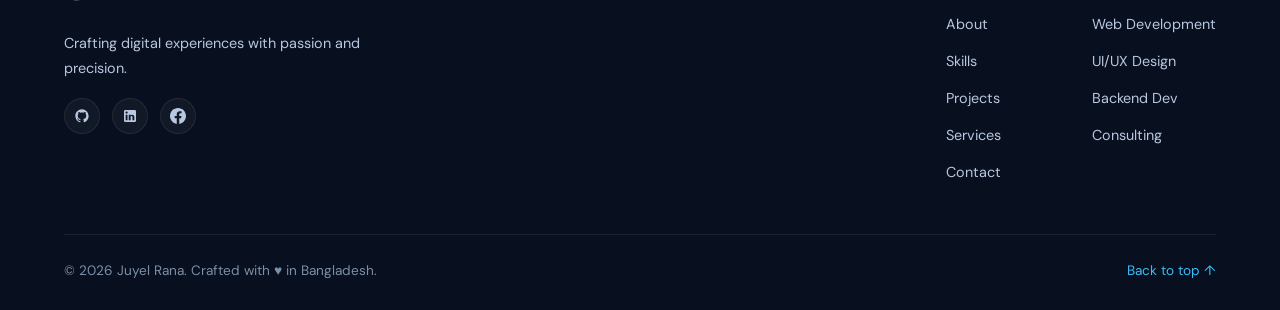
==== commit 4f0c382f: "Update index.html" ====
--- a/index.html
+++ b/index.html
@@ -268,10 +268,10 @@
             <div class="project-tags">
               <span class="tag">HTML/CSS</span><span class="tag">JavaScript</span><span class="tag">API</span>
             </div>
-            <h3 class="project-title">Portfolio & Blog CMS</h3>
-            <p class="project-desc">A lightweight content management system allowing creatives to manage their portfolio and blog posts with a clean editor interface and fast rendering.</p>
-            <div class="project-links">
-              <a href="#" class="btn btn-primary btn-sm">Live Demo ↗</a>
+            <h3 class="project-title">Engineering Corporate Site</h3>
+            <p class="project-desc">Powering The Future With Engineering Excellence</p>
+            <div class="project-links">
+              <a href="https://pspower2024.github.io/powerx/" class="btn btn-primary btn-sm">Live Demo ↗</a>
               <a href="#" class="btn btn-outline btn-sm">GitHub</a>
             </div>
           </div>
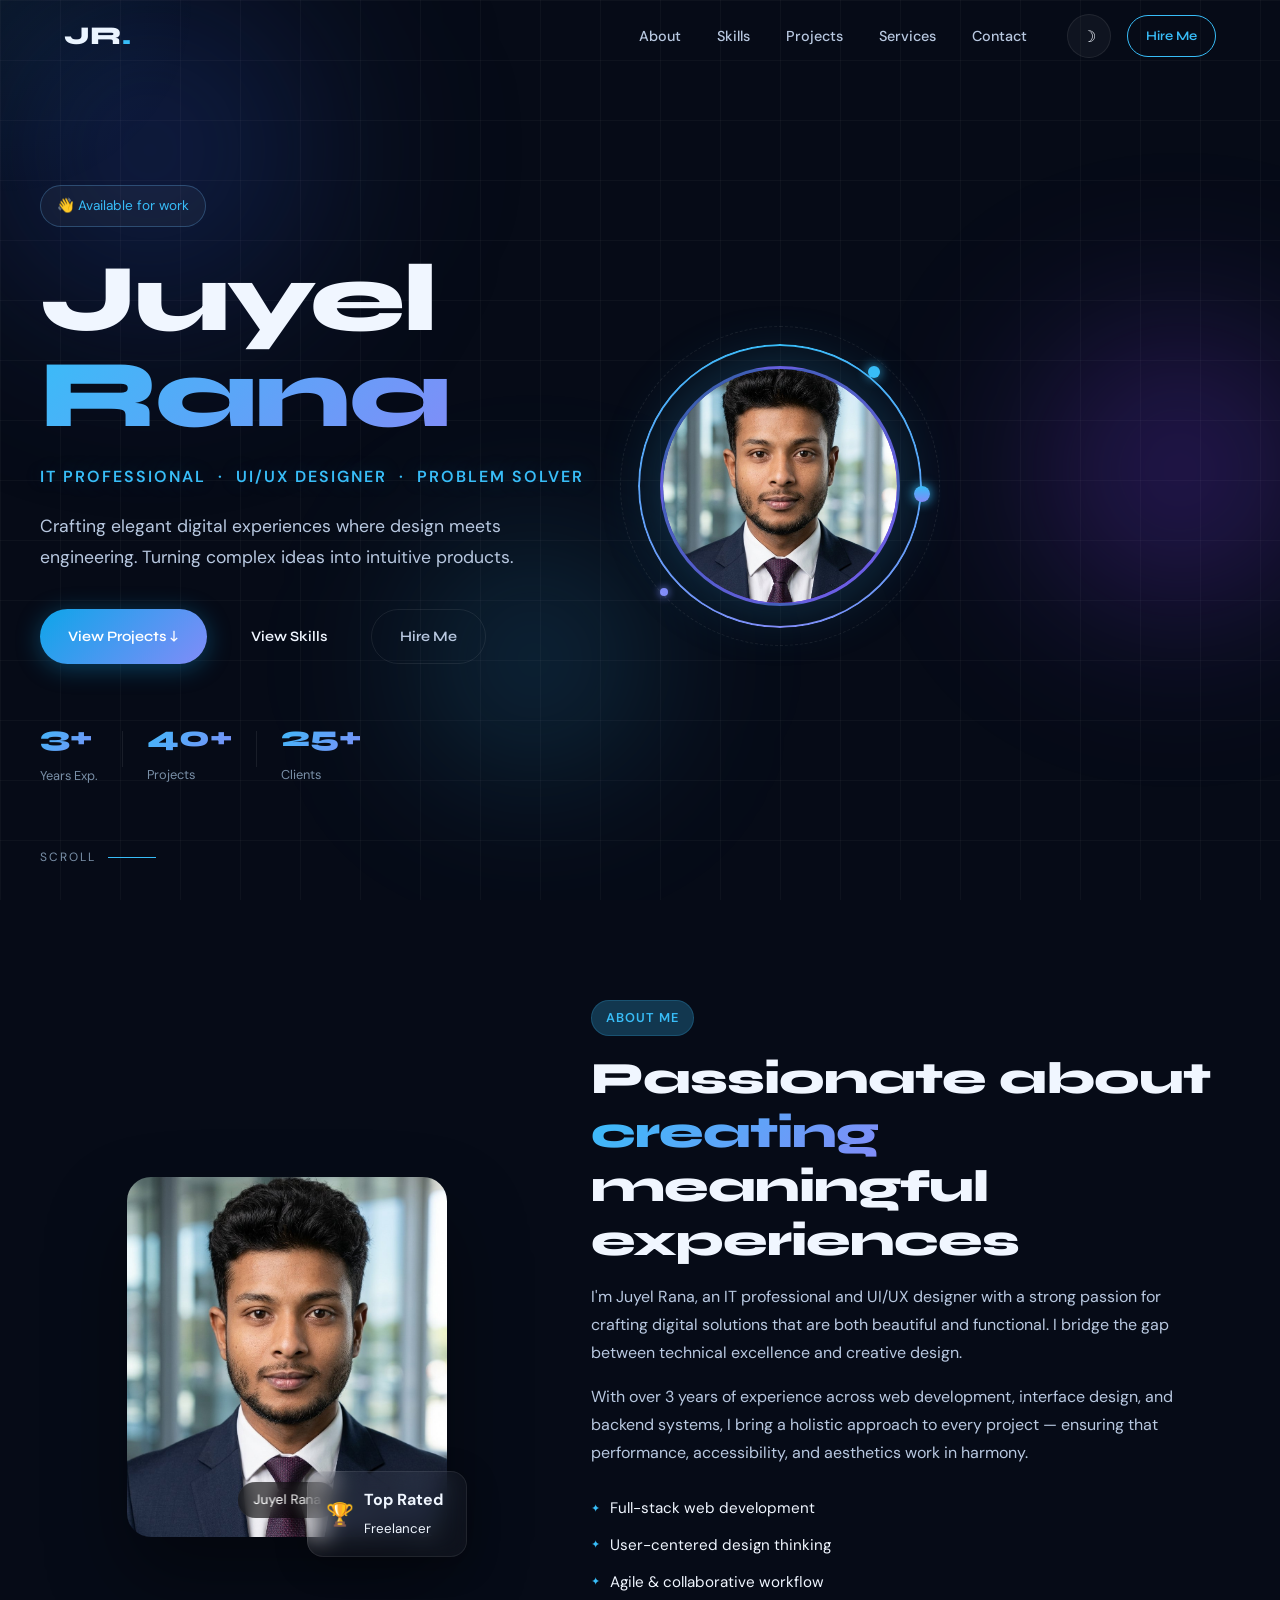
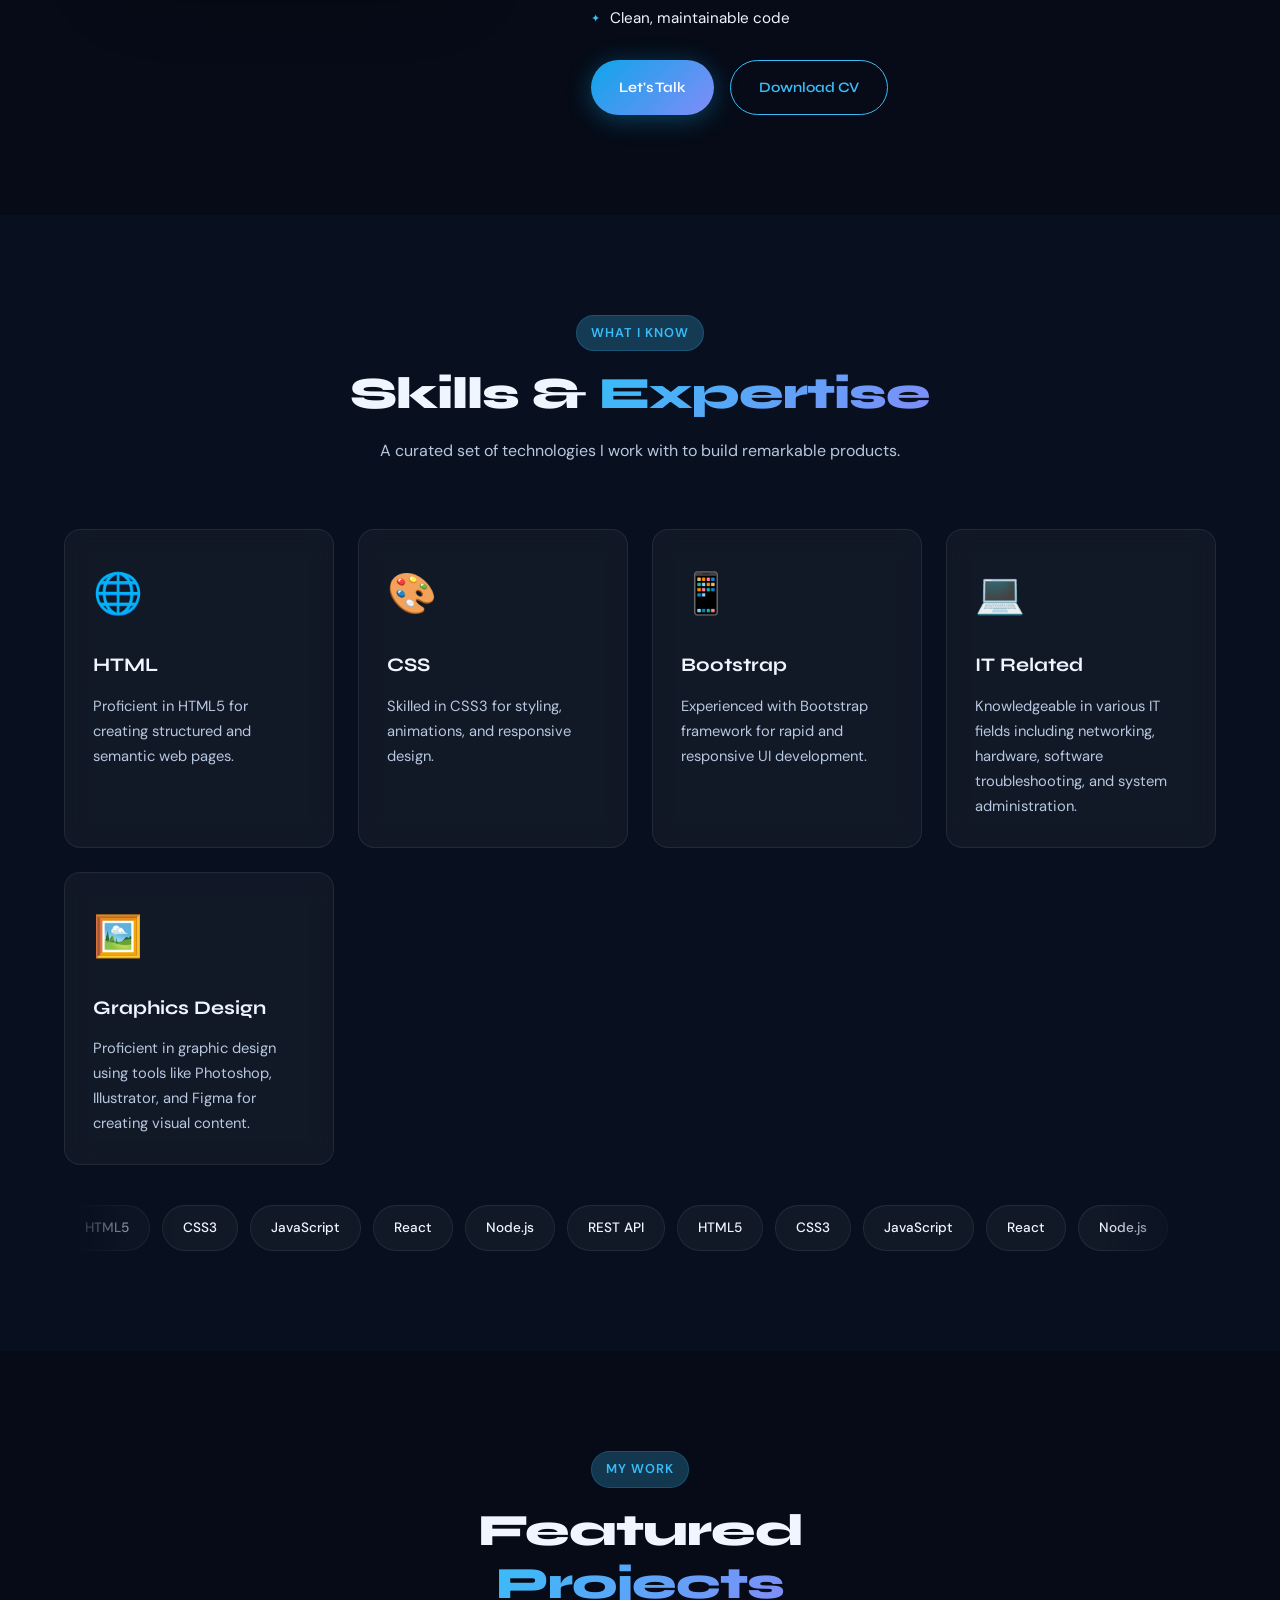
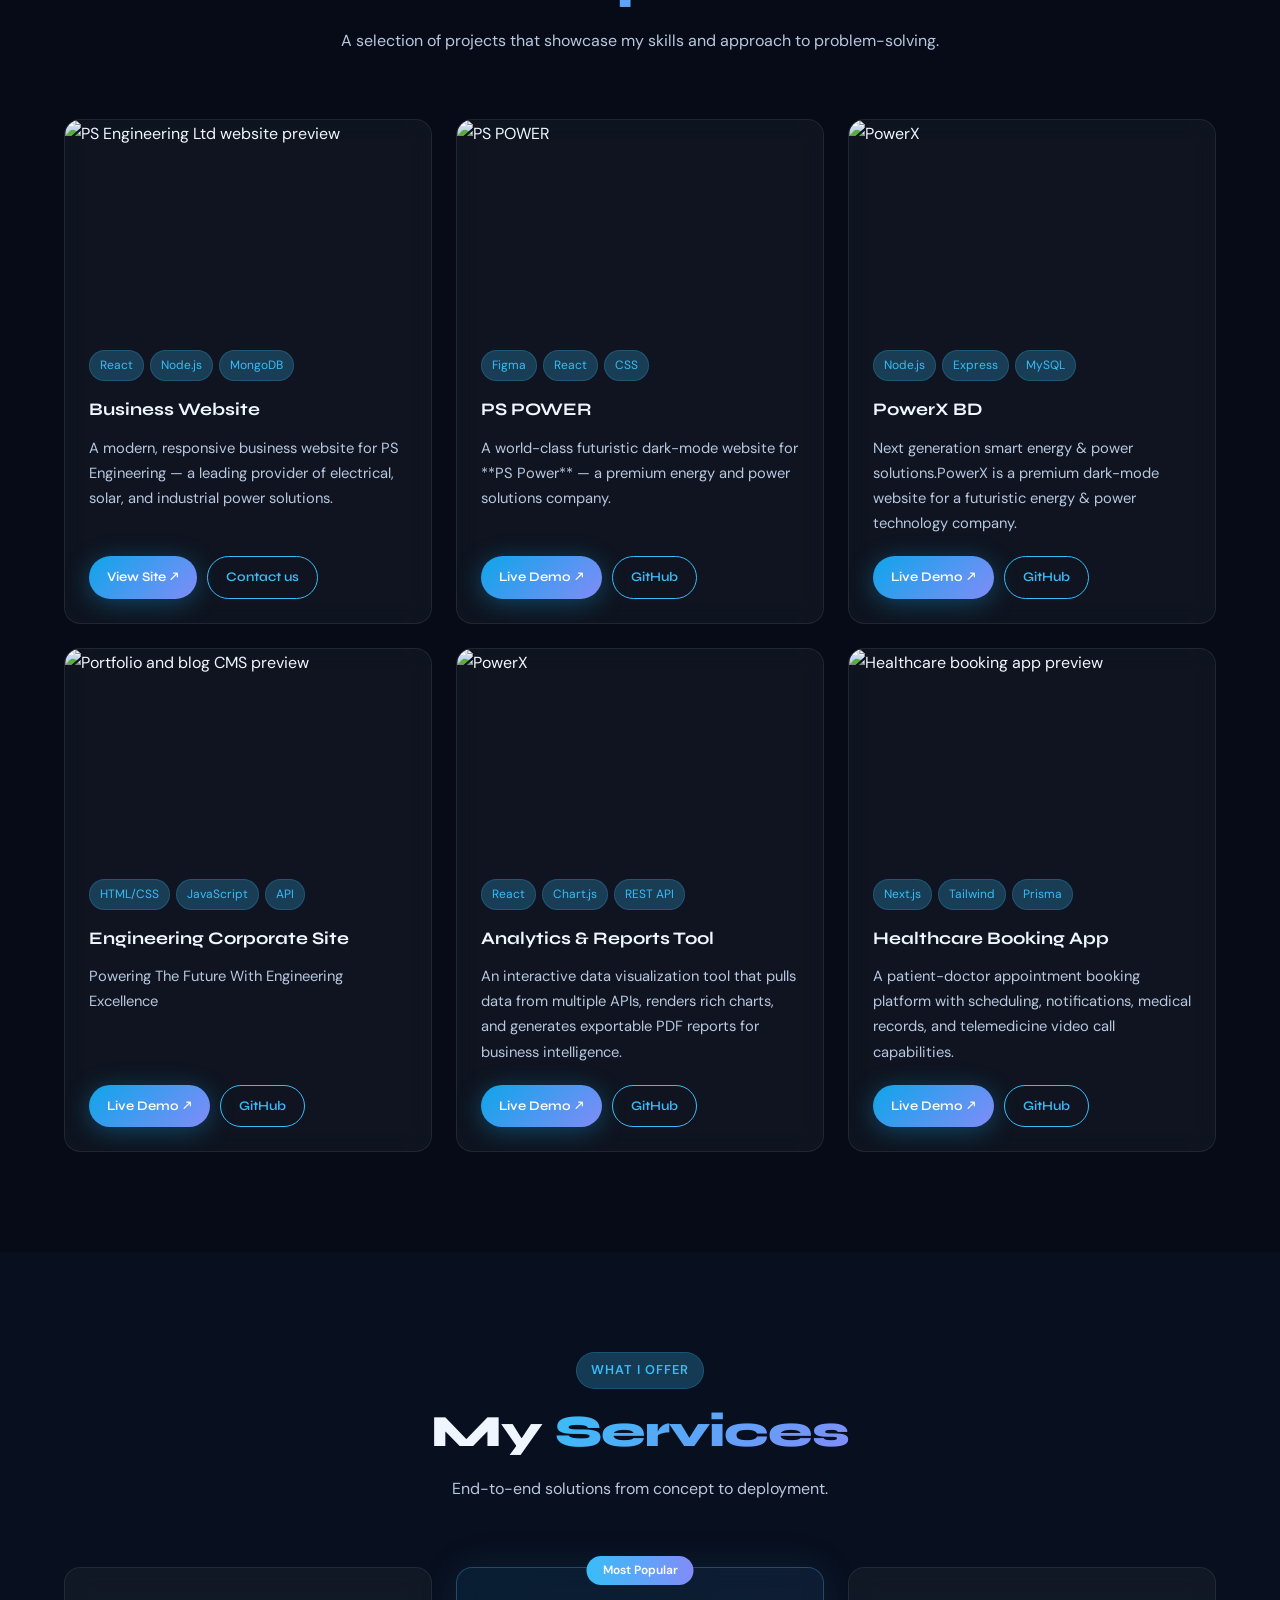
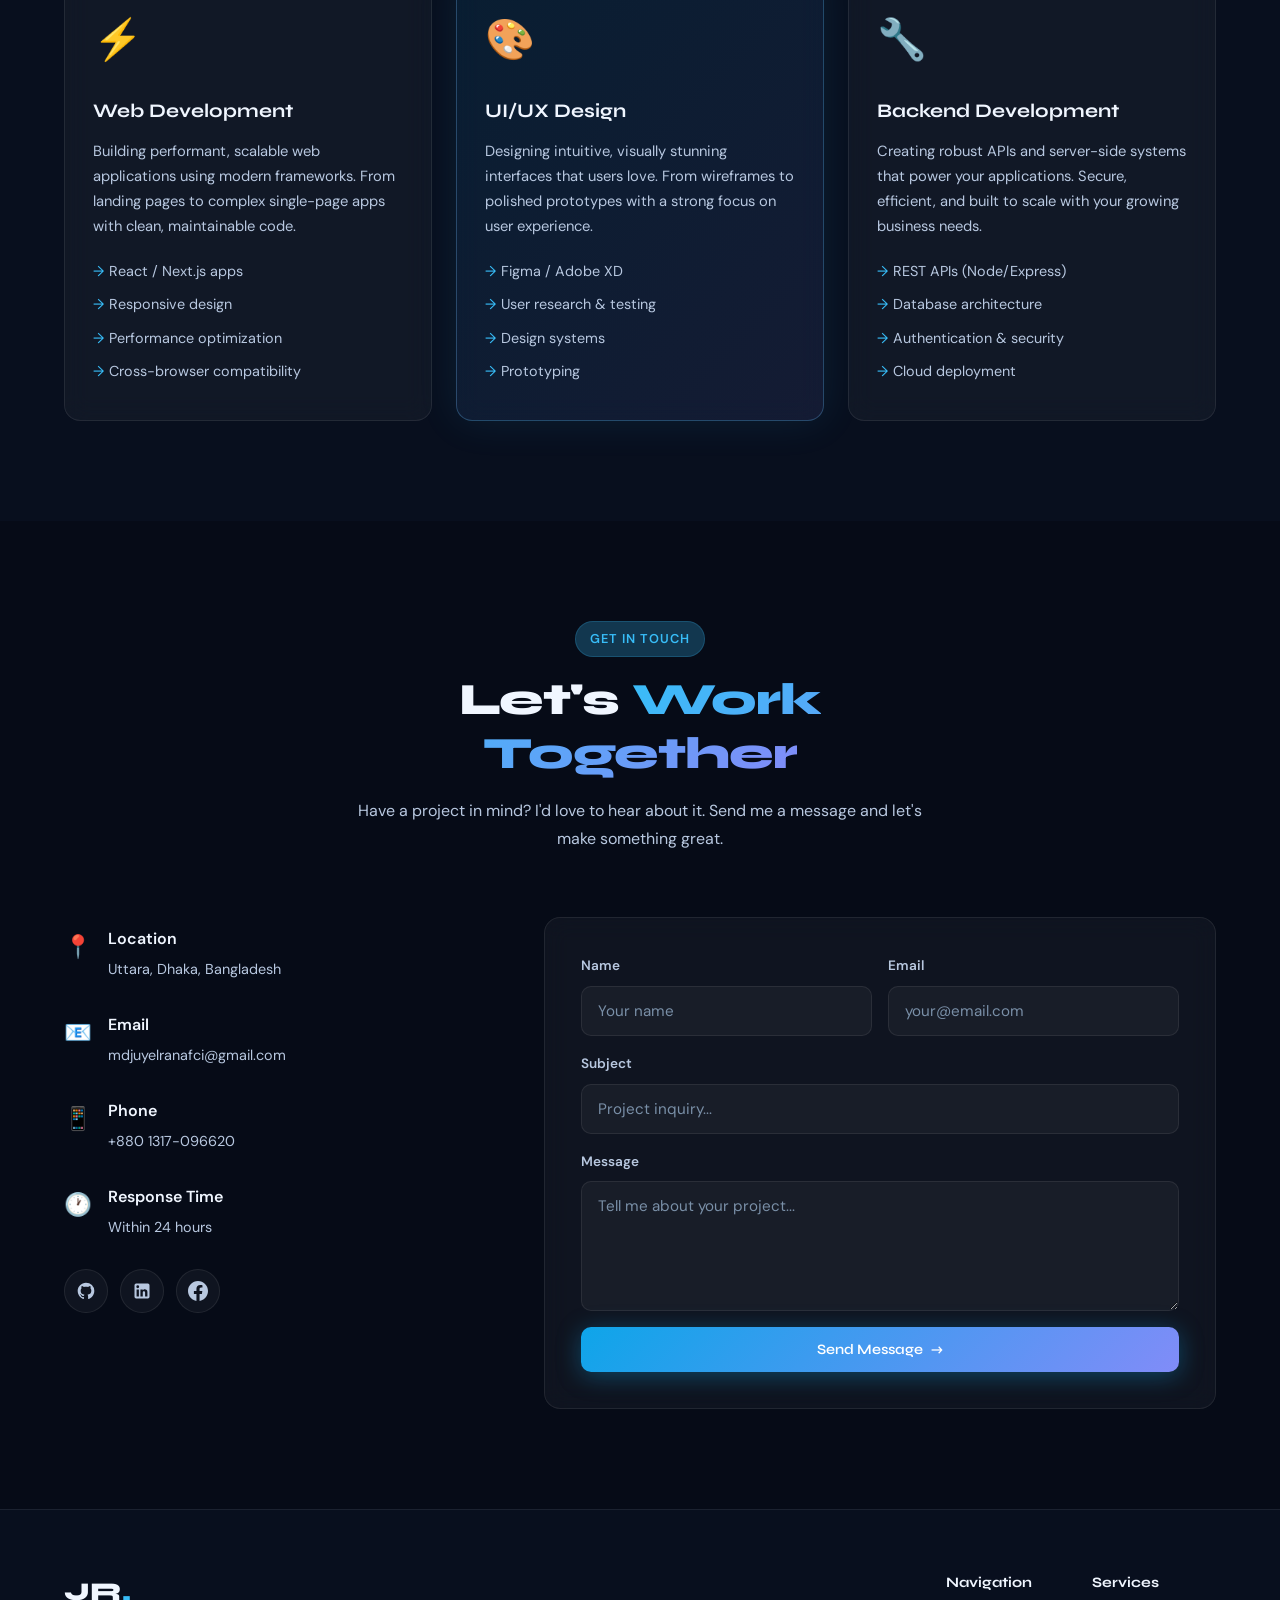
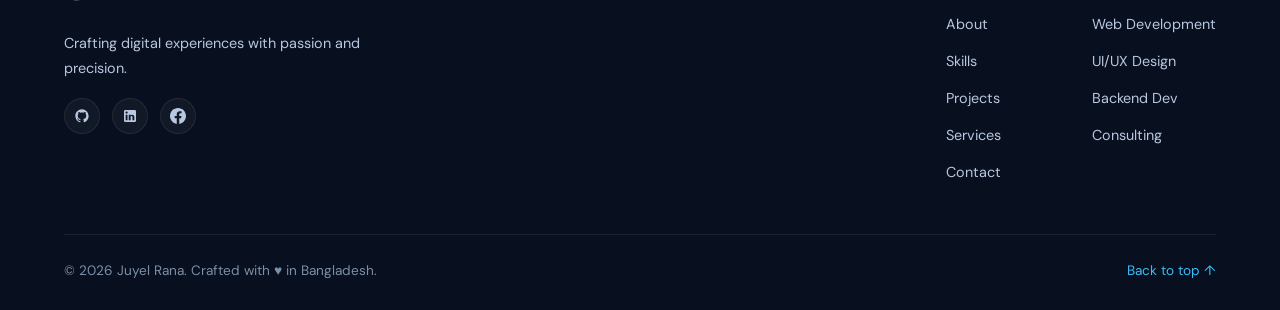
==== commit cadf995a: "Update index.html" ====
--- a/index.html
+++ b/index.html
@@ -279,7 +279,7 @@
 
         <div class="project-card glass reveal delay-2">
           <div class="project-img">
-            <img src="https://placehold.co/640x360/ec4899/ffffff?text=Analytics+Tool" alt="Analytics and reports tool preview" />
+           <img src="https://raw.githubusercontent.com/pspower2024/juyel/main/dfgdsfdsf.PNG" alt="PowerX"/>
           </div>
           <div class="project-body">
             <div class="project-tags">
